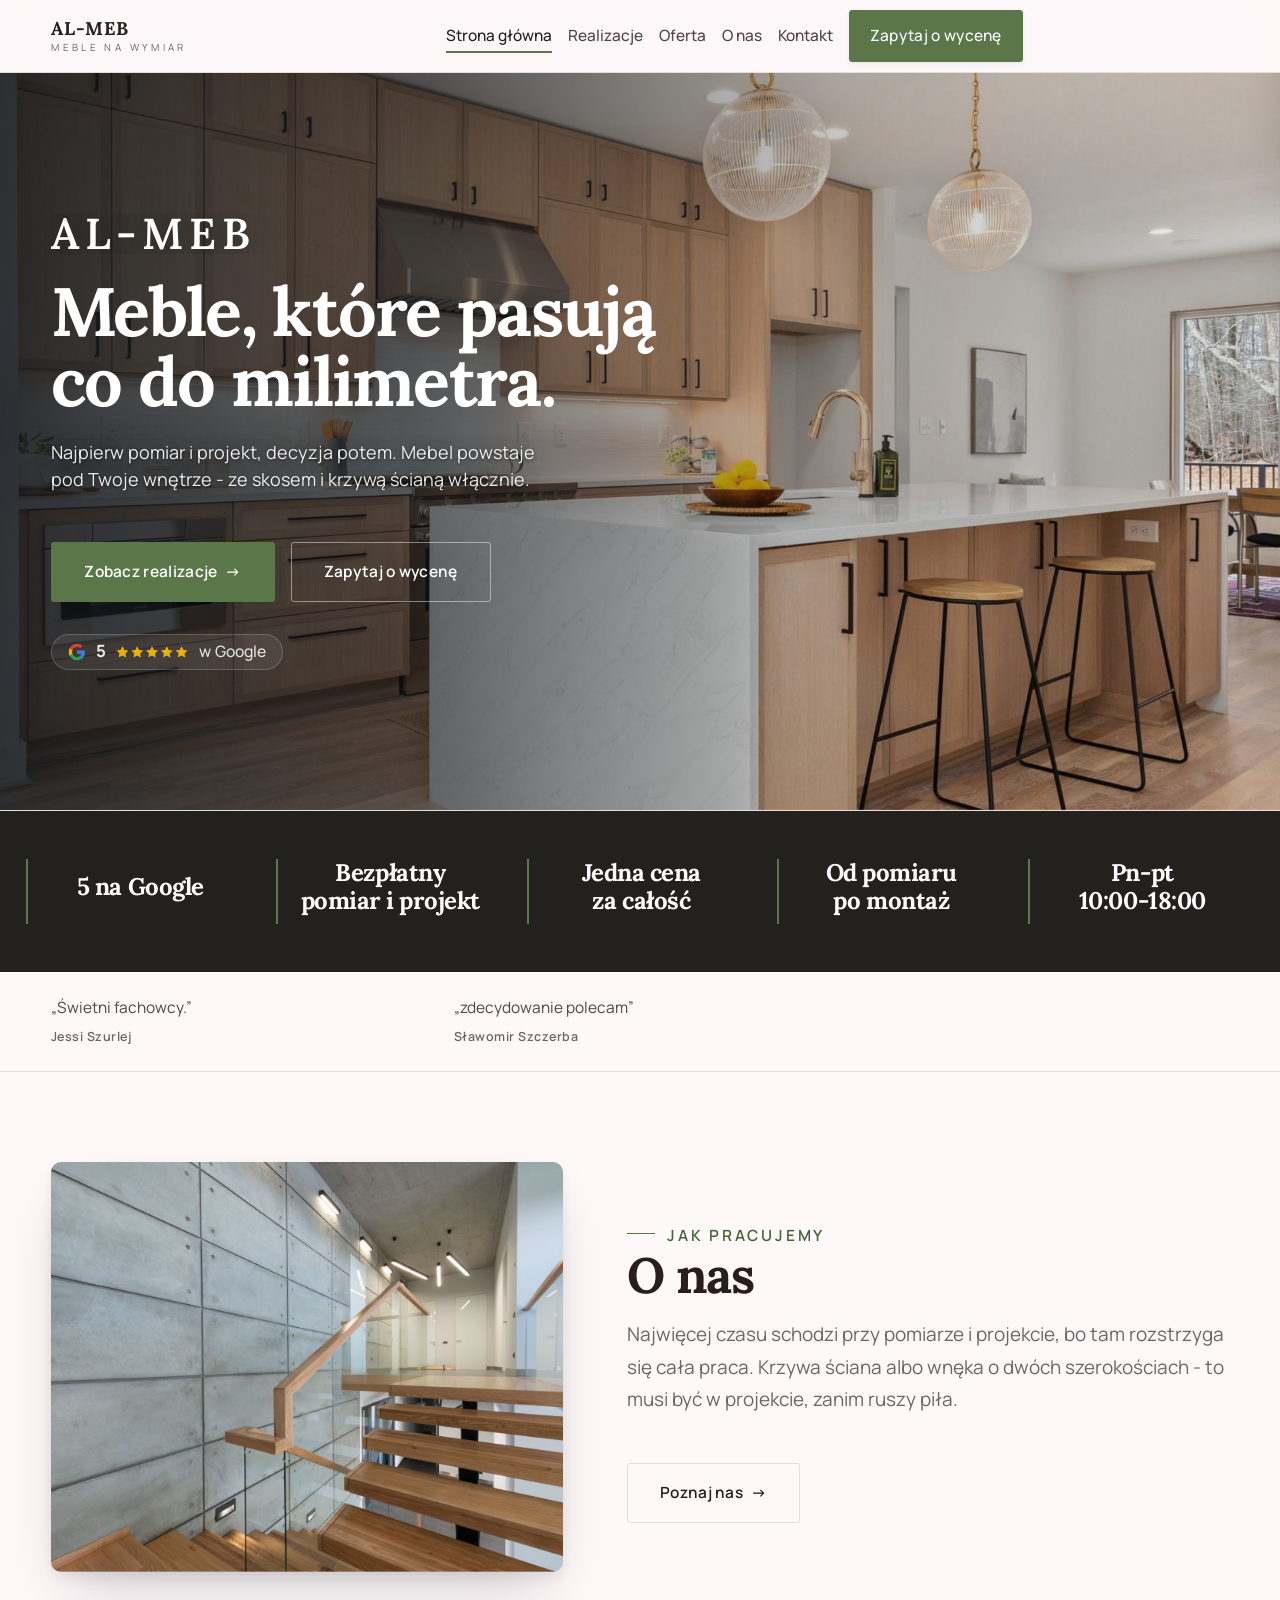
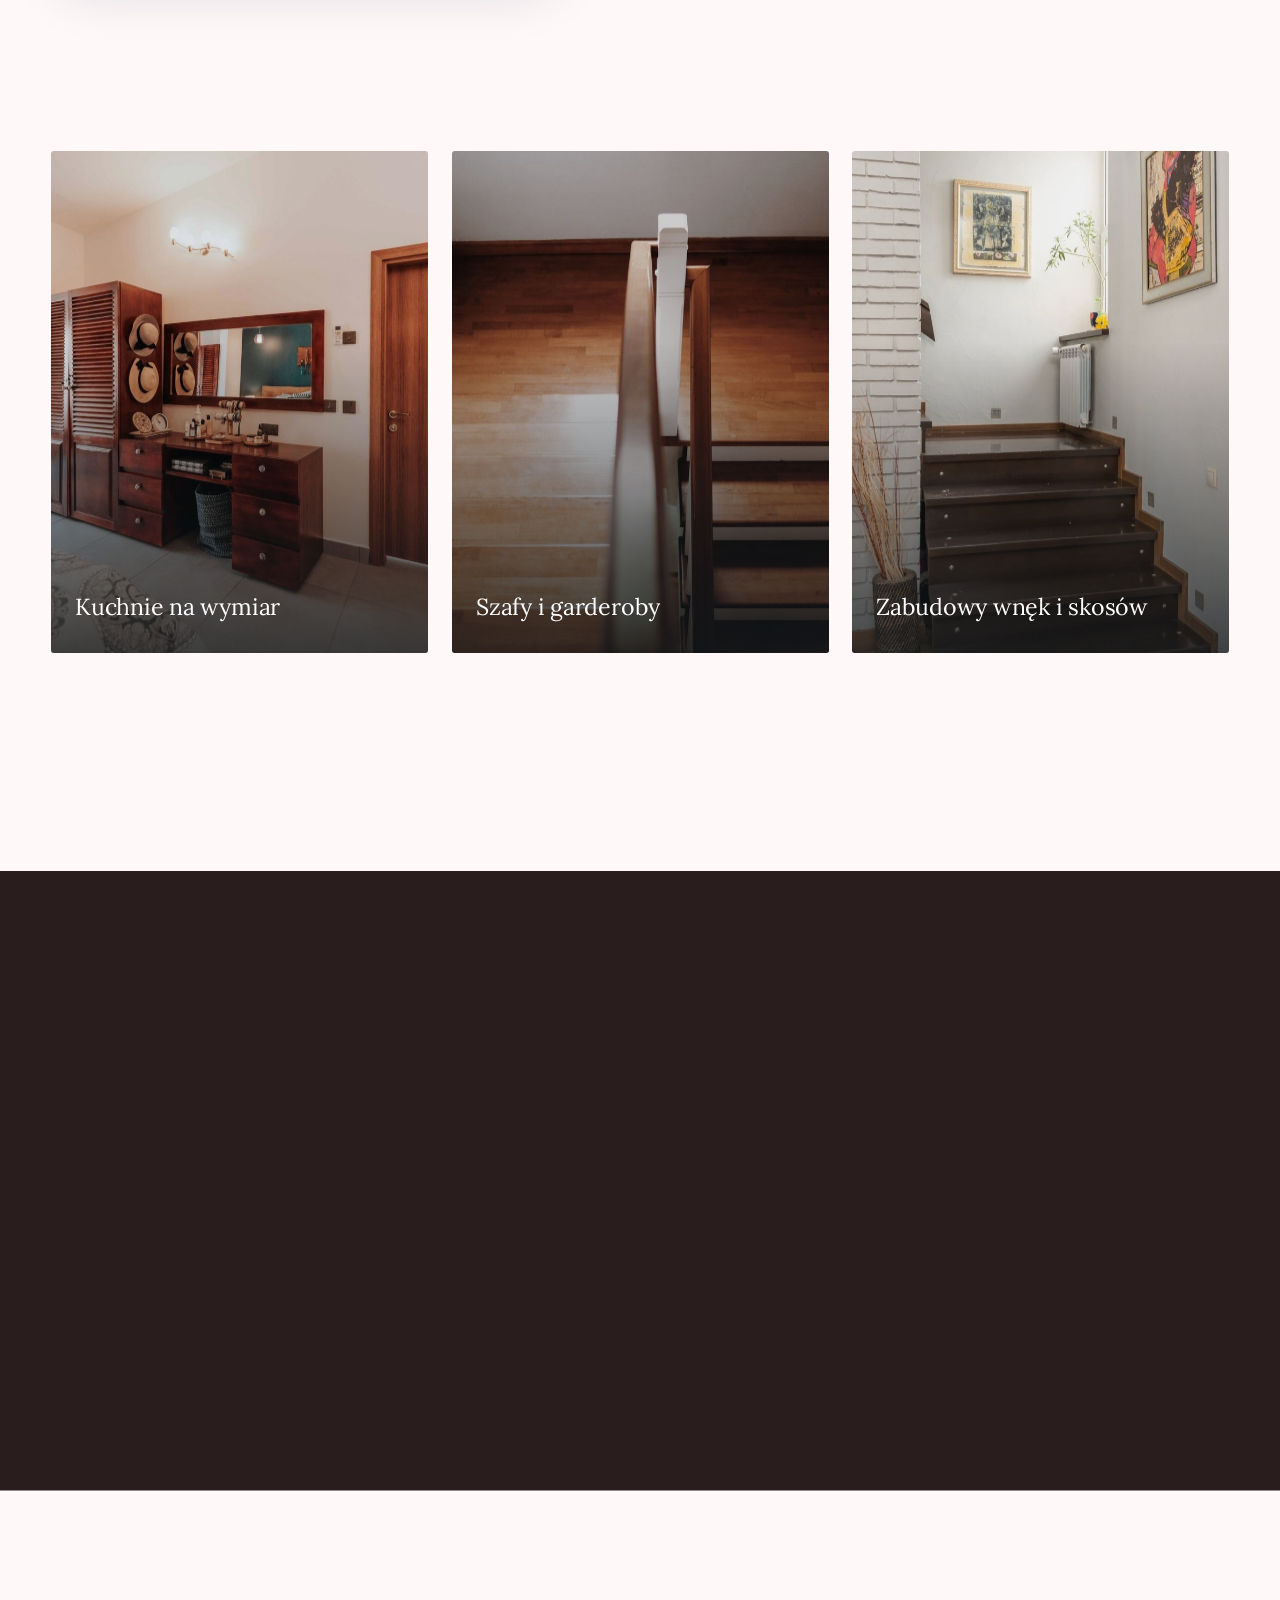
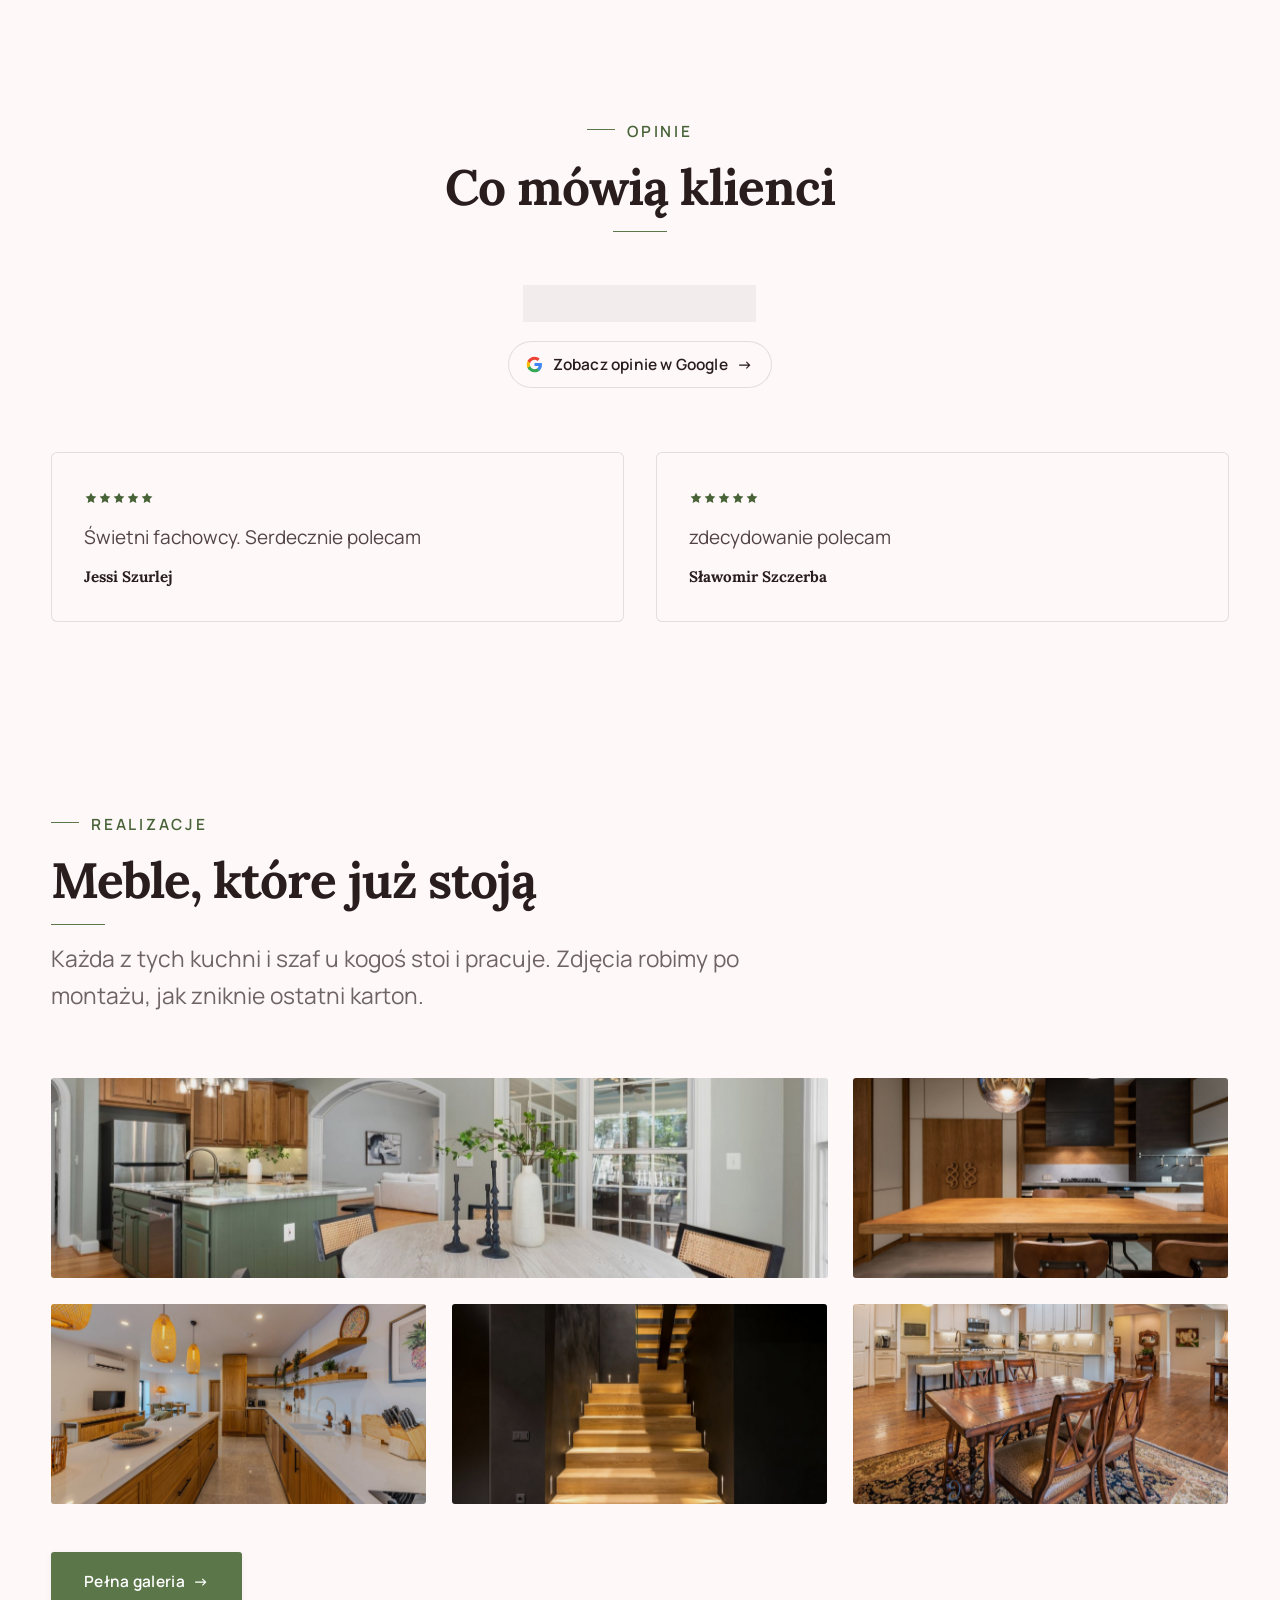
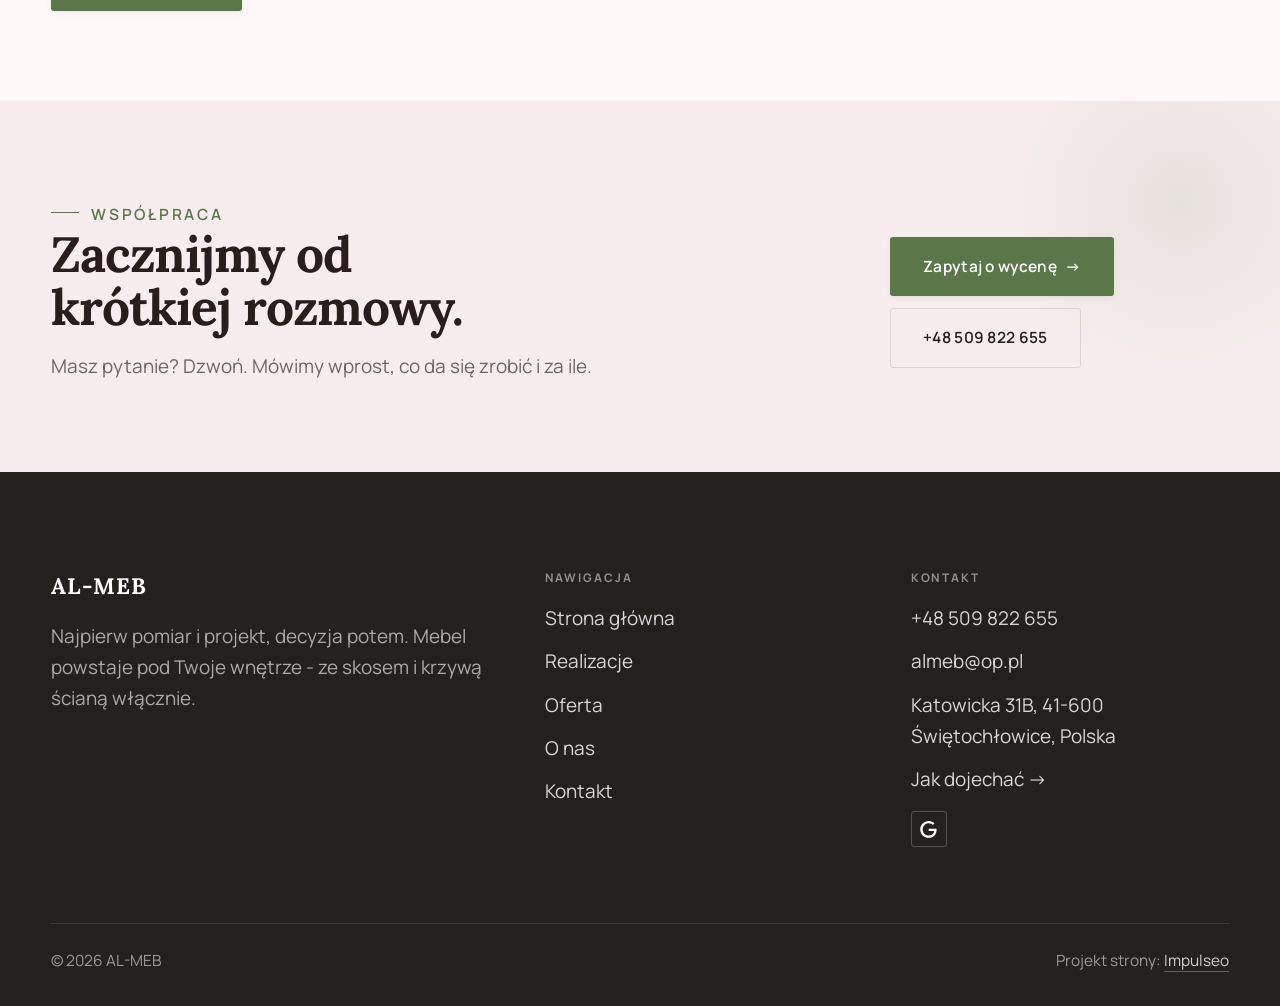
==== index.html @ 1ba50274 "Strona demo: al-meb" ====
<!DOCTYPE html>
<html lang="pl">
<head>
<meta charset="UTF-8">
<meta name="viewport" content="width=device-width, initial-scale=1.0">
<title>AL-MEB - meble na wymiar, kuchnie i szafy</title>
<meta name="description" content="Meble na wymiar w Świętochłowicach: kuchnie, szafy i zabudowy pod Twoje wnętrze. Pomiar i projekt, jedna cena, montaż na miejscu. Zadzwoń: +48 509 822 655.">
<link rel="canonical" href="https://impulseo-pl.github.io/al-meb/">
<meta name="robots" content="noindex, nofollow">
<meta property="og:type" content="website">
<meta property="og:locale" content="pl_PL">
<meta property="og:site_name" content="AL-MEB">
<meta property="og:title" content="AL-MEB - meble na wymiar, kuchnie i szafy">
<meta property="og:description" content="Meble na wymiar w Świętochłowicach: kuchnie, szafy i zabudowy pod Twoje wnętrze. Pomiar i projekt, jedna cena, montaż na miejscu. Zadzwoń: +48 509 822 655.">
<meta property="og:url" content="https://impulseo-pl.github.io/al-meb/">
<meta property="og:image" content="https://impulseo-pl.github.io/al-meb/img/og.jpg">
<meta property="og:image:width" content="1200">
<meta property="og:image:height" content="630">
<meta name="twitter:card" content="summary_large_image">
<script type="application/ld+json">{"@context": "https://schema.org", "@type": "HomeAndConstructionBusiness", "name": "AL-MEB", "url": "https://impulseo-pl.github.io/al-meb/", "telephone": "+48509822655", "image": "https://impulseo-pl.github.io/al-meb/img/og.jpg", "areaServed": "Świętochłowice", "sameAs": ["https://maps.google.com/?cid=12328491832283403657&g_mp=CiVnb29nbGUubWFwcy5wbGFjZXMudjEuUGxhY2VzLkdldFBsYWNlEAIYBCAA"]}</script>
<link rel="preconnect" href="https://fonts.googleapis.com">
<link rel="preconnect" href="https://fonts.gstatic.com" crossorigin>
<link href="https://fonts.googleapis.com/css2?family=Lora:wght@500;600;700&family=Manrope:wght@400;500;600&display=swap" rel="stylesheet">
<link rel="stylesheet" href="assets/styles.css?v=cf8c71d1">
</head>
<body>

<header class="nav">
  <div class="wrap nav-inner">
    <a class="brand" href="index.html"><span class="name">AL-MEB</span><span class="sub">Meble na wymiar</span></a>
    <nav class="nav-links">
      <a href="index.html" class="active" aria-current="page">Strona główna</a>
      <a href="realizacje.html">Realizacje</a>
      <a href="oferta.html">Oferta</a>
      <a href="o-nas.html">O nas</a>
      <a href="kontakt.html">Kontakt</a>
      <a href="kontakt.html" class="btn btn-accent">Zapytaj o wycenę</a>
    </nav>
    <button class="nav-toggle" aria-label="Menu"><span></span><span></span><span></span></button>
  </div>
</header>

<main>
<section class="hero-cine">
  <img src="img/hero.jpg" fetchpriority="high" data-rotate="img/g14.jpg|img/g13.jpg" alt="AL-MEB - Meble, które pasują co do milimetra. " width="1880" height="1253">
  <div class="wrap">
    <div class="hero-copy">
      <div class="brandmark bm-l"><span class="bm-line"><span>AL-MEB</span></span></div>
      <h1>Meble, które pasują co do milimetra. </h1>
      <p class="lead">Najpierw pomiar i projekt, decyzja potem. Mebel powstaje pod Twoje wnętrze - ze skosem i krzywą ścianą włącznie.</p>
      <div class="hero-actions">
        <a href="realizacje.html" class="btn btn-accent">Zobacz realizacje <span class="arr">→</span></a>
        <a href="kontakt.html" class="btn btn-ghost btn-on-dark">Zapytaj o wycenę</a>
      </div>
      <div style="margin-top:var(--space-6);color:#fff;font-weight:600;letter-spacing:.02em;opacity:.92"><span class="g-badge"><svg class="gb-ico" viewBox="0 0 24 24" width="18" height="18" aria-hidden="true"><path fill="#4285F4" d="M22.56 12.25c0-.78-.07-1.53-.2-2.25H12v4.26h5.92c-.26 1.37-1.04 2.53-2.21 3.31v2.77h3.57c2.08-1.92 3.28-4.74 3.28-8.09z"/><path fill="#34A853" d="M12 23c2.97 0 5.46-.98 7.28-2.66l-3.57-2.77c-.98.66-2.23 1.06-3.71 1.06-2.86 0-5.29-1.93-6.16-4.53H2.18v2.84C3.99 20.53 7.7 23 12 23z"/><path fill="#FBBC05" d="M5.84 14.09c-.22-.66-.35-1.36-.35-2.09s.13-1.43.35-2.09V7.07H2.18C1.43 8.55 1 10.22 1 12s.43 3.45 1.18 4.93l2.85-2.22.81-.62z"/><path fill="#EA4335" d="M12 5.38c1.62 0 3.06.56 4.21 1.64l3.15-3.15C17.45 2.09 14.97 1 12 1 7.7 1 3.99 3.47 2.18 7.07l3.66 2.84c.87-2.6 3.3-4.53 6.16-4.53z"/></svg><b class="gb-ocena">5</b><svg class="gb-stars" viewBox="0 0 90 18" width="74" height="14.8" aria-hidden="true"><g fill="currentColor" opacity=".26"><path transform="translate(0,0)" d="M9 1.6l2.2 4.46 4.92.72-3.56 3.47.84 4.9L9 12.74l-4.4 2.31.84-4.9L1.88 6.68l4.92-.72L9 1.6Z"/><path transform="translate(18,0)" d="M9 1.6l2.2 4.46 4.92.72-3.56 3.47.84 4.9L9 12.74l-4.4 2.31.84-4.9L1.88 6.68l4.92-.72L9 1.6Z"/><path transform="translate(36,0)" d="M9 1.6l2.2 4.46 4.92.72-3.56 3.47.84 4.9L9 12.74l-4.4 2.31.84-4.9L1.88 6.68l4.92-.72L9 1.6Z"/><path transform="translate(54,0)" d="M9 1.6l2.2 4.46 4.92.72-3.56 3.47.84 4.9L9 12.74l-4.4 2.31.84-4.9L1.88 6.68l4.92-.72L9 1.6Z"/><path transform="translate(72,0)" d="M9 1.6l2.2 4.46 4.92.72-3.56 3.47.84 4.9L9 12.74l-4.4 2.31.84-4.9L1.88 6.68l4.92-.72L9 1.6Z"/></g><clipPath id="gs1000"><rect x="0" y="0" width="90.0" height="18"/></clipPath><g fill="#FBBC04" clip-path="url(#gs1000)"><path transform="translate(0,0)" d="M9 1.6l2.2 4.46 4.92.72-3.56 3.47.84 4.9L9 12.74l-4.4 2.31.84-4.9L1.88 6.68l4.92-.72L9 1.6Z"/><path transform="translate(18,0)" d="M9 1.6l2.2 4.46 4.92.72-3.56 3.47.84 4.9L9 12.74l-4.4 2.31.84-4.9L1.88 6.68l4.92-.72L9 1.6Z"/><path transform="translate(36,0)" d="M9 1.6l2.2 4.46 4.92.72-3.56 3.47.84 4.9L9 12.74l-4.4 2.31.84-4.9L1.88 6.68l4.92-.72L9 1.6Z"/><path transform="translate(54,0)" d="M9 1.6l2.2 4.46 4.92.72-3.56 3.47.84 4.9L9 12.74l-4.4 2.31.84-4.9L1.88 6.68l4.92-.72L9 1.6Z"/><path transform="translate(72,0)" d="M9 1.6l2.2 4.46 4.92.72-3.56 3.47.84 4.9L9 12.74l-4.4 2.31.84-4.9L1.88 6.68l4.92-.72L9 1.6Z"/></g></svg><span class="gb-txt">w Google</span></span></div>
    </div>
  </div>
</section>
<section class="strip n-5" style="padding-block:0">
  <div class="wrap">
    <div class="item reveal"><div class="k">5 na Google</div><div class="v"></div></div>
    <div class="item reveal"><div class="k">Bezpłatny pomiar i projekt</div><div class="v"></div></div>
    <div class="item reveal"><div class="k">Jedna cena za całość</div><div class="v"></div></div>
    <div class="item reveal"><div class="k">Od pomiaru po montaż</div><div class="v"></div></div>
    <div class="item reveal"><div class="k">Pn-pt 10:00-18:00</div><div class="v"></div></div>
  </div>
</section>
<section class="opinie-mini" aria-label="Opinie klientów">
  <div class="wrap">
    <div class="om-row">
      <div class="om-item reveal"><blockquote>„Świetni fachowcy.”</blockquote><span class="om-autor">Jessi Szurlej</span></div>
      <div class="om-item reveal"><blockquote>„zdecydowanie polecam”</blockquote><span class="om-autor">Sławomir Szczerba</span></div>
    </div>
  </div>
</section>
<section>
  <div class="wrap split">
    <div class="split-art reveal"><img src="img/g1.jpg" alt="AL-MEB - realizacja" loading="lazy" width="1600" height="1068" decoding="async"></div>
    <div class="split-copy reveal">
      <span class="eyebrow">Jak pracujemy</span>
      <h2>O nas</h2>
      <p class="muted">Najwięcej czasu schodzi przy pomiarze i projekcie, bo tam rozstrzyga się cała praca. Krzywa ściana albo wnęka o dwóch szerokościach - to musi być w projekcie, zanim ruszy piła.</p>
      <p class="muted"></p>
      <a href="o-nas.html" class="btn btn-ghost">Poznaj nas <span class="arr">→</span></a>
    </div>
  </div>
</section>
<section class="gateways-band">
  <div class="wrap">
    <div class="gateways">
      <a href="oferta.html" class="gateway reveal"><img src="img/g2.jpg" alt="Kuchnie na wymiar" loading="lazy" width="1600" height="1067" decoding="async"><span class="g-ttl">Kuchnie na wymiar</span></a>
      <a href="oferta.html" class="gateway reveal"><img src="img/g3.jpg" alt="Szafy i garderoby" loading="lazy" width="1600" height="1066" decoding="async"><span class="g-ttl">Szafy i garderoby</span></a>
      <a href="oferta.html" class="gateway reveal"><img src="img/g4.jpg" alt="Zabudowy wnęk i skosów" loading="lazy" width="1600" height="1068" decoding="async"><span class="g-ttl">Zabudowy wnęk i skosów</span></a>
    </div>
  </div>
</section>
<section class="stopklatka" aria-hidden="true">
  <div class="stk-bg" style="background-image:url(img/g5.jpg)"></div>
</section>
<section class="opinie">
  <div class="wrap">
    <div class="head center reveal">
      <span class="eyebrow">Opinie</span>
      <h2>Co mówią klienci</h2>
    </div>
    <p class="op-meta reveal"><span class="g-badge"><svg class="gb-ico" viewBox="0 0 24 24" width="18" height="18" aria-hidden="true"><path fill="#4285F4" d="M22.56 12.25c0-.78-.07-1.53-.2-2.25H12v4.26h5.92c-.26 1.37-1.04 2.53-2.21 3.31v2.77h3.57c2.08-1.92 3.28-4.74 3.28-8.09z"/><path fill="#34A853" d="M12 23c2.97 0 5.46-.98 7.28-2.66l-3.57-2.77c-.98.66-2.23 1.06-3.71 1.06-2.86 0-5.29-1.93-6.16-4.53H2.18v2.84C3.99 20.53 7.7 23 12 23z"/><path fill="#FBBC05" d="M5.84 14.09c-.22-.66-.35-1.36-.35-2.09s.13-1.43.35-2.09V7.07H2.18C1.43 8.55 1 10.22 1 12s.43 3.45 1.18 4.93l2.85-2.22.81-.62z"/><path fill="#EA4335" d="M12 5.38c1.62 0 3.06.56 4.21 1.64l3.15-3.15C17.45 2.09 14.97 1 12 1 7.7 1 3.99 3.47 2.18 7.07l3.66 2.84c.87-2.6 3.3-4.53 6.16-4.53z"/></svg><b class="gb-ocena">5</b><svg class="gb-stars" viewBox="0 0 90 18" width="74" height="14.8" aria-hidden="true"><g fill="currentColor" opacity=".26"><path transform="translate(0,0)" d="M9 1.6l2.2 4.46 4.92.72-3.56 3.47.84 4.9L9 12.74l-4.4 2.31.84-4.9L1.88 6.68l4.92-.72L9 1.6Z"/><path transform="translate(18,0)" d="M9 1.6l2.2 4.46 4.92.72-3.56 3.47.84 4.9L9 12.74l-4.4 2.31.84-4.9L1.88 6.68l4.92-.72L9 1.6Z"/><path transform="translate(36,0)" d="M9 1.6l2.2 4.46 4.92.72-3.56 3.47.84 4.9L9 12.74l-4.4 2.31.84-4.9L1.88 6.68l4.92-.72L9 1.6Z"/><path transform="translate(54,0)" d="M9 1.6l2.2 4.46 4.92.72-3.56 3.47.84 4.9L9 12.74l-4.4 2.31.84-4.9L1.88 6.68l4.92-.72L9 1.6Z"/><path transform="translate(72,0)" d="M9 1.6l2.2 4.46 4.92.72-3.56 3.47.84 4.9L9 12.74l-4.4 2.31.84-4.9L1.88 6.68l4.92-.72L9 1.6Z"/></g><clipPath id="gs1000"><rect x="0" y="0" width="90.0" height="18"/></clipPath><g fill="#FBBC04" clip-path="url(#gs1000)"><path transform="translate(0,0)" d="M9 1.6l2.2 4.46 4.92.72-3.56 3.47.84 4.9L9 12.74l-4.4 2.31.84-4.9L1.88 6.68l4.92-.72L9 1.6Z"/><path transform="translate(18,0)" d="M9 1.6l2.2 4.46 4.92.72-3.56 3.47.84 4.9L9 12.74l-4.4 2.31.84-4.9L1.88 6.68l4.92-.72L9 1.6Z"/><path transform="translate(36,0)" d="M9 1.6l2.2 4.46 4.92.72-3.56 3.47.84 4.9L9 12.74l-4.4 2.31.84-4.9L1.88 6.68l4.92-.72L9 1.6Z"/><path transform="translate(54,0)" d="M9 1.6l2.2 4.46 4.92.72-3.56 3.47.84 4.9L9 12.74l-4.4 2.31.84-4.9L1.88 6.68l4.92-.72L9 1.6Z"/><path transform="translate(72,0)" d="M9 1.6l2.2 4.46 4.92.72-3.56 3.47.84 4.9L9 12.74l-4.4 2.31.84-4.9L1.88 6.68l4.92-.72L9 1.6Z"/></g></svg><span class="gb-txt">w Google</span></span></p>
    <p class="op-meta reveal"><a class="op-google" href="https://maps.google.com/?cid=12328491832283403657&amp;g_mp=CiVnb29nbGUubWFwcy5wbGFjZXMudjEuUGxhY2VzLkdldFBsYWNlEAIYBCAA" target="_blank" rel="noopener"><svg class="op-g-ico" viewBox="0 0 24 24" width="17" height="17" aria-hidden="true"><path fill="#4285F4" d="M22.56 12.25c0-.78-.07-1.53-.2-2.25H12v4.26h5.92c-.26 1.37-1.04 2.53-2.21 3.31v2.77h3.57c2.08-1.92 3.28-4.74 3.28-8.09z"/><path fill="#34A853" d="M12 23c2.97 0 5.46-.98 7.28-2.66l-3.57-2.77c-.98.66-2.23 1.06-3.71 1.06-2.86 0-5.29-1.93-6.16-4.53H2.18v2.84C3.99 20.53 7.7 23 12 23z"/><path fill="#FBBC05" d="M5.84 14.09c-.22-.66-.35-1.36-.35-2.09s.13-1.43.35-2.09V7.07H2.18C1.43 8.55 1 10.22 1 12s.43 3.45 1.18 4.93l2.85-2.22.81-.62z"/><path fill="#EA4335" d="M12 5.38c1.62 0 3.06.56 4.21 1.64l3.15-3.15C17.45 2.09 14.97 1 12 1 7.7 1 3.99 3.47 2.18 7.07l3.66 2.84c.87-2.6 3.3-4.53 6.16-4.53z"/></svg><span>Zobacz opinie w Google</span><span class="arr">→</span></a></p>
    <div class="opinie-grid">
      <figure class="op-card reveal"><span class="op-star"><svg class="ico-star" width="14" height="14" viewBox="0 0 24 24" style="vertical-align:-2px" aria-hidden="true"><path d="M12 2.8l2.85 5.8 6.4.93-4.63 4.5 1.1 6.37L12 17.4l-5.72 3 1.1-6.37-4.63-4.5 6.4-.93L12 2.8Z" fill="currentColor"/></svg><svg class="ico-star" width="14" height="14" viewBox="0 0 24 24" style="vertical-align:-2px" aria-hidden="true"><path d="M12 2.8l2.85 5.8 6.4.93-4.63 4.5 1.1 6.37L12 17.4l-5.72 3 1.1-6.37-4.63-4.5 6.4-.93L12 2.8Z" fill="currentColor"/></svg><svg class="ico-star" width="14" height="14" viewBox="0 0 24 24" style="vertical-align:-2px" aria-hidden="true"><path d="M12 2.8l2.85 5.8 6.4.93-4.63 4.5 1.1 6.37L12 17.4l-5.72 3 1.1-6.37-4.63-4.5 6.4-.93L12 2.8Z" fill="currentColor"/></svg><svg class="ico-star" width="14" height="14" viewBox="0 0 24 24" style="vertical-align:-2px" aria-hidden="true"><path d="M12 2.8l2.85 5.8 6.4.93-4.63 4.5 1.1 6.37L12 17.4l-5.72 3 1.1-6.37-4.63-4.5 6.4-.93L12 2.8Z" fill="currentColor"/></svg><svg class="ico-star" width="14" height="14" viewBox="0 0 24 24" style="vertical-align:-2px" aria-hidden="true"><path d="M12 2.8l2.85 5.8 6.4.93-4.63 4.5 1.1 6.37L12 17.4l-5.72 3 1.1-6.37-4.63-4.5 6.4-.93L12 2.8Z" fill="currentColor"/></svg></span><blockquote>Świetni fachowcy. Serdecznie polecam</blockquote><span class="op-autor">Jessi Szurlej</span></figure>
      <figure class="op-card reveal"><span class="op-star"><svg class="ico-star" width="14" height="14" viewBox="0 0 24 24" style="vertical-align:-2px" aria-hidden="true"><path d="M12 2.8l2.85 5.8 6.4.93-4.63 4.5 1.1 6.37L12 17.4l-5.72 3 1.1-6.37-4.63-4.5 6.4-.93L12 2.8Z" fill="currentColor"/></svg><svg class="ico-star" width="14" height="14" viewBox="0 0 24 24" style="vertical-align:-2px" aria-hidden="true"><path d="M12 2.8l2.85 5.8 6.4.93-4.63 4.5 1.1 6.37L12 17.4l-5.72 3 1.1-6.37-4.63-4.5 6.4-.93L12 2.8Z" fill="currentColor"/></svg><svg class="ico-star" width="14" height="14" viewBox="0 0 24 24" style="vertical-align:-2px" aria-hidden="true"><path d="M12 2.8l2.85 5.8 6.4.93-4.63 4.5 1.1 6.37L12 17.4l-5.72 3 1.1-6.37-4.63-4.5 6.4-.93L12 2.8Z" fill="currentColor"/></svg><svg class="ico-star" width="14" height="14" viewBox="0 0 24 24" style="vertical-align:-2px" aria-hidden="true"><path d="M12 2.8l2.85 5.8 6.4.93-4.63 4.5 1.1 6.37L12 17.4l-5.72 3 1.1-6.37-4.63-4.5 6.4-.93L12 2.8Z" fill="currentColor"/></svg><svg class="ico-star" width="14" height="14" viewBox="0 0 24 24" style="vertical-align:-2px" aria-hidden="true"><path d="M12 2.8l2.85 5.8 6.4.93-4.63 4.5 1.1 6.37L12 17.4l-5.72 3 1.1-6.37-4.63-4.5 6.4-.93L12 2.8Z" fill="currentColor"/></svg></span><blockquote>zdecydowanie polecam</blockquote><span class="op-autor">Sławomir Szczerba</span></figure>
    </div>
  </div>
</section>
<section>
  <div class="wrap">
    <div class="head reveal">
      <span class="eyebrow">Realizacje</span>
      <h2>Meble, które już stoją</h2>
      <p>Każda z tych kuchni i szaf u kogoś stoi i pracuje. Zdjęcia robimy po montażu, jak zniknie ostatni karton.</p>
    </div>
    <div class="gallery">
      <div class="tile t-two3 reveal"><img src="img/g6.jpg" alt="AL-MEB" loading="lazy" width="1600" height="1066" decoding="async"></div>
      <div class="tile t-third reveal"><img src="img/g7.jpg" alt="AL-MEB" loading="lazy" width="1600" height="1068" decoding="async"></div>
      <div class="tile t-third reveal"><img src="img/g8.jpg" alt="AL-MEB" loading="lazy" width="1600" height="1066" decoding="async"></div>
      <div class="tile t-third reveal"><img src="img/g9.jpg" alt="AL-MEB" loading="lazy" width="1600" height="1068" decoding="async"></div>
      <div class="tile t-third reveal"><img src="img/g10.jpg" alt="AL-MEB" loading="lazy" width="1600" height="1066" decoding="async"></div>
    </div>
    <div style="margin-top:var(--space-7)" class="reveal"><a href="realizacje.html" class="btn btn-accent">Pełna galeria <span class="arr">→</span></a></div>
  </div>
</section>
<section class="cta">
  <div class="wrap">
    <div class="reveal">
      <span class="eyebrow">Współpraca</span>
      <h2>Zacznijmy od krótkiej rozmowy.</h2>
      <p>Masz pytanie? Dzwoń. Mówimy wprost, co da się zrobić i za ile.</p>
    </div>
    <div class="cta-actions reveal">
      <a href="kontakt.html" class="btn btn-light">Zapytaj o wycenę <span class="arr">→</span></a>
      <a href="tel:+48509822655" class="btn btn-ghost btn-ghost-cta">+48 509 822 655</a>
    </div>
  </div>
</section>
</main>

<footer>
  <div class="wrap">
    <div class="foot-grid">
      <div class="foot-brand">
        <div class="name">AL-MEB</div>
        <p>Najpierw pomiar i projekt, decyzja potem. Mebel powstaje pod Twoje wnętrze - ze skosem i krzywą ścianą włącznie.</p>
      </div>
      <div class="foot-col">
        <h4>Nawigacja</h4>
        <a href="index.html">Strona główna</a>
        <a href="realizacje.html">Realizacje</a>
        <a href="oferta.html">Oferta</a>
        <a href="o-nas.html">O nas</a>
        <a href="kontakt.html">Kontakt</a>
      </div>
      <div class="foot-col">
        <h4>Kontakt</h4>
        <a href="tel:+48509822655">+48 509 822 655</a>
        <a href="mailto:almeb@op.pl">almeb@op.pl</a>
        <p>Katowicka 31B, 41-600 Świętochłowice, Polska</p>
        <a href="https://maps.google.com/?cid=12328491832283403657&g_mp=CiVnb29nbGUubWFwcy5wbGFjZXMudjEuUGxhY2VzLkdldFBsYWNlEAIYBCAA" target="_blank" rel="noopener">Jak dojechać →</a>
      <div class="foot-soc">
        <a class="soc" href="https://maps.google.com/?cid=12328491832283403657&g_mp=CiVnb29nbGUubWFwcy5wbGFjZXMudjEuUGxhY2VzLkdldFBsYWNlEAIYBCAA" target="_blank" rel="noopener" aria-label="Google - AL-MEB"><svg viewBox="0 0 24 24" aria-hidden="true" focusable="false"><path d="M12.48 10.92v3.28h7.84c-.24 1.84-.853 3.187-1.787 4.133-1.147 1.147-2.933 2.4-6.053 2.4-4.827 0-8.6-3.893-8.6-8.72s3.773-8.72 8.6-8.72c2.6 0 4.507 1.027 5.907 2.347l2.307-2.307C18.747 1.44 16.133 0 12.48 0 5.867 0 .307 5.387.307 12s5.56 12 12.173 12c3.573 0 6.267-1.173 8.373-3.36 2.16-2.16 2.84-5.213 2.84-7.667 0-.76-.053-1.467-.173-2.053H12.48z" fill="currentColor"/></svg></a>
      </div>
      </div>
    </div>
    <div class="foot-bot">
      <span>© 2026 AL-MEB</span>
      <span>Projekt strony: <a class="foot-credit" href="https://impulseo.pl" target="_blank" rel="noopener">Impulseo</a></span>
    </div>
  </div>
</footer>
<div class="sticky-reserve"><a class="sr-book" href="kontakt.html">Zapytaj o wycenę</a><a class="sr-call" href="tel:+48509822655" aria-label="Zadzwoń"><svg class="ico-tel" width="16" height="16" viewBox="0 0 24 24" fill="none" aria-hidden="true"><path d="M6.6 10.8a15.5 15.5 0 0 0 6.6 6.6l2.2-2.2a1 1 0 0 1 1-.24 11.4 11.4 0 0 0 3.6.58 1 1 0 0 1 1 1V20a1 1 0 0 1-1 1A17 17 0 0 1 3 4a1 1 0 0 1 1-1h3.5a1 1 0 0 1 1 1c0 1.25.2 2.46.58 3.6a1 1 0 0 1-.25 1l-2.23 2.2Z" fill="currentColor"/></svg></a></div>
<div class="demo-wazne" data-do="2026-10-27" data-cykl="3" hidden><svg class="dw-ico" width="13" height="13" viewBox="0 0 24 24" fill="none" aria-hidden="true"><circle cx="12" cy="12" r="8.6" stroke="currentColor" stroke-width="1.8"/><path d="M12 7.2V12l3.3 2" stroke="currentColor" stroke-width="1.8" stroke-linecap="round"/></svg><span class="dw-txt"></span></div>

<script src="assets/main.js"></script>
</body>
</html>
---- assets/styles.css ----
/* ============================================================
   STOLBASZ — premium, architektoniczny B2B fit-out
   Jasna paleta, zero brązu. System wg premium-web-craft.
   Projekt strony: Impulseo (impulseo.pl)
   ============================================================ */

:root{
  /* PALETA — jasna, architektoniczna, chłodna */
  --paper:#F3F1EC;          /* główne tło */
  --paper-2:#E6E3DB;        /* sekcje alternatywne (chłodny jasny szary) */
  --paper-3:#E6E3DB;        /* delikatne wypełnienia */
  --ink:#23211E;            /* tekst główny — chłodny grafit */
  --ink-soft:#43403A;       /* nagłówki drugorzędne */
  --muted:#87837A;          /* tekst poboczny */
  --line:rgba(35,33,30,.12);/* hairline */
  --accent:#8A6B3C;         /* stonowany petrol-slate — jedyny akcent */
  --accent-d:#6E5430;
  --accent-soft:rgba(138,107,60,.10);
  --dark:#23211E;           /* sekcje ciemne (stopka/CTA) */

  /* HOVER ZDJĘĆ — JEDEN standard dla całego silnika (decyzja K. 04.08.2026, artefakt z wariantami).
     AKTUALNE (K.+Szymon 09.08.2026, wybór z artefaktu 6 wariantów): zoom 1.05 przy 1.4s -
     przy tak długim czasie mocniejszy kadr NIE skacze, tylko „oddycha". Poprzedni standard
     (1.02 / .55s z 04.08) odbierany jako dynamiczny i szybki.
     Spoczynek lekko przygaszony, ale TYLKO tam, gdzie jest mysz (@media hover:hover) —
     na telefonie zdjęcia zostają w pełnej jasności. */
  --img-zoom:1.05;                   /* K.+Szymon 09.08: wariant F z artefaktu porównawczego */
  --img-rest:brightness(.95) saturate(.99);
  --img-hot:brightness(1.06) saturate(1.05);
  --img-dur:1.4s;                    /* K.+Szymon 09.08 (wariant F): powoli = elegancko */
  --img-ease:cubic-bezier(.16,.84,.44,1);  /* miękki ogon, efekt „oddychania" */

  /* ODSTĘPY — skala 4/8 */
  --space-1:4px; --space-2:8px; --space-3:12px; --space-4:16px; --space-5:24px;
  --space-6:32px; --space-7:48px; --space-8:64px; --space-9:96px; --space-10:128px;

  /* TYPOGRAFIA — fluid clamp() (skala podbita 16.07.2026: większe, czytelniejsze litery — uwaga Adama) */
  --text-sm:clamp(.9rem,.87rem + .12vw,1rem);
  --text-base:clamp(1.08rem,1.04rem + .18vw,1.2rem);
  --text-lg:clamp(1.24rem,1.15rem + .34vw,1.44rem);
  --text-h3:clamp(1.34rem,1.22rem + .55vw,1.66rem);
  --text-h2:clamp(2.1rem,1.66rem + 2.1vw,3.1rem);
  --text-h1:clamp(2.9rem,2.1rem + 4vw,5.1rem);

  /* PROMIENIE — architektoniczne, raczej ostre */
  --r-sm:3px; --r-md:6px; --r-lg:10px;

  /* RUCH */
  --ease:cubic-bezier(.25,.46,.45,.94); --dur:.24s;

  /* CIENIE — miękkie, warstwowe */
  --sh-sm:0 1px 2px rgba(16,24,32,.04), 0 2px 8px rgba(16,24,32,.05);
  --sh-md:0 2px 6px rgba(16,24,32,.05), 0 12px 28px -8px rgba(16,24,32,.12);
  --sh-lg:0 6px 14px rgba(16,24,32,.07), 0 26px 56px -18px rgba(16,24,32,.22);

  --hairline:1px solid var(--line);

  --font-display:'Lora',serif;
  --font-body:'Manrope',sans-serif;
}

*{box-sizing:border-box;margin:0;padding:0}
html{scroll-behavior:smooth}
body{
  font-family:var(--font-body);
  font-size:var(--text-base);
  line-height:1.65;
  color:var(--ink);
  background:var(--paper);
  -webkit-font-smoothing:antialiased;
  text-rendering:optimizeLegibility;
}
img{max-width:100%;height:auto;display:block}  /* height:auto = width/height z atrybutów trzyma proporcje (TOP#12) */
a{color:inherit;text-decoration:none}

.wrap{width:min(92%,1180px);margin-inline:auto}
section{padding-block:clamp(52px,6.5vw,96px)}

h1,h2,h3{font-family:var(--font-display);font-weight:700;line-height:1.08;letter-spacing:-.02em;color:var(--ink)}
h1{font-size:var(--text-h1);letter-spacing:-.035em}
h2{font-size:var(--text-h2);letter-spacing:-.025em}
h3{font-size:var(--text-h3)}
/* MIARA — długość wiersza. WCAG 2.2 SC 1.4.8: max 80 znaków; Butterick: 45–90.
   68ch daje realnie 72–78 znaków polskiego tekstu, czyli z zapasem pod granicą.
   Wcześniej limit miał TYLKO <p> — <li>, <blockquote> i <dd> nie miały żadnego,
   i to jedyny powód, dla którego 23 bloki na dwóch oddanych stronach jadą po
   83–106 znaków w wierszu (pomiar 07.08.2026, bramka `miara`).
   ⚠️ Listy i definicje ograniczamy TYLKO bez klasy: `ul`/`ol` z klasą to u nas
   układ (siatki kafli, menu), a nie tekst ciągły — tam miarę wyznacza układ. */
/* 60ch, nie 68ch (K. 10.08): po zmianie fontów na węższe kroje (DM Sans i spółka)
   w 68ch mieściło się ~90 znaków - bramka pikselowa słusznie zgłaszała przekroczenie
   granicy 80. Pomiar na żywej przeglądarce: 60ch = 90 znaków, 53ch = ~78 znaków, czyli normę WCAG 1.4.8. */
:root{ --miara:53ch }
p{max-width:min(100%,var(--miara))}
blockquote,
ul:not([class])>li, ol:not([class])>li,
dl:not([class])>dd{max-width:min(100%,var(--miara))}

/* ⚠️ Świadomie BEZ wyjątku `.tile p,.card p,.svc p{max-width:none}`, choć nasuwa się sam:
   te akapity BYŁY już ograniczone (stare `p{max-width:65ch}`), więc „wyjątek" nie odblokowałby
   niczego nowego — tylko ROZLUŹNIŁ stan sprzed zmiany na wszystkich demach naraz.
   `figcaption` żadna z reguł wyżej nie dotyczy, więc też nie potrzebuje zwolnienia. */

/* ŁAMANIE. `balance` wyrównuje długości wierszy w nagłówku, `pretty` pilnuje ostatniego
   wiersza akapitu, żeby nie został w nim jeden wyraz. Obsługiwane od Chrome 117 /
   Safari 17.5; starsze przeglądarki po prostu ignorują tę własność.
   `text-wrap:pretty` nie występowało dotąd ANI RAZ w silniku ani w repo klientów. */
h1,h2,h3,.lead,.lede{text-wrap:balance}
p,li,blockquote,dd{text-wrap:pretty}

.eyebrow{
  font-family:var(--font-body);
  font-size:var(--text-sm);
  font-weight:600;
  letter-spacing:.18em;
  text-transform:uppercase;
  color:var(--accent);
  display:inline-flex;align-items:center;gap:var(--space-3);
}
/* flex:none + margin-top = kreska trzyma się PIERWSZEJ linii. Wcześniej align-items:center
   centrowało ją względem całego bloku i przy zawinięciu (długi kicker typu
   „…WNĘTRZ · LESZNO · OD 2019") druga linia lądowała z brzydkim wcięciem. */
.eyebrow{align-items:flex-start}
.eyebrow>*,.eyebrow{text-wrap:balance}   /* dlugi kicker lamal sie na sierote typu samo „2019" w drugiej linii */
.eyebrow::before{content:"";width:28px;height:1px;background:var(--accent);display:inline-block;flex:none;margin-top:.62em}

.muted{color:var(--muted)}
.lead{font-size:var(--text-lg);line-height:1.55;color:var(--ink-soft);max-width:50ch}

/* ---------- BUTTONS ---------- */
.btn{
  display:inline-flex;align-items:center;gap:var(--space-2);
  font-weight:600;font-size:var(--text-sm);letter-spacing:.02em;
  padding:var(--space-4) var(--space-6);
  border-radius:var(--r-sm);
  transition:transform var(--dur) var(--ease),box-shadow var(--dur) var(--ease),background var(--dur) var(--ease);
  cursor:pointer;border:1px solid transparent;
}
.btn-accent{background:var(--accent);color:#fff;box-shadow:var(--sh-sm)}
.btn-accent:hover{background:var(--accent-d);transform:translateY(-2px);box-shadow:var(--sh-md)}
.btn-accent:active{transform:translateY(0);box-shadow:var(--sh-sm)}
.btn-ghost{background:transparent;color:var(--ink);border-color:var(--line)}
.btn-ghost:hover{border-color:var(--accent);color:var(--accent);transform:translateY(-2px)}
.btn-light{background:#fff;color:var(--ink);box-shadow:var(--sh-sm)}
.btn-light:hover{transform:translateY(-2px);box-shadow:var(--sh-md)}
.btn .arr{transition:transform var(--dur) var(--ease)}
.btn:hover .arr{transform:translateX(4px)}

/* ---------- NAV ---------- */
.nav{
  position:sticky;top:0;z-index:50;
  background:color-mix(in srgb,var(--paper) 88%,transparent);
  backdrop-filter:saturate(140%) blur(10px);
  border-bottom:var(--hairline);
}
.nav-inner{display:flex;align-items:center;justify-content:space-between;gap:var(--space-5);height:72px}
/* ANTY-NACHODZENIE (K. 05.08.2026): długa nazwa firmy + przycisk z pełnym numerem nie mieściły się w pasku
   i flex ściskał linki PONIŻEJ ich treści - "Kontakt" wchodził na ramkę "Zadzwoń +48 ...". Teraz ustępuje
   nazwa marki (skrót wielokropkiem), a menu i przycisk nigdy się nie kurczą ani nie zachodzą na siebie. */
.brand{display:flex;flex-direction:column;line-height:1;min-width:0;flex:0 1 auto}
.brand .name{font-family:var(--font-display);font-weight:800;font-size:1.35rem;letter-spacing:.04em;white-space:nowrap;overflow:hidden;text-overflow:ellipsis}
.brand .sub{font-size:.62rem;letter-spacing:.34em;text-transform:uppercase;color:var(--muted);margin-top:5px;white-space:nowrap;overflow:hidden;text-overflow:ellipsis}
.nav-links{display:flex;align-items:center;gap:var(--space-6);flex:0 0 auto}
.nav-links a{font-size:var(--text-sm);font-weight:500;color:var(--ink-soft);position:relative;padding-block:4px;white-space:nowrap;transition:color var(--dur) var(--ease)}
.nav-links a::after{content:"";position:absolute;left:0;bottom:0;width:0;height:1.5px;background:var(--accent);transition:width var(--dur) var(--ease)}
.nav-links a:hover,.nav-links a.active{color:var(--ink)}
.nav-links a:hover::after,.nav-links a.active::after{width:100%}
.nav-links .btn{padding:var(--space-2) var(--space-5)}
/* przyciski w nav: właściwy kolor (przebij .nav-links a) + bez podkreślenia */
.nav-links a.btn-accent{color:#fff}
.nav-links a.btn-ghost,.nav-links a.btn-light{color:var(--ink)}
/* CTA w pasku: NIE podkreślenie spod linków menu, ale ten sam przelatujący błysk,
   co na wszystkich innych przyciskach (zgłoszenie K. 13.08.2026 - „na hero jest efekt
   światła przechodzącego przez przycisk, na navbarze go nie ma, a mają być identyczne").
   Reguła `.nav-links a::after` jest silniejsza od `.btn::after`, więc trzeba jej
   geometrię wyzerować i wpisać połysk z nazwy - samo `display:none` gasiło efekt. */
.nav-links a.btn::after{
  display:block;content:"";position:absolute;inset:0;z-index:-1;pointer-events:none;
  width:auto;height:auto;border-radius:inherit;   /* kasuje geometrię podkreślenia (width:0;height:1.5px) */
  background:linear-gradient(100deg,transparent 32%,rgba(255,255,255,.20) 50%,transparent 68%);
  translate:-120% 0}
@media (prefers-reduced-motion:no-preference){
  .nav-links a.btn:hover::after{translate:120% 0;transition:translate .75s var(--mt-ease,cubic-bezier(.16,.84,.44,1))}
}
.nav-toggle{display:none;background:none;border:none;cursor:pointer;flex-direction:column;gap:5px;padding:8px}
.nav-toggle span{width:24px;height:2px;background:var(--ink);transition:var(--dur)}
/* Ciasny zakres MIĘDZY menu mobilnym a pełnym pulpitem: zbijamy odstępy i nazwę marki,
   żeby wszystko zmieściło się naturalnie, zanim w ogóle dojdzie do skracania wielokropkiem. */
@media(max-width:1280px) and (min-width:921px){
  .nav-links{gap:var(--space-4)}
  .nav-links .btn{padding:var(--space-2) var(--space-4)}
  .brand .name{font-size:1.15rem}
}

/* ---------- HERO (split) ---------- */
.hero{position:relative;overflow:hidden;border-bottom:var(--hairline)}
.hero-grid{display:grid;grid-template-columns:1.05fr .95fr;gap:clamp(24px,4vw,60px);align-items:center;
  padding-block:clamp(36px,4.5vw,64px)}
.hero-copy .eyebrow{margin-bottom:var(--space-5)}
.hero-copy h1{margin-bottom:var(--space-5)}
.hero-copy .lead{margin-bottom:var(--space-7)}
.hero-actions{display:flex;flex-wrap:wrap;gap:var(--space-4)}
.hero-art{position:relative;aspect-ratio:4/3;border-radius:var(--r-lg);overflow:hidden;box-shadow:var(--sh-lg)}
.hero-art img{width:100%;height:100%;object-fit:cover}
.hero-art::after{content:"";position:absolute;inset:0;background:linear-gradient(180deg,transparent 55%,rgba(18,24,28,.28))}
.hero-badge{position:absolute;left:var(--space-5);bottom:var(--space-5);z-index:2;
  background:rgba(252,252,251,.94);backdrop-filter:blur(4px);
  border-radius:var(--r-md);padding:var(--space-4) var(--space-5);box-shadow:var(--sh-md);max-width:78%}
.hero-badge strong{display:block;font-family:var(--font-display);font-size:1rem;letter-spacing:-.01em}
.hero-badge span{font-size:var(--text-sm);color:var(--muted)}

/* ---------- HERO duży / kinowy (strona główna) ---------- */
.hero-cine{position:relative;min-height:clamp(560px,82vh,840px);min-height:clamp(560px,82svh,840px);display:flex;align-items:center;overflow:hidden;border-bottom:var(--hairline)}
.hero-cine>img{position:absolute;inset:0;width:100%;height:100%;object-fit:cover;z-index:0}
.hero-cine::after{content:"";position:absolute;inset:0;z-index:1;
  background:linear-gradient(95deg,rgba(13,18,23,.86) 0%,rgba(13,18,23,.64) 32%,rgba(13,18,23,.24) 62%,rgba(13,18,23,.04) 100%)}
.hero-cine .wrap{position:relative;z-index:2;padding-block:var(--space-8)}
.hero-cine .hero-copy{max-width:660px}
.hero-cine .eyebrow{color:#fff;margin-bottom:var(--space-5)}
.hero-cine .eyebrow::before{background:#fff}
.hero-cine h1{color:#fff;margin-bottom:var(--space-5);font-size:clamp(2.9rem,2rem + 4.4vw,5.2rem);text-wrap:balance}
.hero-cine .lead{color:rgba(255,255,255,.92);max-width:48ch;margin-bottom:var(--space-7)}
.hero-cine .hero-actions{display:flex;flex-wrap:wrap;gap:var(--space-4)}
/* NISKIE OKNO (laptop z dokiem i paskami przeglądarki ma ~700-780 px wysokości widoku):
   H1 do 5.2rem + długi lead nie mieściły się i przyciski wypadały POD krawędź ekranu -
   klient widział stronę bez ani jednego CTA. Skalujemy w dół, zamiast przycinać treść. */
@media(min-width:821px) and (max-height:820px){
  .hero-cine{min-height:clamp(520px,94svh,780px)}
  .hero-cine .wrap{padding-block:var(--space-6)}
  .hero-cine h1{font-size:clamp(2.2rem,1.5rem + 2.6vw,3.6rem);margin-bottom:var(--space-4)}
  .hero-cine .eyebrow{margin-bottom:var(--space-4)}
  .hero-cine .lead{margin-bottom:var(--space-5);max-width:44ch}
}
@media(max-width:680px){
  .hero-cine{min-height:clamp(520px,76vh,640px);min-height:clamp(520px,76svh,640px);align-items:flex-end}
  .hero-cine::after{background:linear-gradient(0deg,rgba(13,18,23,.9) 6%,rgba(13,18,23,.45) 55%,rgba(13,18,23,.25) 100%)}
  .hero-cine .wrap{padding-bottom:var(--space-9)}
  /* TELEFON (~90% oglądających): lead potrafił zająć 8 linii i zepchnąć CTA poza pierwszy ekran.
     Zwężamy interlinię i skalę - treści nie ucinamy, bo to ona sprzedaje. */
  .hero-cine .lead{font-size:.98rem;line-height:1.5;margin-bottom:var(--space-5)}
  .hero-cine .eyebrow{font-size:.72rem;letter-spacing:.13em;margin-bottom:var(--space-4)}
  .hero-cine .eyebrow::before{width:20px}
  .hero-cine h1{margin-bottom:var(--space-4)}
}

/* full-bleed hero variant (podstrony) */
.pagehead{position:relative;min-height:46vh;min-height:46svh;display:flex;align-items:flex-end;overflow:hidden;border-bottom:var(--hairline)}
.pagehead img{position:absolute;inset:0;width:100%;height:100%;object-fit:cover}
/* 10.08.2026 (decyzja K.): mocniejsze przyciemnienie + cień pod tekstem. Bramka mierzyła na
   nagłówkach podstron 3,38-3,43:1 przy wymaganych 4,5 — jasne zdjęcie (hala, śnieg, niebo)
   podchodziło pod biały tekst. Zdjęcia klientów są różne, więc kontrast musi dawać WARSTWA,
   a nie szczęśliwy dobór kadru. */
.pagehead::after{content:"";position:absolute;inset:0;background:linear-gradient(180deg,rgba(18,24,28,.40),rgba(18,24,28,.76))}
.pagehead .wrap{position:relative;z-index:2;padding-block:var(--space-9);color:#fff}
.pagehead h1{color:#fff;max-width:18ch;text-shadow:0 2px 16px rgba(0,0,0,.55)}
.pagehead .eyebrow{color:#fff}
.pagehead .eyebrow::before{background:#fff}
.pagehead p{color:rgba(255,255,255,.92);margin-top:var(--space-4);max-width:54ch;text-shadow:0 1px 12px rgba(0,0,0,.5)}

/* ---------- STRIP (pasek skrótów / liczby) ---------- */
.strip{background:var(--dark);color:#fff}
/* PASEK HASEŁ — standard 04.08.2026 (decyzja K.): 5 haseł w JEDNYM rzędzie, tekst WYŚRODKOWANY,
   węższe marginesy boczne niż reszta strony (pasek ma iść szerzej), równe wysokości kolumn. */
.strip .wrap{width:min(96%,1440px);display:grid;grid-template-columns:repeat(5,1fr);
  gap:var(--space-5);padding-block:var(--space-7);align-items:stretch}
.strip .item .k{font-family:var(--font-display);font-size:clamp(1.05rem,.82rem + .85vw,1.55rem);
  font-weight:800;letter-spacing:-.02em;color:#fff;line-height:1.18;text-wrap:balance}
.strip .item .v{font-size:var(--text-sm);color:rgba(255,255,255,.66);margin-top:var(--space-2);line-height:1.4}
.strip .item{border-left:2px solid var(--accent);padding-inline:var(--space-4);
  text-align:center;display:flex;flex-direction:column;justify-content:center}
/* liczba kolumn = liczba haseł, żeby ostatnie nie zostawało samo w drugim rzędzie.
   Klasę n-N nadaje multipage.py; domyślnie (bez klasy) pasek jest 5-kolumnowy. */
.strip.n-2 .wrap{grid-template-columns:repeat(2,1fr)}
.strip.n-3 .wrap{grid-template-columns:repeat(3,1fr)}
.strip.n-4 .wrap{grid-template-columns:repeat(4,1fr);gap:var(--space-6)}
.strip.n-4 .item .k{font-size:clamp(1.3rem,1rem + 1.1vw,2rem)}
.strip.n-6 .wrap{grid-template-columns:repeat(6,1fr);gap:var(--space-4)}
.strip.n-6 .item .k{font-size:clamp(.98rem,.8rem + .7vw,1.35rem)}
/* równe łamanie: zamiast "długa linia + jedno słowo" obie linie zbliżonej długości */
.strip .item .k{text-wrap:balance}

/* ---------- SECTION HEAD ---------- */
.head{max-width:48rem;margin-bottom:var(--space-8)}
.head.center{margin-inline:auto;text-align:center}
.head .eyebrow{margin-bottom:var(--space-4)}
.head h2{margin-bottom:var(--space-4)}
.head p{color:var(--muted);font-size:var(--text-lg);line-height:1.55}
.head.center p{margin-inline:auto}

/* ---------- INTRO SPLIT ---------- */
.split{display:grid;grid-template-columns:.92fr 1.08fr;gap:clamp(28px,5vw,80px);align-items:center}
.split.rev{grid-template-columns:1.08fr .92fr}
.split.rev .split-art{order:-1}
.split-art{position:relative;aspect-ratio:5/4;border-radius:var(--r-lg);overflow:hidden;box-shadow:var(--sh-lg)}
.split-art img{width:100%;height:100%;object-fit:cover}
.split-copy h2{margin-bottom:var(--space-5)}
.split-copy p+p{margin-top:var(--space-4)}
.split-copy .btn{margin-top:var(--space-6)}

/* ---------- SERVICES (zakres) ---------- */
.svc-grid{display:grid;grid-template-columns:repeat(auto-fit,minmax(280px,1fr));gap:var(--space-5)}
.svc{background:#fff;border:var(--hairline);border-radius:var(--r-md);padding:var(--space-7) var(--space-6);
  transition:transform var(--dur) var(--ease),box-shadow var(--dur) var(--ease),border-color var(--dur) var(--ease);
  position:relative;overflow:hidden}
.svc::before{content:"";position:absolute;left:0;top:0;width:3px;height:0;background:var(--accent);transition:height var(--dur) var(--ease)}
.svc:hover{transform:translateY(-4px);box-shadow:var(--sh-md);border-color:transparent}
.svc:hover::before{height:100%}
.svc .ic{font-family:var(--font-display);font-size:.8rem;font-weight:700;letter-spacing:.12em;color:var(--accent);margin-bottom:var(--space-4)}
.svc h3{margin-bottom:var(--space-3);font-size:1.22rem}
.svc p{color:var(--muted);font-size:var(--text-base);line-height:1.6}

/* big detailed service rows */
.svc-row{display:grid;grid-template-columns:.8fr 1.2fr;gap:clamp(20px,4vw,60px);align-items:center;padding-block:var(--space-8)}
.svc-row+.svc-row{border-top:var(--hairline)}
.svc-row.rev{grid-template-columns:1.2fr .8fr}
/* Naprzemienny układ wierszy oferty: co drugi wiersz ma zdjęcie po PRAWEJ.
   Było `order:-1` — martwy kod, bo zdjęcie i tak jest pierwszym dzieckiem w HTML,
   więc wszystkie wiersze wyglądały identycznie (zdjęcie zawsze z lewej), a `rev`
   zmieniało tylko szerokość kolumn. Znalezione 29.07.2026 przy różnicowaniu kierunków
   animacji (pomiar pozycji: art.mid 390/502 przy row.mid 756 — zawsze lewa strona). */
.svc-row.rev .svc-row-art{order:2}
.svc-row-art{aspect-ratio:4/3;border-radius:var(--r-md);overflow:hidden;box-shadow:var(--sh-md)}
.svc-row-art img{width:100%;height:100%;object-fit:cover}
.svc-row h3{font-size:1.5rem;margin-bottom:var(--space-4)}
.svc-row .num{font-family:var(--font-display);font-size:.85rem;font-weight:700;letter-spacing:.14em;color:var(--accent);display:block;margin-bottom:var(--space-3)}
.svc-row ul{list-style:none;margin-top:var(--space-4);display:flex;flex-direction:column;gap:var(--space-2)}
.svc-row li{position:relative;padding-left:var(--space-5);color:var(--muted);font-size:var(--text-base)}
.svc-row li::before{content:"";position:absolute;left:0;top:.62em;width:8px;height:1px;background:var(--accent)}

/* ---------- GALLERY (realizacje) ---------- */
.gallery{display:grid;grid-template-columns:repeat(12,1fr);gap:var(--space-4);grid-auto-rows:200px}
/* GALERIA MASONRY — pionowe zdjęcia (portrety beauty/wellness) bez przycinania: kolumny, height auto */
.gallery-masonry{column-count:3;column-gap:var(--space-4)}
@media(max-width:900px){.gallery-masonry{column-count:2}}
@media(max-width:560px){.gallery-masonry{column-count:1}}
.gallery-masonry .m-tile{break-inside:avoid;margin:0 0 var(--space-4);padding:0;position:relative;overflow:hidden;border-radius:var(--r-md);border:1px solid var(--line)}
.gallery-masonry .m-tile img{width:100%;height:auto;display:block}
.gallery-masonry .m-tile .cap{position:absolute;left:0;right:0;bottom:0;padding:var(--space-4);color:#fff;background:linear-gradient(0deg,rgba(0,0,0,.55),transparent);font-size:var(--text-sm)}
.gallery-masonry .m-tile .cap small{display:block;font-weight:400;opacity:.78;letter-spacing:.04em;text-transform:uppercase;font-size:.66rem;margin-top:3px}
.tile{position:relative;overflow:hidden;border-radius:var(--r-md);box-shadow:var(--sh-sm);
  transition:transform var(--dur) var(--ease),box-shadow var(--dur) var(--ease)}
.tile img{width:100%;height:100%;object-fit:cover;
  transition:transform var(--img-dur) var(--img-ease),filter var(--img-dur) var(--img-ease)}
.tile:hover{box-shadow:var(--sh-md)}
.tile .cap{position:absolute;left:0;right:0;bottom:0;padding:var(--space-5) var(--space-4) var(--space-4);
  /* mocniejszy spad + cien pod tekstem: na JASNYCH zdjeciach klienta (biale fronty, sciany)
     slaby gradient dawal kontrast ~1.5:1 zamiast wymaganych 3.6:1 (bramka wygladu, 10.08.2026) */
  background:linear-gradient(transparent 10%,rgba(18,24,28,.55) 40%,rgba(18,24,28,.88) 68%,rgba(18,24,28,.99));color:#fff;
  text-shadow:0 1px 2px rgba(0,0,0,.85),0 2px 10px rgba(0,0,0,.55);
  font-size:var(--text-sm);font-weight:600;letter-spacing:.01em;
  opacity:0;transform:translateY(8px);transition:var(--dur) var(--ease)}
.tile:hover .cap{opacity:1;transform:translateY(0)}
.tile .cap small{display:block;font-weight:400;opacity:.78;letter-spacing:.04em;text-transform:uppercase;font-size:.66rem;margin-top:3px}
/* bento spans */
.t-wide{grid-column:span 6}
.t-tall{grid-column:span 6;grid-row:span 2}
.t-std{grid-column:span 6}
.t-third{grid-column:span 4}
.t-two3{grid-column:span 8}

/* ---------- TRUST / WIARYGODNOŚĆ ---------- */
.trust{background:var(--paper-2)}
.trust-grid{display:grid;grid-template-columns:repeat(auto-fit,minmax(240px,1fr));gap:var(--space-5);margin-top:var(--space-7)}
.trust-card{background:#fff;border-radius:var(--r-md);padding:var(--space-7) var(--space-6);box-shadow:var(--sh-sm);border-top:3px solid var(--accent)}
.trust-card .big{font-family:var(--font-display);font-size:clamp(1.8rem,1.3rem + 1.6vw,2.6rem);font-weight:800;letter-spacing:-.02em;color:var(--ink);line-height:1}
.trust-card h3{font-size:1.12rem;margin:var(--space-3) 0 var(--space-2)}
.trust-card p{color:var(--muted);font-size:var(--text-base);line-height:1.55}

/* ---------- CTA band ---------- */
.cta{background:var(--dark);color:#fff;position:relative;overflow:hidden}
/* telefon w CTA: na ciemnym tle biały (domyślnie), rodziny z JASNYM tłem CTA
   nadpisują to u siebie - wcześniej kolor siedział w stylu inline i wygrywał z rodziną. */
.cta .btn-ghost-cta{color:#fff;border-color:rgba(255,255,255,.3)}
.cta .wrap{display:grid;grid-template-columns:1.4fr .6fr;gap:var(--space-7);align-items:center;position:relative;z-index:2}
.cta h2{color:#fff;max-width:20ch}
.cta p{color:rgba(255,255,255,.74);margin-top:var(--space-4)}
.cta-actions{display:flex;flex-direction:column;gap:var(--space-3);align-items:flex-start}
.cta::before{content:"";position:absolute;right:-80px;top:-80px;width:360px;height:360px;border-radius:50%;
  background:radial-gradient(circle,var(--accent-soft),transparent 70%)}

/* ---------- CONTACT ---------- */
.contact-grid{display:grid;grid-template-columns:.85fr 1.15fr;gap:clamp(28px,4vw,56px);align-items:start}
.info-list{display:flex;flex-direction:column;gap:var(--space-2)}
.info-row{display:flex;gap:var(--space-4);align-items:flex-start;padding-block:var(--space-4);border-bottom:var(--hairline)}
.info-row .ic{flex:none;width:42px;height:42px;display:grid;place-items:center;border-radius:50%;
  background:var(--accent-soft);color:var(--accent);font-size:1.05rem}
.info-row .lbl{font-size:.72rem;letter-spacing:.14em;text-transform:uppercase;color:var(--muted)}
.info-row .val{font-weight:600;font-size:var(--text-base);margin-top:2px}
.info-row a.val:hover{color:var(--accent)}
.map{border:none;border-radius:var(--r-lg);box-shadow:var(--sh-md);width:100%;height:100%;min-height:380px;filter:grayscale(.2) contrast(1.02)}
.form{background:#fff;border:var(--hairline);border-radius:var(--r-lg);padding:clamp(24px,3vw,40px);box-shadow:var(--sh-sm)}
.form .fld{margin-bottom:var(--space-5)}
.form label{display:block;font-size:var(--text-sm);font-weight:600;margin-bottom:var(--space-2)}
.form input,.form textarea{width:100%;font-family:inherit;font-size:var(--text-base);color:var(--ink);
  padding:var(--space-4);border:var(--hairline);border-radius:var(--r-sm);background:var(--paper);transition:border-color var(--dur)}
.form input:focus,.form textarea:focus{outline:none;border-color:var(--accent);background:#fff}
.form textarea{resize:vertical;min-height:120px}
.form .note{font-size:var(--text-sm);color:var(--muted);margin-top:var(--space-3)}

/* ---------- FOOTER ---------- */
footer{background:var(--dark);color:#fff;padding-block:var(--space-9) var(--space-6)}
.foot-grid{display:grid;grid-template-columns:1.4fr 1fr 1fr;gap:var(--space-7);margin-bottom:var(--space-8)}
.foot-brand .name{font-family:var(--font-display);font-weight:800;font-size:1.4rem;letter-spacing:.04em}
.foot-brand p{color:rgba(255,255,255,.62);margin-top:var(--space-4);font-size:var(--text-base);max-width:38ch}
.foot-col h4{font-size:.74rem;letter-spacing:.16em;text-transform:uppercase;color:rgba(255,255,255,.5);margin-bottom:var(--space-4)}
.foot-col a,.foot-col p{display:block;color:rgba(255,255,255,.82);font-size:var(--text-base);margin-bottom:var(--space-3)}
.foot-col a:hover{color:#fff}
.foot-bot{border-top:1px solid rgba(255,255,255,.12);padding-top:var(--space-5);display:flex;justify-content:space-between;flex-wrap:wrap;gap:var(--space-3);
  font-size:var(--text-sm);color:rgba(255,255,255,.55)}
.foot-bot a:hover{color:#fff}
/* Podpis w stopce = klikalny link do impulseo.pl (31.07.2026). Ma być WIDOCZNIE klikalny,
   ale nie krzyczeć - stąd sam kolor jaśniejszy + delikatne podkreślenie na najeździe. */
.foot-bot a.foot-credit{color:rgba(255,255,255,.78);text-decoration:none;border-bottom:1px solid rgba(255,255,255,.28)}
.foot-bot a.foot-credit:hover{color:#fff;border-bottom-color:#fff}

/* ---------- REVEAL ---------- */
.reveal{opacity:0;transform:translateY(22px);transition:opacity .6s var(--ease),transform .6s var(--ease)}
.reveal.in{opacity:1;transform:none}

/* ---------- RESPONSIVE ---------- */
@media(max-width:920px){
  .hero-grid,.split,.split.rev,.svc-row,.svc-row.rev,.cta .wrap,.contact-grid,.foot-grid{grid-template-columns:1fr}
  .split.rev .split-art,.svc-row.rev .svc-row-art{order:0}
  .hero-art{aspect-ratio:16/10;max-height:420px}
  .strip .wrap,.strip.n-2 .wrap,.strip.n-3 .wrap,.strip.n-4 .wrap,.strip.n-6 .wrap{grid-template-columns:repeat(2,1fr);gap:var(--space-6)}
  .strip .item .k,.strip.n-6 .item .k{font-size:clamp(1.3rem,1.1rem + 1vw,2rem)}
  .gallery{grid-auto-rows:180px}
  .t-wide,.t-tall,.t-std,.t-third,.t-two3{grid-column:span 6}
  .t-tall{grid-row:span 1}
  .cta-actions{flex-direction:row;flex-wrap:wrap}
  .foot-grid{gap:var(--space-6)}
}
@media(max-width:680px){
  .nav-links{position:fixed;inset:72px 0 auto 0;background:var(--paper);flex-direction:column;align-items:stretch;
    gap:0;padding:var(--space-4) 6%;border-bottom:var(--hairline);box-shadow:var(--sh-md);
    transform:translateY(-120%);transition:transform var(--dur) var(--ease)}
  .nav-links.open{transform:translateY(0)}
  .nav-links a{padding-block:var(--space-4);border-bottom:var(--hairline)}
  .nav-links .btn{margin-top:var(--space-3);justify-content:center}
  .nav-toggle{display:flex}
  .strip .wrap,.strip.n-2 .wrap,.strip.n-3 .wrap,.strip.n-4 .wrap,.strip.n-6 .wrap{grid-template-columns:1fr}
  .gallery{grid-template-columns:repeat(6,1fr)}
  .foot-grid{grid-template-columns:1fr}
}
@media(prefers-reduced-motion:reduce){
  /* audyt 09.08 TOP#14: samo skrócenie duration przy animacji INFINITE = stroboskop
     (pętla .01ms miga ekranem); iteration-count:1 gasi pętlę naprawdę. Pseudoelementy
     też - tła hero (gastro/studio) animują ::before/img, blanket na * ich nie łapał. */
  *,*::before,*::after{animation-duration:.01ms!important;animation-iteration-count:1!important;animation-delay:0s!important;transition:none!important}
  .reveal{opacity:1!important;transform:none!important}
  html{scroll-behavior:auto}
}

/* ============================================================
   PREMIUM LAYER — destylat deep-researchu branż (anty-AI, spokój).
   Zmienne STOLBASZ (--accent/--ink/--paper/--line/--dark). Ruch ledwo
   zauważalny, krzywa cubic-bezier(.16,.84,.44,1); prefers-reduced-motion
   pokryte blanketem wyżej. Karty hairline zamiast cieni = #1 sygnał „nie-AI".
   ============================================================ */

/* więcej oddechu między sekcjami (liderzy: 110-130px) */
section{padding-block:clamp(64px,8vw,128px)}

/* 1) Aksamitny reveal — dłuższa, miękka krzywa zamiast „skoku" */
.reveal{transition:opacity .9s cubic-bezier(.16,.84,.44,1),transform .9s cubic-bezier(.16,.84,.44,1);will-change:opacity,transform}
/* stagger TYLKO w galerii (tam pozycja = porządek dzieci) */
.gallery .reveal:nth-child(2){transition-delay:.07s}
.gallery .reveal:nth-child(3){transition-delay:.14s}
.gallery .reveal:nth-child(4){transition-delay:.21s}
.gallery .reveal:nth-child(5){transition-delay:.28s}
.gallery .reveal:nth-child(6){transition-delay:.35s}

/* 2) Hero STATYCZNY na .hero-cine — Ken Burns CAŁKIEM WYŁĄCZONY 26.06 (3. zgłoszenie Szymona).
   GENEZA: animowanie scale na <img> hero z teksturami (cegły/framugi) re-samplinguje obraz
   klatka po klatce → na części ekranów drobne drganie/shimmer = „heroshot się trzęsie".
   translateY usunięto wcześniej, scale-only + will-change/GPU NIE wystarczyły do GWARANCJI gładkości.
   Krzysztof zażądał pewności („make sure, że błąd się nie pojawi") > efekt. Zero animacji = 0% drgania.
   Delikatny zoom zostaje TYLKO w pełnoekranowych hero gastro/studio (hg-bg/hs-bg — tło, inny
   mechanizm, chwalone, nigdy nie zgłaszane). NIE wracać do KB na .hero-cine bez realnego testu
   na sprzęcie klienta — to ryzyko regresji „trzęsienia”. */
/* BEZPIECZNY "wow" na hero = jednorazowy FADE-IN (opacity), nie zoom.
   opacity nie dotyka bitmapy → gładkie na KAŻDYM zdjęciu/ekranie/GPU, zero ryzyka migotania.
   Geometryczny ruch (scale/translate) na .hero-cine jest ZAKAZANY (bramka pilnuje). */
@keyframes heroFade{from{opacity:0}to{opacity:1}}
.hero-cine>img{transform:none;animation:heroFade 1.1s ease-out both}

/* 3) Akcentowy hairline pod nagłówkiem sekcji, który „rysuje się" przy wejściu */
.head h2{position:relative;padding-bottom:18px}
.head h2::after{content:"";position:absolute;left:0;bottom:0;height:1px;width:0;background:var(--accent);transition:width 1s cubic-bezier(.16,.84,.44,1) .15s}
.head.center h2::after{left:50%;transform:translateX(-50%)}
.head.reveal.in h2::after,.head.center.reveal.in h2::after{width:54px}

/* 4) Karty HAIRLINE zamiast cieni/zaokrągleń (najmocniejszy anty-AI detal) */
.svc{background:transparent;border:1px solid var(--line);border-radius:var(--r-sm);box-shadow:none}
.svc:hover{box-shadow:none;border-color:var(--accent);transform:translateY(-3px)}
.trust-card{background:transparent;box-shadow:none;border:1px solid var(--line);border-top:2px solid var(--accent);border-radius:var(--r-sm)}
.tile{box-shadow:none;border-radius:var(--r-sm)}
.tile:hover{box-shadow:none}

/* 5) Sticky-nav kondensuje się po przewinięciu (sygnał dopracowania) */
.nav{transition:box-shadow .4s ease,background .4s ease}
.nav.is-stuck{box-shadow:0 1px 0 var(--line),0 14px 30px -24px rgba(0,0,0,.45)}
.nav-inner{transition:height .35s var(--ease)}
.nav.is-stuck .nav-inner{height:60px}

/* 6) MANIFESTO — pełnoekranowy cytat-bohater (zastępuje generyczne „Dlaczego my") */
.manifesto{background:var(--paper-2);text-align:center}
.manifesto .wrap{max-width:60rem}
.manifesto p{font-family:var(--font-display);font-style:italic;font-size:clamp(1.6rem,1rem + 2.4vw,2.8rem);line-height:1.32;color:var(--ink-soft);margin-inline:auto;max-width:26ch;position:relative;padding-top:var(--space-8)}
.manifesto p::before{content:"";position:absolute;top:0;left:50%;transform:translateX(-50%);width:54px;height:1px;background:var(--accent)}
.manifesto p span{color:var(--accent);font-style:italic}

/* 7) GATEWAYS — 3 duże bramy-zdjęcia (zamiast paska menu usług) */
.gateways{display:grid;grid-template-columns:repeat(3,1fr);gap:var(--space-4)}
.gateway{position:relative;aspect-ratio:3/4;overflow:hidden;border-radius:var(--r-sm);display:block}
.gateway img{width:100%;height:100%;object-fit:cover;
  transition:transform var(--img-dur) var(--img-ease),filter var(--img-dur) var(--img-ease)}
.gateway::after{content:"";position:absolute;inset:0;background:linear-gradient(180deg,transparent 38%,rgba(18,24,28,.74))}
/* ===== HOVER ZDJĘĆ — jedno miejsce dla WSZYSTKICH kafli ze zdjęciem (K. 04.08.2026) ===== */
@media(hover:hover){
  .tile img,.gateway img,.m-tile img{filter:var(--img-rest)}
  .tile:hover img,
  .gateway:hover img,
  .m-tile:hover img{transform:scale(var(--img-zoom));filter:var(--img-hot)}
}
.m-tile img{transition:transform var(--img-dur) var(--img-ease),filter var(--img-dur) var(--img-ease)}
.gateway .g-ttl{position:absolute;left:0;right:0;bottom:0;z-index:2;padding:var(--space-6) var(--space-5);color:#fff;font-family:var(--font-display);font-size:1.45rem;letter-spacing:-.01em;line-height:1.15}
.gateway .g-ttl small{display:block;font-family:var(--font-body);font-size:var(--text-sm);font-weight:400;opacity:.82;letter-spacing:.03em;margin-top:5px}
@media(max-width:760px){.gateways{grid-template-columns:1fr}.gateway{aspect-ratio:16/10}}

/* 8) LOGO klienta w nagłówku (gdy podane --logo) */
/* 52px domyślnie (feedback Bartka 06.07.2026: 40px ginęło, uwaga padła 3x; ~56px sprawdzone na żywym demie anna-borowiec-makeup) */
.brand-logo{height:64px;width:auto;max-width:300px;object-fit:contain;display:block}
.nav.is-stuck .brand-logo{height:52px}
@media(max-width:680px){.brand-logo{height:46px;max-width:210px}}


/* === RWD: nagłówki na wąskich ekranach (dodane 17.07.2026 razem z fixem clamp) ===
   Po przywróceniu działania clamp() dolna granica --text-h1 (2.9rem) rozpychała
   dokument przy długich polskich słowach na telefonach. Tu ją zjeżdżamy. */
@media (max-width:560px){
  :root{
    --text-h1:clamp(1.9rem, 1.15rem + 4.4vw, 2.7rem);
    --text-h2:clamp(1.5rem, 1rem + 3vw, 2.1rem);
  }
  .hero-cine h1{font-size:clamp(1.9rem, 1.15rem + 4.4vw, 2.7rem)}
  h1,h2{overflow-wrap:break-word}
}

/* GODZINY (godziny_grid z briefu) — dzień po lewej, godziny po prawej. Wcześniej BRAK stylu
   powodował sklejenie "Poniedziałek-Piątek8:00-20:00" (dodane 2026-07-21). Neutralne dla dem bez grafiku. */
.godz{display:flex;flex-direction:column;gap:2px;max-width:440px;margin-top:8px}
.godz-row{display:flex;justify-content:space-between;align-items:baseline;gap:24px;padding:10px 0;border-bottom:1px solid var(--line)}
.godz-row:last-child{border-bottom:0}
.godz-row b{font-weight:600;color:var(--ink)}
.godz-row span{color:var(--muted);white-space:nowrap}

/* === FAQ (lekcja 08.08.2026) ===
   Sekcja faq_klinika() trafia NIE tylko do rodziny „klinika" (multipage.py: także układ FACHOWCY),
   a style leżały wyłącznie w families/klinika.css — u hydraulika/dekarza FAQ renderowało się jako
   goła lista <details> z domyślnym trójkącikiem przeglądarki (wpadka: demo Instalatorstwo Gała).
   Dlatego baza. Rodzina może to nadpisać na wierzchu. */
.faq-list{max-width:48rem;margin:var(--space-8) auto 0;display:flex;flex-direction:column;gap:var(--space-3)}
.faq-item{border:1px solid var(--line);border-radius:var(--r-md);background:var(--paper);padding:var(--space-4) var(--space-5)}
.faq-item summary{font-family:var(--font-display);font-weight:600;color:var(--ink);cursor:pointer;list-style:none;display:flex;justify-content:space-between;gap:1rem}
.faq-item summary::-webkit-details-marker{display:none}
.faq-item summary::after{content:"+";color:var(--accent-d);font-weight:700;font-size:1.2rem;line-height:1}
.faq-item[open] summary::after{content:"-"}
.faq-item p{color:var(--ink-soft);font-size:var(--text-base);line-height:1.6;margin:var(--space-3) 0 0}

/* === LICZBA OPINII PRZY SEKCJI OPINII (08.08.2026, wzorzec irismeble.pl, decyzja K.) ===
   Trzy cytaty bez kontekstu czyta się jak „firma ma trzy opinie". Ta linijka mówi wprost,
   ile ich jest naprawdę - dane i tak przychodzą z reconu i szły dotąd wyłącznie do hero.
   Baza, nie rodzina: sekcja opinii renderuje się we WSZYSTKICH układach, a style opinii
   leżą per rodzina - bez tego u części rodzin linijka byłaby gołym tekstem (ta sama pułapka
   co z FAQ wyżej). Rodzina może nadpisać na wierzchu. */
.op-meta{
  text-align:center;margin:calc(var(--space-3) * -1) 0 var(--space-6);
  color:var(--muted);font-size:var(--text-base);letter-spacing:.01em;
}
.op-meta .ico-star{color:var(--accent-d);margin-right:2px}

/* --- licznik ważności DEMA (pomysł K. 09.08) - tylko wersje pokazowe --- */
.demo-wazne{position:fixed;top:calc(var(--nav-h, 64px) + 14px);right:14px;z-index:95;
  display:inline-flex;align-items:center;gap:.45em;
  background:rgba(21,25,28,.82);color:#fff;font-size:.72rem;font-weight:600;letter-spacing:.01em;
  padding:.42em .8em .42em .62em;border-radius:999px;backdrop-filter:saturate(140%) blur(8px);
  border:1px solid rgba(255,255,255,.14);box-shadow:0 10px 24px -14px rgba(0,0,0,.6);
  pointer-events:none;
  /* NIE pokazuje się przy wejściu (K. 09.08) - wjeżdża dopiero po zejściu z hero */
  opacity:0;transform:translateY(-10px);
  transition:opacity .7s var(--ease),transform .7s var(--ease)}
.demo-wazne.is-on{opacity:1;transform:none}
.demo-wazne .dw-ico{flex:none;opacity:.85}
.demo-wazne b{font-weight:700;font-variant-numeric:tabular-nums;color:#FFD9A3}
.demo-wazne .dw-zeg{font-variant-numeric:tabular-nums;font-feature-settings:"tnum";
  opacity:.72;margin-left:.15em;letter-spacing:.01em}
.demo-wazne.is-pilne{background:rgba(150,32,28,.9);border-color:rgba(255,255,255,.2)}
.demo-wazne .dw-pilne{color:#FFE0DE}
@media(max-width:820px){.demo-wazne{top:auto;bottom:70px;right:10px}}

/* --- pasek mini-opinii pod hero (audyt 09.08 TOP#27) - tylko przy realnych recenzjach --- */
.opinie-mini{padding-block:0;border-bottom:var(--hairline)}
.opinie-mini .om-row{display:grid;grid-template-columns:repeat(3,1fr);gap:var(--space-6);padding-block:var(--space-5)}
.opinie-mini .om-item blockquote{font-size:var(--text-sm);color:var(--ink-soft);line-height:1.5;margin:0}
.opinie-mini .om-autor{display:block;margin-top:var(--space-2);font-size:.78rem;font-weight:600;color:var(--muted);letter-spacing:.04em}
@media(max-width:820px){.opinie-mini .om-row{grid-template-columns:1fr;gap:var(--space-4)}
  .opinie-mini .om-item:nth-child(n+3){display:none}}

/* --- AKCENT-TEKST (audyt 09.08 TOP#11/12, decyzja K.) ---------------------------
   Kolor firmowy jest jasny, dopóki nie musi być literą. --accent zostaje żywy
   (kreski, przyciski, pasek haseł); litera akcentowa na JASNYM tle bierze
   --accent-text (dokleja palette_auto; domyślnie accent-d). Tylko color -
   border/background/pseudo zostają żywe. Ciemna sekcja CTA = wyjątek. */
:root{--accent-text:var(--accent-d)}
.eyebrow, .svc .ic, .svc-row .num, .info-row .ic, .info-row a.val:hover,
.manifesto p span, .faq-item summary::after, .op-meta .ico-star, .op-star,
.fu-cta, .obszar-list li:hover, .btn-ghost:hover, .nav.nav-solid .brand .sub,
.proces-os .pc-cur, .os-on .proces-os .proces-line > li.os-done .pno { color:var(--accent-text) }
.cta .eyebrow { color:var(--accent) }

/* --- dostępność (audyt 09.08 TOP#23, podzbiór bezpieczny) --- */
html{scroll-padding-top:84px}                       /* kotwice nie chowają się pod sticky-nav */
:focus-visible{outline:2px solid var(--accent-text);outline-offset:2px}  /* widoczny fokus tylko z klawiatury */
main{display:block}

/* --- kafelek „Zobacz opinie w Google" (K. 09.08) - znak marki zamiast gołego linku --- */
.op-meta{text-align:center;max-width:none;margin-inline:auto}
.op-google{display:inline-flex;align-items:center;gap:.6em;
  padding:.62em 1.15em;border:1px solid var(--line);border-radius:999px;
  background:var(--paper);color:var(--ink);font-size:var(--text-sm);font-weight:600;
  transition:border-color var(--dur) var(--ease),box-shadow var(--dur) var(--ease),transform var(--dur) var(--ease)}
.op-google .op-g-ico{flex:none}                        /* oficjalny 4-kolorowy znak Google */
.op-google .arr{transition:transform var(--dur) var(--ease)}
.op-google:hover{border-color:var(--accent);box-shadow:var(--sh-sm);transform:translateY(-1px)}
.op-google:hover .arr{transform:translateX(3px)}

/* ============================================================
   HOVER KART I KAFLI - JEDEN STANDARD DLA WSZYSTKICH RODZIN (K. 10.08:
   „każde demo ma wyglądać tak premium"). Wcześniej premium-hover miała tylko
   rodzina fachowców (.fu-row), reszta rodzin renderowała karty bez reakcji.
   Zasada ta sama: reakcja NATYCHMIAST (0s), gaśnięcie łagodne; ledwie widoczne
   tło, kreska akcentu z lewej, strzałka rusza. Zero cieni-poduszek.
   ⛔ Świadomie POMIJAMY kafle ze zdjęciem (.tile/.gateway/.m-tile) - tam działa
   już zoom 1.05/1.4s i dokładanie ramek by go zabiło.
   ============================================================ */
.card, .svc, .gateway-txt, .menu-cat, .prod-card, .pak-card, .faq-item, .obj-tile{
  position:relative;transition:background .22s ease-out,border-color .22s ease-out}
.card::before, .menu-cat::before, .prod-card::before, .pak-card::before{
  content:"";position:absolute;left:0;top:0;bottom:0;width:3px;background:var(--accent);
  transform:scaleY(0);transform-origin:top;transition:transform .09s ease-out;border-radius:2px}
@media(hover:hover){
  .card:hover, .svc:hover, .menu-cat:hover, .prod-card:hover, .pak-card:hover{
    background:color-mix(in srgb,var(--accent) 9%,transparent);
    border-color:color-mix(in srgb,var(--accent) 45%,var(--line));
    transition-duration:0s}
  .card:hover::before, .menu-cat:hover::before,
  .prod-card:hover::before, .pak-card:hover::before{transform:scaleY(1)}
  .card:hover .arr, .svc:hover .arr, .menu-cat:hover .arr{transform:translateX(.3rem)}
}
.card .arr, .svc .arr, .menu-cat .arr{display:inline-block;transition:transform .1s ease-out}

/* ============================================================
   PLAKIETKA OPINII GOOGLE (K. 13.08.2026, wzór od Marcelego)
   Jedna forma we WSZYSTKICH układach hero (hg/hk/hs/ha/hd/tb/kt) zamiast
   gołego tekstu „★ Ocena 4,4 w Google · 7 opinii". Cudza ocena to najmocniejszy
   dowód zaufania na stronie - ma wyglądać jak odznaka, nie jak podpis.
   Tło i obwódka liczone z KOLORU TEKSTU, więc ta sama plakietka działa na
   ciemnym zdjęciu (biały napis → jasna mgiełka) i na jasnej sekcji (ciemny
   napis → delikatny szary). Zero osobnych wariantów do utrzymania.
   ============================================================ */
.g-badge{
  display:inline-flex;align-items:center;gap:.62em;
  padding:.52em 1em;border-radius:999px;
  background:color-mix(in srgb,currentColor 8%,transparent);
  border:1px solid color-mix(in srgb,currentColor 20%,transparent);
  -webkit-backdrop-filter:blur(6px);backdrop-filter:blur(6px);
  font-size:.98rem;line-height:1;font-weight:500;letter-spacing:.01em;
  white-space:nowrap;vertical-align:middle;max-width:100%}
.g-badge .gb-ico,.g-badge .gb-stars{flex:none}
.g-badge .gb-ocena{font-weight:700;font-size:1.08em;letter-spacing:.01em}
.g-badge .gb-txt{opacity:.92}
@media(max-width:560px){
  .g-badge{gap:.45em;padding:.45em .8em;font-size:.86rem}
  .g-badge .gb-stars{width:62px;height:12.4px}
  .g-badge .gb-ico{width:16px;height:16px}
}

/* === rodzina: rzemioslo === */
/* ============================================================
   RODZINA: RZEMIOSŁO — stolarstwo, meble na wymiar, kamieniarstwo,
   granit, parapety, wnętrza premium (skórki: wood, stone, lux, modern).

   GENEZA (05.08.2026): ta rodzina była zmapowana w multipage.py (FAMILY),
   ale NIE MIAŁA pliku wyglądu — a silnik dokleja go tylko, jeśli istnieje.
   Skutek: meble, stolarka i kamieniarstwo dostawały NAJUBOŻSZY wariant
   strony w całym silniku (goły base), podczas gdy „fachowcy" mieli 181 linii
   wzbogacenia. Licznik próśb @claude (zmiany-raport.py) pokazał to jako
   największe skupisko skarg: „zrób w stylu Murago", „to jest strasznie
   monotonne i nudne", „przyłóż się", „proporcje się nie zgadzają, zbyt mały
   tekst", „układ naprzemienny", „mało przestrzeni zapełnionej".

   IDEA: rzemiosło sprzedaje się MATERIAŁEM i DETALEM, nie szybkością dojazdu.
   Stąd: duże kadry, powietrze wokół treści, editorial zamiast kart z ramkami,
   naprzemienny rytm sekcji. Zero nowych klas HTML — stylujemy to, co silnik
   już generuje (split / gateways / gallery / hero-cine), więc plik jest
   w 100% addytywny: nie dotyka innych rodzin i nie wymaga zmian w Pythonie.

   ⚠️ NIE RUSZAĆ: paska haseł (.strip .k/.v — reguła K. z 04.08: 5 obok siebie,
   wyśrodkowane) ani hoveru zdjęć (zoom 1.02 z base.css). Oba są ustalone.
   ============================================================ */

/* --- HERO: więcej powietrza, mocniejszy kontrast wielkości ---------------
   Agata/Mateusz wielokrotnie: „zbyt mały tekst", „mało przestrzeni".
   Rzemiosło znosi duży, spokojny nagłówek — to nie jest strona awaryjna. */
.hero-copy .lead{max-width:52ch;font-size:var(--text-lg);line-height:1.6}
.hero-copy h1{letter-spacing:-.025em;line-height:1.02}
.hero-copy .eyebrow{letter-spacing:.24em}
.hero-actions{margin-top:var(--space-7)}

/* --- SPLIT: rytm naprzemienny --------------------------------------------
   Mateusz wprost: „Zakres usług ma mieć układ naprzemienny". Co druga sekcja
   split odwraca kolumny — obraz raz z lewej, raz z prawej. Na wąskim ekranie
   kolejność wraca do naturalnej (opis pod zdjęciem). */
.split{gap:clamp(var(--space-6),5vw,var(--space-9));align-items:center}
.split:nth-of-type(even) .split-art{order:2}
.split:nth-of-type(even) .split-copy{order:1}
.split-copy h2{margin-bottom:var(--space-4)}
.split-copy p{max-width:56ch;line-height:1.7}
.split-art img{border-radius:var(--r-md)}
@media (max-width:860px){
  .split:nth-of-type(even) .split-art,
  .split:nth-of-type(even) .split-copy{order:initial}
}

/* --- GATEWAYS (kafle „Meble / Kuchnie / Szafy") --------------------------
   ⚠️ NIE STYLUJEMY. Sprawdzone wzrokowo 05.08.2026: .gateway to NIE karta
   tekstowa, tylko link-kafel ze zdjęciem (aspect-ratio 3/4, gradient, tytuł
   w bezwzględnym pozycjonowaniu na dole). Próba zrobienia z nich „editorial"
   (hairline + padding + przezroczyste tło) rozbiła komponent: kreski wisiały
   w pustce nad zdjęciami. Base.css robi to dobrze - zostawiamy.
   Jedyne, co dokładamy, to więcej powietrza między kaflami. */
.gateways{gap:var(--space-5)}

/* --- GALERIA: materiał na pierwszym planie -------------------------------
   Rzemiosło ocenia się z bliska, więc podnosimy rangę PODPISU (co to za
   materiał, co za detal) i dajemy kadrom trochę oddechu.
   ⚠️ CELOWO NIE ruszamy siatki galerii: silnik ma własny system proporcji
   (.tile z t-third / t-two3 + masonry dla zdjęć pionowych — patrz reguła
   „dopasuj proporcje"). Nadpisanie grid-template-columns rozjechałoby kadry. */
.gallery{gap:clamp(var(--space-4),2vw,var(--space-6))}
/* ⚠️ NIE ruszać koloru ani marginesu podpisu: w tym szkielecie .cap leży NA zdjęciu
   (base.css: position:absolute + ciemny gradient + biały tekst). Nadpisanie go tuszem
   robiło ciemny napis na jasnym kadrze — praktycznie niewidoczny; zgłosił to klient
   (Stolmar, 25.08.2026). Rangę podpisu podnosimy krojem i światłem liter, nie kolorem. */
.gallery .cap{font-family:var(--font-display);font-size:var(--text-sm);letter-spacing:.02em}

/* --- SEKCJE: więcej światła ---------------------------------------------
   Wspólny mianownik skarg „mało przestrzeni" / „monotonne": sekcje siedziały
   zbyt ciasno, przez co wszystko zlewało się w jeden blok. */
section{padding-block:clamp(var(--space-8),7vw,var(--space-10))}
.head{max-width:64ch}
.head h2{letter-spacing:-.02em;line-height:1.08}
.head p{color:var(--muted);font-size:var(--text-lg);line-height:1.6;margin-top:var(--space-4)}
.head .eyebrow{margin-bottom:var(--space-4)}

/* --- CTA: bez krzyku ----------------------------------------------------- */
/* ⚠️ Tło CTA jest tu JASNE, a base.css ustawia .cta{color:#fff} - bez podmiany
   koloru tekst robi się biały na kremowym tle (kontrast 1.05, napis znika).
   Wykryte na demie Meble Seweryn 08.08.2026 - dotyczyło całej rodziny rzemioslo. */
.cta{background:var(--paper-2);color:var(--ink)}
.cta h2{letter-spacing:-.02em;color:var(--ink)}
.cta p{color:var(--muted)}
.cta .eyebrow{color:var(--accent)}
.cta .btn-light{background:var(--accent);color:#fff}
.cta .btn-ghost,.cta .btn-ghost-cta{color:var(--ink);border-color:var(--line)}
.cta-actions{margin-top:var(--space-6)}

/* ⚠️ Pasek haseł pod hero (.strip > .item > .k/.v) NIE jest tu stylowany
   świadomie - rządzi nim reguła z 04.08.2026 (5 haseł obok siebie,
   wyśrodkowane, równa wysokość) zapisana w base.css. Nie dublować. */

/* --- STICKY-RESERVE - dolny pasek mobile (audyt 09.08 TOP#2, decyzja K.: każda rodzina) --- */
.sticky-reserve{display:none}
@media(max-width:820px){
  .sticky-reserve{display:flex;position:fixed;left:0;right:0;bottom:0;z-index:90;
    background:var(--line);box-shadow:0 -6px 20px -10px rgba(0,0,0,.4);padding-bottom:env(safe-area-inset-bottom,0px);transition:transform .25s ease,opacity .25s ease}
  .sticky-reserve.schowany{transform:translateY(110%);opacity:0;pointer-events:none}
  .sticky-reserve a{padding:15px 8px;text-align:center;font-weight:600;font-size:.95rem;letter-spacing:.01em}
  .sr-book{flex:1;background:var(--accent);color:#fff}
  .sr-call{width:60px;background:var(--paper);color:var(--ink);font-size:1.15rem;border-left:1px solid var(--line);display:flex;align-items:center;justify-content:center}
  body{padding-bottom:calc(64px + env(safe-area-inset-bottom,0px))}
}

/* === OPINIE (gated): realne cytaty z reconu ===
   Dodane 10.08.2026 - te 4 rodziny NIE miały tego bloku, przez co sekcja opinii
   renderowala sie jako goly tekst z domyslnym wcieciem <blockquote> (zglosil K.). */
.opinie-grid{display:grid;grid-template-columns:repeat(auto-fit,minmax(16rem,1fr));gap:var(--space-6);margin-top:var(--space-8)}
.op-card{margin:0;background:var(--paper);border:1px solid var(--line);border-radius:var(--r-md);padding:var(--space-6);display:flex;flex-direction:column;gap:var(--space-3)}
.op-star{color:var(--accent-d);letter-spacing:.1em;font-size:.95rem}
.op-card blockquote{margin:0;color:var(--ink-soft);font-size:var(--text-base);line-height:1.6}
.op-autor{font-family:var(--font-display);font-weight:700;color:var(--ink);font-size:.95rem}

/* === WARSTWA PREMIUM (silnik, 08.08.2026) === */
/* ============================================================
   OŚ PROCESU „PREMIUM" + OKNO NA NIERUCHOME TŁO + ODZNAKI + POWRÓT NA GÓRĘ
   (08.08.2026 — wdrożenie decyzji K. z warsztatu ruchu II)

   ⚠️ TEN PLIK JEST DOKLEJANY **PO** PLIKU RODZINY.
   Powód: strukturę `.proces-line` stylują cztery rodziny (fachowcy, dom, klinika,
   studio) jako poziomy rząd kart. Nowy układ musi je nadpisać, a base.css ładuje
   się PRZED rodziną, więc tam by przegrał. Kolejność w multipage.py:
       base.css → rodzina → TEN PLIK → motion.css → hero-fit.css

   ZASADA BEZPIECZEŃSTWA (jak w całej warstwie ruchu):
   stany „ukryte" nadaje WYŁĄCZNIE JavaScript przez klasę na <html>. Bez skryptu
   albo przy jego błędzie strona wygląda jak przed tą zmianą — nigdy pusty ekran.
   ============================================================ */

/* ---------------- 1) OŚ PROCESU ---------------- */
.proces-os .proc-grid{
  display:grid;grid-template-columns:34% 1fr;gap:var(--space-8);align-items:start;
}
.proces-os .proc-side{position:sticky;top:calc(72px + var(--space-6))}
.proces-os .proc-side .head{text-align:left;margin:0}
.proces-os .proc-side .head h2{margin-bottom:var(--space-3)}
.proces-os .proc-side .head p{margin:0}

.proces-os .proc-count{display:flex;align-items:baseline;gap:var(--space-2);margin-top:var(--space-6)}
.proces-os .pc-cur{
  font-family:var(--font-display);font-size:2.6rem;line-height:1;color:var(--accent-d);
  font-variant-numeric:tabular-nums;
}
.proces-os .pc-all{font-size:var(--text-base);color:var(--muted);font-variant-numeric:tabular-nums}
.proces-os .proc-bar{
  height:2px;background:var(--line);border-radius:2px;overflow:hidden;
  max-width:14rem;margin-top:var(--space-3);
}
.proces-os .proc-bar > i{display:block;height:100%;width:0;background:var(--accent-d)}
.proces-os .proc-now{
  color:var(--muted);font-size:var(--text-sm);margin:var(--space-3) 0 0;min-height:2.4em;
}

/* ⚠️ TWARDY RESET OZDOBNIKÓW RODZINY (naprawa po teście 08.08.2026, demo hydraulika)
   Rodziny nie tylko układają kroki w rząd — DORYSOWUJĄ do nich własną grafikę:
   fachowcy.css ma poziomą kreskę (li::before), kropkę na osi (li::after), środkowanie
   tekstu i `.pno` jako wielki numer nad tytułem. Po nałożeniu pionowej osi zostawało
   z tego pobojowisko: numery w kółkach po lewej, a tytuły wyśrodkowane po prawej
   z wiszącymi kropkami i liniami.
   Nadpisujemy z `!important`, bo to jedyny sposób, żeby ta warstwa wygrała z CZTEREMA
   rodzinami naraz (fachowcy, dom, klinika, studio), a każda dorysowuje coś innego.
   Zasięg jest wąski — wyłącznie wnętrze `.proces-os`. */
.proces-os .proces-line > li::before,
.proces-os .proces-line > li::after{content:none !important;display:none !important}
.proces-os .proces-line > li{padding:0 !important;position:relative}
.proces-os .proces-line > li .pno,
.proces-os .proces-line > li h3,
.proces-os .proces-line > li p{text-align:left !important;margin-inline:0 !important;max-width:min(100%,var(--miara)) !important}
.proces-os .proces-line > li .pno{
  font-family:var(--font-body,inherit) !important;font-weight:500 !important;
  font-size:var(--text-sm) !important;letter-spacing:0 !important;margin-bottom:0 !important;
}

/* lista: z poziomego rzędu rodziny na pionową oś */
/* DROGA PRZEWIJANIA NA KROK (K. 09.08: „przy scrollu mega szybko przeskakuje").
   NIE spowalniamy animacji - podświetlenie musi trzymać się palca, inaczej strona
   sprawia wrażenie zacinającej się. Zamiast tego każdy krok dostaje własny kawałek
   ekranu do przewinięcia: 4 kroki x ~34vh = ~1,4 ekranu zamiast jednego machnięcia.
   Tylko duży ekran - na telefonie sticky-kolumna i tak jest wyłączona, a rozciąganie
   sekcji zamieniłoby ją w tunel. */
.proces-os .proces-line{
  display:flex;flex-direction:column;gap:var(--space-5);
  position:relative;margin:0;padding:0;list-style:none;counter-reset:none;
  grid-template-columns:none;
}
.proces-os .proces-line:before{
  content:"";position:absolute;left:1.19rem;top:1.2rem;bottom:1.2rem;width:1px;background:var(--line);
}
/* nakładka: ta sama linia, ale w kolorze akcentu, dociągnięta do aktywnego kroku.
   Wysokość ustawia skrypt (--os-fill) - oś POKAZUJE postęp zamiast tylko podświetlać kropkę. */
.proces-os .proces-line:after{
  content:"";position:absolute;left:1.19rem;top:1.2rem;width:1px;background:var(--accent);
  height:var(--os-fill, 0%);transition:height .7s cubic-bezier(.16,.84,.44,1);
  opacity:.85;pointer-events:none;
}
.proces-os .proces-line > li{
  display:grid;grid-template-columns:2.4rem 1fr;gap:var(--space-4);align-items:start;
  background:none;border:0;padding:0;margin:0;box-shadow:none;
}
.proces-os .proces-line > li .pno{
  grid-row:1 / span 3;width:2.4rem;height:2.4rem;border-radius:50%;
  display:flex;align-items:center;justify-content:center;
  background:var(--paper);border:1px solid var(--line);color:var(--muted);
  font-size:var(--text-sm);font-variant-numeric:tabular-nums;position:relative;z-index:1;
  top:auto;left:auto;right:auto;bottom:auto;transform:none;
}
.proces-os .proces-line > li h3,
.proces-os .proces-line > li p{grid-column:2;margin:0}
.proces-os .proces-line > li h3{margin-bottom:var(--space-2)}
.proces-os .proces-line > li p{color:var(--ink-soft);max-width:min(100%,var(--miara))}

/* karta kroku — tło i ramka na kolumnie treści, nie na całym <li> */
.proces-os .proces-line > li h3,
.proces-os .proces-line > li p{padding-left:0}
.proces-os .proces-line > li > h3{
  padding-top:.15rem;
}

/* ---- stany sterowane skryptem (klasa .os-on na <html>) ---- */
.os-on .proces-os .proces-line > li{
  opacity:.3;
  transition:opacity .8s cubic-bezier(.16,.84,.44,1);
}
/* krok przeczytany zostaje czytelny, ale ustępuje aktywnemu - hierarchia zamiast migotania */
.os-on .proces-os .proces-line > li.os-seen{opacity:.62}
.os-on .proces-os .proces-line > li.os-live{opacity:1}
.os-on .proces-os .proces-line > li h3,
.os-on .proces-os .proces-line > li p{
  transform:translateX(var(--os-dx, 1.4rem));
  transition:transform .65s cubic-bezier(.16,.84,.44,1);
}
.os-on .proces-os .proces-line > li.os-seen{opacity:1}
.os-on .proces-os .proces-line > li.os-seen h3,
.os-on .proces-os .proces-line > li.os-seen p{transform:translateX(0)}
.os-on .proces-os .proces-line > li.os-live .pno{
  background:var(--accent-d);border-color:var(--accent-d);color:var(--paper);
  transition:background .45s ease,color .45s ease,border-color .45s ease;
}
.os-on .proces-os .proces-line > li.os-done .pno{border-color:var(--accent-d);color:var(--accent-d)}
.os-on .proces-os .proc-bar > i{transition:width .45s cubic-bezier(.16,.84,.44,1)}

@media (min-width:901px){
  /* Droga przewijania na krok - ale treść ZAWSZE razem z numerem (błąd 09.08: kropka
     przyklejona do środka ekranu odrywała się od swojego nagłówka = chaos).
     Zapas robimy padding-bottom pod treścią, nie rozpychaniem wiersza. */
  .proces-os .proces-line{gap:0}
  .proces-os .proces-line > li{padding-bottom:clamp(150px, 26vh, 280px) !important}
  .proces-os .proces-line > li:last-child{padding-bottom:0 !important}
}
@media (max-width:900px){
  .proces-os .proc-grid{grid-template-columns:1fr;gap:var(--space-6)}
  .proces-os .proc-side{position:static}          /* przyklejony tytuł zjadałby górę ekranu */
  .proces-os .proc-count{margin-top:var(--space-4)}
  .proces-os .proc-now{display:none}
  .os-on .proces-os .proces-line > li h3,
  .os-on .proces-os .proces-line > li p{transform:none}   /* wjazd z boków tylko na dużym ekranie */
}
@media (prefers-reduced-motion:reduce){
  .os-on .proces-os .proces-line > li{opacity:1}
  .os-on .proces-os .proces-line > li h3,
  .os-on .proces-os .proces-line > li p{transform:none}
}

/* ---------------- 2) OKNO NA NIERUCHOME TŁO ----------------
   `clip-path` na sekcji tworzy kontekst przycinający, więc dziecko `position:fixed`
   przykleja się do OKNA PRZEGLĄDARKI, ale rysuje się wyłącznie w obrębie sekcji.
   ⛔ NIE `background-attachment:fixed` (tak robi irismeble.pl) — to nie działa na iOS,
   a dema oglądane są głównie na telefonie. */
.stopklatka{
  position:relative;height:min(78vh,620px);overflow:hidden;
  clip-path:inset(0);            /* to jest cały mechanizm — nie usuwać */
  background:var(--ink);
  margin:var(--space-10) 0;
}
.stopklatka .stk-bg{
  position:fixed;inset:0;background-size:cover;background-position:center;
  will-change:transform;
}
.stopklatka .stk-cap{
  position:absolute;left:0;right:0;bottom:0;margin:0;
  padding:var(--space-6) var(--space-6) var(--space-5);
  color:#fff;font-family:var(--font-display);font-size:var(--text-lg);
  background:linear-gradient(0deg,rgba(0,0,0,.55),transparent);
}
/* Telefon: pełna wysokość okna wyglądałaby jak przypadkowa pusta przerwa między sekcjami. */
@media (max-width:700px){ .stopklatka{height:52vh;margin:var(--space-8) 0} }
/* Bezpiecznik: gdy ktoś kiedyś doda transform na przodku sekcji, przyszpilenie się gubi
   i zdjęcie „ucieka". Wtedy lepiej mieć zwykłe, nieruchome tło niż rozjechany kadr. */
@supports not (clip-path: inset(0)){
  .stopklatka .stk-bg{position:absolute}
}

/* ---------------- 3) ODZNAKI / WYRÓŻNIENIA ---------------- */
.odznaki{padding:var(--space-9) 0}
.odznaki .odz-row{
  list-style:none;margin:0;padding:0;
  display:flex;flex-wrap:wrap;justify-content:center;align-items:center;
  gap:var(--space-8) var(--space-10);
}
.odznaki .odz img{
  display:block;height:5.2rem;width:auto;max-width:11rem;object-fit:contain;
}
/* ⛔ Bez wyblakłego szarego filtra, jaki ma irismeble.pl — odznaka to najmocniejszy
   dowód, jaki firma ma; przygaszona marnuje się (decyzja K. 08.08.2026). */
@media (max-width:700px){
  .odznaki{padding:var(--space-7) 0}
  .odznaki .odz-row{gap:var(--space-6)}
  .odznaki .odz img{height:4rem}
}

/* ---------------- 4) IKONY SPOŁECZNOŚCIOWE W STOPCE ---------------- */
.foot-soc{display:flex;gap:var(--space-3);margin-top:var(--space-4)}
.foot-soc .soc{
  width:2.25rem;height:2.25rem;border-radius:var(--r-sm);
  display:inline-flex;align-items:center;justify-content:center;
  border:1px solid rgba(255,255,255,.22);color:inherit;
  transition:border-color .2s ease,transform .2s ease,background .2s ease;
}
.foot-soc .soc svg{width:1.05rem;height:1.05rem;display:block}
.foot-soc .soc:hover{border-color:var(--accent);background:rgba(255,255,255,.06);transform:translateY(-1px)}
.foot-soc .soc:focus-visible{outline:2px solid var(--accent);outline-offset:2px}

/* ---------------- 5) POWRÓT NA GÓRĘ ---------------- */
.to-top{
  position:fixed;right:var(--space-5);bottom:var(--space-5);z-index:40;
  width:2.75rem;height:2.75rem;border-radius:var(--r-sm);
  display:flex;align-items:center;justify-content:center;
  background:var(--paper);color:var(--ink);border:1px solid var(--line);
  box-shadow:0 4px 16px rgba(0,0,0,.14);cursor:pointer;
  opacity:0;visibility:hidden;transform:translateY(6px);
  transition:opacity .25s ease,transform .25s ease,visibility .25s;
}
.to-top.show{opacity:1;visibility:visible;transform:translateY(0)}
.to-top svg{width:1.1rem;height:1.1rem}
.to-top:hover{border-color:var(--accent)}
.to-top:focus-visible{outline:2px solid var(--accent);outline-offset:2px}
/* Nie wolno zasłonić przyklejonego paska „Zadzwoń" na telefonie — tam siada wyżej. */
@media (max-width:680px){
  body:has(.sticky-call) .to-top,
  body:has(.sticky-reserve) .to-top{bottom:calc(var(--space-5) + 4.5rem)}
}

/* ---------------- 6) NAZWA FIRMY NA PIERWSZYM EKRANIE ----------------
   Wariant „nazwa ustępuje miejsca" (wybór K. z warsztatu ruchu II):
   nazwa wchodzi duża, po chwili siada do swojego rozmiaru i robi miejsce
   nagłówkowi sprzedażowemu. Marka i sprzedaż mieszczą się w jednym ekranie.

   Rozmiar zależy od DŁUGOŚCI nazwy (klasę wylicza multipage.py: bm-l / bm-m / bm-s),
   a nazwy dłuższe niż 30 znaków nie dostają tej sekcji wcale — patrz brandmark().
   Skalowanie dotyczy TEKSTU, nie zdjęcia: zakaz ruchu geometrycznego na .hero-cine>img
   (shimmer na teksturach) pozostaje nienaruszony. */
.hero-cine .brandmark{
  display:block;line-height:.95;margin:0 0 var(--space-4);
  font-family:var(--font-display);font-weight:600;color:#fff;
  text-shadow:0 2px 30px rgba(0,0,0,.38);
  letter-spacing:.14em;
}
.hero-cine .brandmark .bm-line{display:block;overflow:hidden}
.hero-cine .brandmark .bm-line > span{display:block}
.hero-cine .brandmark.bm-l{font-size:clamp(2.4rem,7.4vw,5.2rem)}
.hero-cine .brandmark.bm-m{font-size:clamp(1.9rem,5.2vw,3.6rem);letter-spacing:.1em}
.hero-cine .brandmark.bm-s{font-size:clamp(1.5rem,3.6vw,2.4rem);letter-spacing:.07em}
/* Bardzo wąskie ekrany: nazwa musi się złamać, a nie wyjechać poza kadr. */
.hero-cine .brandmark{overflow-wrap:anywhere}

/* stany startowe nadaje TYLKO skrypt (klasa .bm-on na <html>) */
.bm-on .hero-cine .brandmark{opacity:0;transform:scale(1.42);transform-origin:left center}
.bm-on .hero-cine .hero-copy .eyebrow,
.bm-on .hero-cine .hero-copy h1,
.bm-on .hero-cine .hero-copy .lead,
.bm-on .hero-cine .hero-copy .hero-actions{opacity:0}
.bm-on .hero-cine .brandmark.bm-in{
  opacity:1;transform:scale(1);
  transition:opacity .6s ease, transform 1s cubic-bezier(.16,.84,.44,1) .38s;
}
.bm-on .hero-cine .brandmark.bm-in ~ .eyebrow{opacity:1;transition:opacity .6s ease .9s}
.bm-on .hero-cine .brandmark.bm-in ~ h1{opacity:1;transition:opacity .6s ease 1s}
.bm-on .hero-cine .brandmark.bm-in ~ .lead{opacity:1;transition:opacity .6s ease 1.1s}
.bm-on .hero-cine .brandmark.bm-in ~ .hero-actions{opacity:1;transition:opacity .6s ease 1.2s}
@media (prefers-reduced-motion:reduce){
  .bm-on .hero-cine .brandmark{opacity:1;transform:none}
  .bm-on .hero-cine .hero-copy > *{opacity:1 !important;transition:none !important}
}

/* ============================================================
   1b) MECHANIKA PREMIUM DLA RODZIN Z WŁASNYM KSZTAŁTEM PROCESU
   (10.08.2026 — zgłoszenie K. po demie Patris: „czemu nie ma tego procesu,
   który ustaliliśmy w weekend?")

   Rodziny AUTO (poziomy rząd kart) i DOM (wiersze katalogowe) mają kształty
   dobrane celowo, żeby dema nie wyglądały jak rodzeństwo — więc nie przerabiamy
   ich na pionową oś. Dostają za to to samo, co robi oś premium: licznik kroków,
   pasek postępu, nazwę aktywnego etapu i zapalanie kroków przy przewijaniu.
   Sterowanie: `.os-mech` + `[data-os-steps]` w proces-os.js (tryb poziomy).

   Bezpiecznik bez zmian: stan „przygaszony" wchodzi WYŁĄCZNIE z klasą `.os-on`,
   którą nadaje JS. Bez skryptu sekcja wygląda dokładnie jak przed tą zmianą.
   ============================================================ */
.os-mech .proc-count{display:flex;align-items:baseline;gap:var(--space-2);margin-top:var(--space-5)}
.os-mech .pc-cur{
  font-family:var(--font-display);font-size:2.1rem;line-height:1;color:var(--accent-d);
  font-variant-numeric:tabular-nums;
}
.os-mech .pc-all{font-size:var(--text-base);color:var(--muted);font-variant-numeric:tabular-nums}
.os-mech .proc-bar{
  height:2px;background:var(--line);border-radius:2px;overflow:hidden;
  max-width:14rem;margin-top:var(--space-3);
}
.os-mech .proc-bar > i{display:block;height:100%;width:0;background:var(--accent-d);
  transition:width .5s cubic-bezier(.16,.84,.44,1)}
.os-mech .proc-now{color:var(--muted);font-size:var(--text-sm);margin:var(--space-3) 0 0;min-height:1.6em}

/* kroki: wjazd i przygaszenie tych jeszcze nieobejrzanych — bez ruszania siatki */
.os-on .os-mech [data-os-steps] > li{
  opacity:.45;transform:translateY(1rem);
  transition:opacity .55s cubic-bezier(.16,.84,.44,1),transform .55s cubic-bezier(.16,.84,.44,1);
  transition-delay:calc(var(--os-i,0) * 90ms);   /* kaskada: karty zapalają się po kolei */
}
.os-on .os-mech [data-os-steps] > li.os-seen{opacity:1;transform:none}
.os-on .os-mech [data-os-steps] > li.os-live .ap-no,
.os-on .os-mech [data-os-steps] > li.os-live .dp-no{color:var(--accent-d)}

/* SYGNATURA: kreska nad krokiem dopełnia się akcentem, gdy krok wchodzi na ekran.
   Obie rodziny mają ją już w swoim arkuszu (auto 42%, dom 38%) — tu tylko ożywa. */
.os-on .os-mech [data-os-steps] > li::before{
  transition:width .6s cubic-bezier(.16,.84,.44,1);
}
.os-on .os-mech [data-os-steps] > li.os-seen::before{width:100%}

@media (prefers-reduced-motion: reduce){
  .os-on .os-mech [data-os-steps] > li{opacity:1;transform:none;transition:none}
  .os-on .os-mech [data-os-steps] > li::before{transition:none}
  .os-mech .proc-bar > i{transition:none}
}


/* === MOTION LAYER v2 (silnik) === */
/* ============================================================
   MOTION LAYER v2 — warstwa RUCHU wspólna dla wszystkich rodzin (2026-07-26)
   ------------------------------------------------------------
   PO CO: dema były technicznie poprawne, ale statyczne („za mało efektowne",
   K. 26.07). Ta warstwa dokłada to, co dziś odróżnia stronę premium od
   porządnej: maskowane wejście nagłówków, zdjęcia odsłaniane kurtyną + zoom-out,
   parallax sterowany scrollem (CSS scroll-driven, zero JS w pętli scrolla),
   płynne przejścia MIĘDZY podstronami (View Transitions), stagger siatek.

   ZASADY BEZPIECZEŃSTWA (wynikają z realnych wpadek — NIE łamać):
   1. ⛔ ZERO ruchu geometrycznego na `.hero-cine>img` — skalowanie teksturowanej
      bitmapy = shimmer („heroshot się trzęsie", 3x Szymon). Hero rusza się TYLKO
      tekstem i tylko raz. Bramka predeploy tego pilnuje.
   2. Stan początkowy (ukrycie) ustawia ZAWSZE JavaScript przez klasę `.mt-on`
      na <html>. Bez JS / przy błędzie JS strona wygląda dokładnie jak przed tą
      warstwą — nigdy pusty ekran (wpadka Zmalovane 29.06).
   3. Używamy osobnych właściwości `scale:` / `translate:` zamiast `transform:` —
      dzięki temu wejście NIE kasuje istniejących hoverów (które jadą na transform).
   4. Każdy efekt „drogi" (parallax) tylko desktop + tylko gdy przeglądarka umie
      scroll-driven animations. Mobile dostaje sam fade/mask (bateria, jank).
   5. prefers-reduced-motion wyłącza wszystko (blanket w base.css + własne guardy).
   ============================================================ */

:root{
  --mt-ease:cubic-bezier(.16,.84,.44,1);
  --mt-step:70ms;          /* odstęp między kolejnymi elementami siatki */
}

/* ---------- 1) STAGGER — kolejne elementy siatki wchodzą po sobie ----------
   JS ustawia --i (numer w grupie). Podbita specyficzność (:nth-child(n)) bije
   sztywne delaye galerii z base.css, nie ruszając tamtego pliku. */
.reveal{transition-delay:calc(var(--i,0) * var(--mt-step))}
.gallery .reveal:nth-child(n),
.gateways .reveal:nth-child(n),
.svc-grid .reveal:nth-child(n){transition-delay:calc(var(--i,0) * var(--mt-step))}

/* dłuższy, bardziej „aksamitny" dojazd + delikatny zoom-out całej karty */
.mt-on .reveal{transition-duration:1s,1s}

/* ---------- 2) NAGŁÓWKI — wjazd linia po linii zza maski ----------
   JS dzieli tekst na realne linie (po pomiarze) i owija w .mt-line>i.
   Efekt „szuflady": litery wjeżdżają z dołu, obcięte krawędzią linii. */
/* 27.07.2026: zapas .08em był za mały - JS mierzy linie ZANIM doładuje się webfont, więc po
   podmianie fontu tekst rośnie i maska ucina dolną część linii (na telefonie widać było ucięte
   „pomiaru po montaż." nachodzące na akapit). Większy zapas + maska znika po wjeździe,
   bo wtedy nie jest już do niczego potrzebna. */
.mt-lines .mt-line{display:block;overflow:hidden;padding-bottom:.2em;margin-bottom:-.2em}
.mt-lines.mt-in .mt-line{animation:mt-unmask 0s linear 1.4s forwards}
@keyframes mt-unmask{to{overflow:visible}}
.mt-lines .mt-line > i{
  display:block;font-style:inherit;
  translate:0 108%;
  transition:translate 1.05s var(--mt-ease) var(--mt-d,0s);
}
.mt-lines.mt-in .mt-line > i{translate:0 0}

/* wariant awaryjny (nagłówek ma zagnieżdżony markup → nie dzielimy na linie) */
.mt-fade{opacity:0;translate:0 18px;transition:opacity .9s var(--mt-ease) var(--mt-d,0s),translate .9s var(--mt-ease) var(--mt-d,0s)}
.mt-fade.mt-in{opacity:1;translate:0 0}

/* ---------- 3) ZDJĘCIA — odsłanianie „kurtyną" + zoom-out do naturalnej skali ----
   clip-path jedzie od dołu do góry, jednocześnie obraz schodzi z 1.10 do 1.
   Uwaga: `scale:` (nie transform) → hover .tile:hover img{transform:scale(var(--img-zoom))}
   nadal działa i nie kłóci się z wejściem (standard hoveru: base.css, K. 04.08.2026). */
.mt-on .mt-ph > img,
.mt-on .mt-ph > picture > img{
  clip-path:inset(0 0 100% 0);
  scale:1.10;
  transition:clip-path 1.15s var(--mt-ease) var(--mt-d,0s),
             scale 1.6s var(--mt-ease) var(--mt-d,0s),
             /* BEZ tych dwóch linii deklaracja kasowała przejście hovera z base.css
                i powiększenie skakało NATYCHMIAST (znalezione 09.08 przez K. na żywym
                demie: w artefakcie płynnie, na stronie nie - różnicą była ta warstwa). */
             transform var(--img-dur) var(--img-ease),
             filter var(--img-dur) var(--img-ease);
}
.mt-on .mt-ph.in > img,
.mt-on .in .mt-ph > img,
.mt-on .mt-ph.mt-in > img,
.mt-on .mt-ph.in > picture > img,
.mt-on .in .mt-ph > picture > img{clip-path:inset(0 0 0 0);scale:1}

/* ---------- 3b) KIERUNEK KURTYNY — RÓŻNICOWANY (29.07.2026, pomysł K.) ----------
   Było: KAŻDE zdjęcie na stronie odsłaniało się identycznie, z góry w dół. Przy 15 zdjęciach
   ten sam ruch 15 razy czyta się jak szablon.

   Research (Emil Kowalski „The Magic of Clip Path" + praktyka scroll-reveal):
   reveal ma być ODSŁONIĘCIEM treści, nie ozdobą — więc kierunek nie może być losowy.
   Losowanie przy każdym wejściu sprawia, że ta sama sekcja zachowuje się inaczej po powrocie
   i strona robi się nerwowa. Dlatego kierunek wynika Z UKŁADU (deterministycznie):

   • zdjęcie OBOK TEKSTU (split/oferta)  → kurtyna pozioma, jedzie OD STRONY TEKSTU ku zdjęciu:
     oko już tam wędruje, więc ruch kontynuuje czytanie zamiast z nim walczyć;
   • KAFLE W SIATCE  → lustrzanie: lewa kolumna odsłania się od lewej, prawa od prawej,
     środek pionowo. Siatka „otwiera się" na zewnątrz, zamiast 6 razy powtórzyć ten sam gest;
   • pojedyncze zdjęcie w treści → pionowo (zgodnie z kierunkiem przewijania).

   Jedna scena = jeden spójny system, nigdy 4 różne kierunki obok siebie.
   Technicznie: tylko clip-path + scale (kompozytor, bez layoutu), ten sam czas i easing
   co dotąd — zmienia się WYŁĄCZNIE oś. */
.mt-on .mt-ph[data-dir="right"] > img,
.mt-on .mt-ph[data-dir="right"] > picture > img{clip-path:inset(0 100% 0 0)}   /* widać najpierw lewą krawędź */
.mt-on .mt-ph[data-dir="left"] > img,
.mt-on .mt-ph[data-dir="left"] > picture > img{clip-path:inset(0 0 0 100%)}    /* widać najpierw prawą krawędź */
.mt-on .mt-ph[data-dir="up"] > img,
.mt-on .mt-ph[data-dir="up"] > picture > img{clip-path:inset(100% 0 0 0)}      /* wychodzi z dołu do góry */
.mt-on .mt-ph[data-dir] .in > img,
.mt-on .mt-ph[data-dir].in > img,
.mt-on .in .mt-ph[data-dir] > img,
.mt-on .mt-ph[data-dir].mt-in > img,
.mt-on .mt-ph[data-dir].in > picture > img,
.mt-on .in .mt-ph[data-dir] > picture > img{clip-path:inset(0 0 0 0)}
/* dryf skali w OSI kurtyny — obraz „dojeżdża" w tę samą stronę, w którą się odsłania.
   Bez tego pozioma kurtyna przy pionowym zoomie wygląda jak dwa niezgrane ruchy. */
.mt-on .mt-ph[data-dir="right"] > img{transform-origin:left center}
.mt-on .mt-ph[data-dir="left"] > img{transform-origin:right center}
.mt-on .mt-ph[data-dir="up"] > img{transform-origin:center bottom}

/* podpis kafla — delikatnie widoczny od razu, pełny na hover (mniej „martwych" kafli) */
.mt-on .tile .cap{opacity:.001}
.mt-on .tile.in .cap{opacity:.9;translate:0 0;transform:none}
.mt-on .tile.in:hover .cap{opacity:1}

/* ---------- 4) PARALLAX — sterowany scrollem, natywnym CSS (bez JS) ----------
   animation-timeline:view() = przeglądarka sama liczy postęp elementu w oknie.
   Zero listenerów scrolla → zero janku. Desktop only, tylko gdy wspierane. */
@supports (animation-timeline: view()){
  @media (prefers-reduced-motion:no-preference) and (min-width:900px){
    /* 🔴 NAZWANA OŚ JEST KONIECZNA (zmierzone 22.08.2026 na demie meble-wieczorek).
       `animation-timeline: view()` bierze NAJBLIŻSZY kontener przewijania przodka SUBIEKTU.
       Subiektem jest tutaj <img>, a jego najbliższym przodkiem jest `.mt-para` z
       `overflow:hidden` — czyli sam jest kontenerem przewijania i NIGDY się nie przewija.
       Skutek: postęp animacji stał zamrożony na 49,99% niezależnie od pozycji strony,
       więc parallax kafli NIE DZIAŁAŁ w żadnym demie od 26.07.2026 (widać było tylko
       stałe przesunięcie o -7%, które braliśmy za „delikatny ruch").
       Nazwana oś zakłada się na `.mt-para`, a JEJ kontenerem przewijania jest już dokument.
       ⚠️ Ta sama pułapka dotyczy KAŻDEGO `view()` wewnątrz `overflow:hidden` — zanim
       dodasz nową animację na osi przewijania, zmierz `getAnimations()[0].currentTime`. */
    .mt-para{overflow:hidden;view-timeline-name:--mt-para-okno}
    .mt-para > img{
      height:114%;
      position:relative;top:-7%;
      animation:mtPara linear both;
      animation-timeline:--mt-para-okno;
      animation-range:cover 0% cover 100%;
      will-change:translate;
    }
    @keyframes mtPara{from{translate:0 -4.5%}to{translate:0 4.5%}}

    /* sekcje wchodzą z lekkim „oddechem" — zanika przy wyjeździe z ekranu */
    .mt-breathe{
      animation:mtBreathe linear both;
      animation-timeline:view();
      animation-range:entry 0% entry 70%;
    }
    @keyframes mtBreathe{from{opacity:.35}to{opacity:1}}
  }
}

/* ---------- 4b) ŻYWY NAGŁÓWEK — przenikanie kadrów ----------
   Warstwy leżą DOKŁADNIE na zdjęciu hero i różnią się tylko przezroczystością.
   ⛔ Żadnego scale/translate — to skalowanie bitmapy dawało migotanie na teksturach.
   Warstwy wstawia JS; bez niego nic się nie dzieje i nagłówek jest statyczny jak dotąd. */
.mt-hero-layer{
  position:absolute;inset:0;width:100%;height:100%;
  object-fit:cover;object-position:inherit;
  opacity:0;transition:opacity 1.6s ease-in-out;
  pointer-events:none;z-index:1;
}
/* ⚠️ KONIECZNE: warstwa jest zwykłym <img> wewnątrz hero, więc łapie ją reguła
   `.hero-cine > img{animation:heroFade both}` z base.css. Animacja CSS ma pierwszeństwo przed
   zwykłymi deklaracjami — trzymała przezroczystość na klatce startowej i przenikanie nie działało.
   Zdejmujemy JEDYNIE to jednorazowe pojawienie się (heroFade), celowo BEZ !important, żeby
   rodziny z delikatnym zoomem tła (gastro/auto/dom/studio) mogły go warstwie przekazać. */
.hero-cine > img.mt-hero-layer{animation:none}
.mt-hero-layer.mt-show{opacity:1}
/* gdy pokazujemy kadr z rotacji, oryginalne zdjęcie zostaje pod spodem (nigdy nie znika
   całkowicie — gdyby warstwa nie doszła, pod spodem zawsze jest pełne zdjęcie) */
img[data-rotate].mt-under{opacity:1}
/* treść nagłówka musi zostać NAD warstwami */
.hero-cine > .wrap,.hero-cine .hero-copy,
.hg-copy,.ha-copy,.hd-copy,.hs-copy,.hf-copy,.hk-copy,.hero-spa .wrap{position:relative;z-index:3}
/* 🔴 FIX 31.07.2026 (zgłoszenie K. na demie M4M): przy zmianie kadru ZNIKAŁ napis w nagłówku.
   Powód: warstwa rotacji miała z-index:1, czyli leżała NAD przyciemnieniem (z-index:-1) i - w
   rodzinie „fachowcy" - nad panelem z tekstem (.hf-panel nie miał własnego z-index, więc szedł
   normalnym flow). Efekt: kadr się pojawiał i zasłaniał tytuł, kadr znikał i tytuł wracał.
   Naprawa jest dwustronna, żeby nie zależeć od jednej reguły:
   1) warstwa ląduje DOKŁADNIE tam, gdzie zdjęcie tła danej rodziny (z-index:-2),
   2) wszystkie kontenery treści nagłówka dostają twardy z-index:3.
   Skutek: zmieniają się WYŁĄCZNIE zdjęcia w tle, napis stoi nieruchomo cały czas.
   (hero-cine nie ruszamy - tam img ma z-index:0, a ::after/wrap leżą wyżej i działało dobrze.) */
.hero-fach > img.mt-hero-layer,.hero-gastro > img.mt-hero-layer,.hero-auto > img.mt-hero-layer,
.hero-dom > img.mt-hero-layer,.hero-studio > img.mt-hero-layer{z-index:-2}
.hf-panel,.hf-inner,.hd-panel,.hk-panel,.ha-inner,.hs-inner,.hg-inner{position:relative;z-index:3}
@media(prefers-reduced-motion:reduce){
  .mt-hero-layer{display:none}
}

/* ---------- 5) PRZEJŚCIA MIĘDZY PODSTRONAMI (View Transitions) ----------
   Klik w menu przestaje być białym mignięciem — strony przenikają, a pasek
   nawigacji zostaje w miejscu (nazwany element). Przeglądarki bez wsparcia
   nawigują normalnie — zero ryzyka. */
@view-transition{navigation:auto}
@media (prefers-reduced-motion:no-preference){
  ::view-transition-old(root){animation:mtVtOut .26s ease both}
  ::view-transition-new(root){animation:mtVtIn .42s var(--mt-ease) both}
  @keyframes mtVtOut{from{opacity:1}to{opacity:0}}
  @keyframes mtVtIn{from{opacity:0}to{opacity:1}}
}
.nav{view-transition-name:mt-nav}
footer{view-transition-name:mt-foot}

/* ---------- 6) PASEK POSTĘPU CZYTANIA — 2px w kolorze marki ----------
   Też scroll-driven (bez JS). Wstawiany przez JS tylko gdy przeglądarka umie. */
.mt-progress{
  position:fixed;top:0;left:0;z-index:60;
  height:2px;width:100%;
  background:var(--accent);
  transform-origin:0 50%;
  scale:0 1;
  pointer-events:none;
}
@supports (animation-timeline: scroll()){
  .mt-progress{animation:mtProg linear both;animation-timeline:scroll(root block)}
  @keyframes mtProg{from{scale:0 1}to{scale:1 1}}
}

/* ---------- 7) PRZYCISKI — przelot światła + magnes (JS) ----------
   Nakładka jest przezroczysta i przelotowa → NIE zmienia kontrastu tekstu
   (kontrasty WCAG policzone dla wszystkich rodzin zostają w mocy). */
.btn{position:relative;overflow:hidden;isolation:isolate}
.btn::after{
  content:"";position:absolute;inset:0;z-index:-1;pointer-events:none;
  background:linear-gradient(100deg,transparent 32%,rgba(255,255,255,.20) 50%,transparent 68%);
  translate:-120% 0;
}
@media (prefers-reduced-motion:no-preference){
  .btn:hover::after{translate:120% 0;transition:translate .75s var(--mt-ease)}
}
.btn{transition:transform var(--dur) var(--ease),box-shadow var(--dur) var(--ease),
               background var(--dur) var(--ease),translate .25s ease-out}

/* ---------- 8) LINKI NAWIGACJI / LISTY — mikro-detale ---------- */
.mt-on .svc,.mt-on .trust-card{transition:transform .5s var(--mt-ease),border-color .35s ease,box-shadow .35s ease}
.mt-on .svc:hover{transform:translateY(-4px)}

/* kotwice nie chowają się pod przyklejonym paskiem */
:target,[id]{scroll-margin-top:96px}

/* ---------- 9) LICZBY (count-up) ---------- */
.mt-num{font-variant-numeric:tabular-nums}

/* ---------- 9b) ZWALNIANIE WARSTW GPU (27.07 — zgłoszenie „zamula na komputerze") ----------
   `.reveal{will-change:opacity,transform}` z base.css każe przeglądarce trzymać dla KAŻDEGO
   pojawiającego się elementu osobną warstwę w pamięci karty graficznej. Deklaracja jest stała —
   warstwa nigdy nie jest zwalniana, więc na typowej podstronie wisi ich ~26 przy ~157 elementach.
   Na komputerze ze zintegrowaną grafiką to realny koszt (pamięć + praca kompozytora).
   Element, który już wjechał, nie będzie się więcej animował → warstwa jest zbędna.
   ⚠️ KLUCZOWE: NIE wolno tego wiązać z klasą `.in` — ona pojawia się w chwili STARTU przejścia,
   więc zdjęlibyśmy warstwę dokładnie wtedy, gdy jest potrzebna. Klasę `mt-settled` dokłada JS
   dopiero po `transitionend`, czyli gdy ruch faktycznie się skończył. Brak JS = zostaje jak było. */
.reveal.mt-settled{will-change:auto}
.mt-settled > img,.mt-settled > picture > img{will-change:auto}

/* ---------- 10) WYŁĄCZNIK GLOBALNY ----------
   Gdy user woli mniej ruchu — zdejmujemy wszystko, łącznie ze scroll-driven
   (blanket z base.css nie obejmuje animation-timeline). */
@media (prefers-reduced-motion:reduce){
  .mt-lines .mt-line > i{translate:0 0}
  .mt-fade{opacity:1;translate:0 0}
  .mt-on .mt-ph > img,.mt-on .mt-ph > picture > img{clip-path:none;scale:1}
  .mt-para > img{animation:none;height:100%;top:0}
  .mt-breathe{animation:none}
  .mt-progress{display:none}
  .mt-on .tile .cap{opacity:0}
}


/* === JEDNA ANIMACJA NA KLOCKACH (silnik, 13.08.2026) === */
/* ============================================================
   JEDNA ANIMACJA NA WSZYSTKICH KLOCKACH — silnik dem
   Wdrożone 13.08.2026 (decyzja K.), wzorzec przeniesiony z dema
   Stolarstwo Drewniok, gdzie powstał pod trzema zgłoszeniami z rzędu.

   PO CO TEN PLIK ISTNIEJE
   Agata zgłosiła trzy razy to samo: „tylko przycisk w prawym górnym rogu ma
   tę animację, wszystkie klocki mają mieć taką samą". Dwie pierwsze poprawki
   nie trafiły, bo porównywałem WYGLĄD PO najechaniu (kolor, obwódka, cień) —
   a te się zgadzały. Różniła się ANIMACJA, czyli droga do tego wyglądu.
   Pomiar na przeglądarce pokazał, że na jednej stronie żyły naraz:
     • przyciski w hero      0,72 s + przelot światła
     • karty                 0,35 s + podskok o 4 px, bez światła
     • CTA w pasku górnym    0,24 s, bez światła (bo `.nav-links a::after`
                             to podkreślenie linków menu i bije `.btn::after`)
     • numer telefonu        0 s (skok koloru)
   Świeże demo prosto z silnika miało 7 różnych reakcji na 14 klockach.
   Oko tego nie zsumuje — dlatego pilnuje tego bramka `hover_diag.mjs`.

   ZASADA
   Klocek STOI W MIEJSCU i się podświetla — jednym tempem, z tym samym
   przelotem światła. Nic nie podskakuje, nic nie wyjeżdża.

   ⛔ ŚWIADOMIE POZA WZORCEM: kafle ze zdjęciem (.tile/.gateway/.m-tile).
      Tam działa powolny zoom 1,05 / 1,4 s (standard z 09.08) — to kadr,
      nie klocek, i dokładanie mu ramek zabiłoby efekt.

   ⚠️ KOLEJNOŚĆ: plik MUSI być doklejany PO motion.css, bo to warstwa ruchu
      dokłada kartom podskok i własne tempo (`.mt-on .svc` i pokrewne).
      Wpięty w multipage.py zaraz za blokiem MOTION LAYER.
   ============================================================ */

:root{
  --cta-dur:.72s;                              /* było ~0,25 s — stąd wrażenie „szarpania" */
  --cta-ease:cubic-bezier(.16,.84,.44,1);
  --reveal-dur:1s;                             /* czas ODSŁANIANIA przy przewijaniu (warstwa ruchu) */
}

/* ---------- 1) JEDNO TEMPO ----------
   Każdy klocek dostaje ten sam czas i tę samą krzywą. Selektory z `.mt-on`
   i `.nav .nav-links` są tu nie przez przypadek: te dwa miejsca miały własne,
   mocniejsze reguły tempa i to one wyłamywały się z reszty.

   ⚠️ `opacity` i `transform` MUSZĄ zostać na liście, choć hover ich nie rusza.
   Pisząc `transition` nadpisujemy CAŁĄ listę własności — a te dwie odpowiadają
   za ODSŁANIANIE karty przy przewijaniu (`.reveal`). Pierwsza wersja tego pliku
   ich nie miała i karty zaczęły wskakiwać skokowo, zamiast się wyłaniać
   (wykryte pomiarem tego samego dnia: transition-property bez opacity). */
.btn,
.card,.svc,.menu-cat,.prod-card,.pak-card,.faq-item,.obj-tile,
.gateway-txt,.trust-card,.op-google,
.sticky-reserve a,
.nav .nav-links a.btn,
.mt-on .svc,.mt-on .trust-card,.mt-on .card,
.mt-on .menu-cat,.mt-on .prod-card,.mt-on .pak-card{
  transition:box-shadow var(--cta-dur) var(--cta-ease),
             border-color var(--cta-dur) var(--cta-ease),
             filter var(--cta-dur) var(--cta-ease),
             background var(--cta-dur) var(--cta-ease),
             color var(--cta-dur) var(--cta-ease),
             opacity var(--reveal-dur) var(--cta-ease),
             transform var(--reveal-dur) var(--cta-ease)}

/* Warstwa ruchu ustawia `.mt-on .reveal{transition-duration:1s,1s}` — specyficzność 0,2,0,
   czyli WIĘCEJ niż selektor klasy klocka. Skutkiem był hover trwający 1 s zamiast 0,72 s
   na każdym klocku, który jest odsłaniany przy przewijaniu (czyli na większości kart).
   Powtarzamy tu czasy w tej samej kolejności co lista własności wyżej. */
.mt-on .card,.mt-on .svc,.mt-on .menu-cat,.mt-on .prod-card,.mt-on .pak-card,
.mt-on .faq-item,.mt-on .obj-tile,.mt-on .gateway-txt,.mt-on .trust-card,
.mt-on .op-google,.mt-on .btn{
  transition-duration:var(--cta-dur),var(--cta-dur),var(--cta-dur),var(--cta-dur),
                      var(--cta-dur),var(--reveal-dur),var(--reveal-dur)}
/* numer telefonu w wierszu kontaktowym zmieniał kolor natychmiast (0 s) —
   jedyne miejsce, gdzie coś jeszcze „strzelało" */
.info-row a.val{transition:color var(--cta-dur) var(--cta-ease)}

/* ---------- 2) NIC SIĘ NIE RUSZA ----------
   Podskok kart dokładała warstwa ruchu (`.mt-on .svc:hover`), unoszenie
   przycisków — base.css (`translateY(-2px)`). Oba gasimy w jednym miejscu. */
.btn:hover,.btn:focus-visible,
.card:hover,.svc:hover,.menu-cat:hover,.prod-card:hover,.pak-card:hover,
.faq-item:hover,.obj-tile:hover,.gateway-txt:hover,.trust-card:hover,
.op-google:hover,.op-google:focus-visible,
.sticky-reserve a:hover,
.mt-on .svc:hover{transform:var(--klocek-stoi,none);translate:0 0}
/* strzałki i kreska z lewej krawędzi karty też stoją — każde z nich było
   osobną, drugą animacją na tym samym klocku */
.btn:hover .arr,.btn:focus-visible .arr,
.card:hover .arr,.svc:hover .arr,.menu-cat:hover .arr,
.op-google:hover .arr,.gateway-txt:hover .arr,
.sticky-reserve a:hover .ico-tel{transform:none}
.card:hover::before,.menu-cat:hover::before,
.prod-card:hover::before,.pak-card:hover::before{transform:scaleY(0)}
.svc:hover::before{height:0}

/* ---------- 3) JEDEN STAN PODŚWIETLENIA ----------
   Wypełnienie ciemnym wariantem akcentu + biały napis + pierścień + cień.
   `--accent-d` jest z definicji CIEMNY, więc to nie jest „jaskrawa
   płaszczyzna" z zakazu K. z 05.08 — biały tekst na nim ma pełny kontrast. */
@media(hover:hover){
  .btn:hover,.btn:focus-visible,
  .btn-on-dark:hover,.btn-on-dark:focus-visible,
  .cta .btn:hover,.cta .btn:focus-visible,
  .nav .nav-links a.btn:hover,.nav .nav-links a.btn:focus-visible,
  .nav .nav-links a.btn-accent:hover,.nav .nav-links a.btn-accent:focus-visible,
  .sticky-reserve a:hover,.sticky-reserve a:focus-visible,
  .card:hover,.svc:hover,.menu-cat:hover,.prod-card:hover,.pak-card:hover,
  .faq-item:hover,.obj-tile:hover,.gateway-txt:hover,.trust-card:hover,
  .op-google:hover,.op-google:focus-visible{
    background:var(--accent-d);
    border-color:var(--accent-d);
    color:#fff;
    filter:brightness(1.1);
    box-shadow:0 0 0 3px var(--accent-soft),0 8px 20px -14px rgba(0,0,0,.5)}
  /* cała treść klocka idzie za kolorem napisu — inaczej ciemny tekst zostaje
     na ciemnym tle i karta robi się nieczytelna */
  .btn:hover .arr,.btn:focus-visible .arr,
  .sticky-reserve a:hover .ico-tel,
  .card:hover *,.svc:hover *,.menu-cat:hover *,.prod-card:hover *,
  .pak-card:hover *,.faq-item:hover *,.obj-tile:hover *,
  .gateway-txt:hover *,.trust-card:hover *,.op-google:hover *{
    color:#fff;border-color:rgba(255,255,255,.35)}
  /* znak Google jest 4-kolorowy z definicji — jego NIE przemalowujemy */
  .op-google:hover .op-g-ico *,
  .g-badge .gb-ico *{color:inherit}
}
/* spoczynek klocka obrysowanego na ciemnym zdjęciu */
.btn-on-dark{color:#fff;border-color:rgba(255,255,255,.45)}

/* ---------- 3b) TEN SAM PUNKT WYJŚCIA, NIE TYLKO TEN SAM CEL ----------
   Warstwa nawigacji (NAV NOBU) dawała CTA w pasku ciemniejszy wariant akcentu
   JUŻ W SPOCZYNKU. Skutek: przy najechaniu wszystkie inne przyciski zmieniały
   kolor z `--accent` na `--accent-d`, a ten jedynie jaśniał — czyli znowu
   „inna animacja", tyle że tym razem schowana w stanie wyjściowym, nie w hoverze.
   Wyrównujemy start: pasek zaczyna tam, gdzie reszta. */
.nav .nav-links a.btn-accent{background:var(--accent);border-color:var(--accent)}
/* Wariant „outline": na ciemnym hero CTA w pasku jest przezroczysty z białą obwódką
   (to świadome — inaczej zniknąłby na zdjęciu). Jego hover wypełniał się jednak
   JAŚNIEJSZYM `--accent`, gdy cała reszta klocków jedzie na `--accent-d`. Spoczynek
   zostaje bez zmian, wyrównujemy tylko kolor docelowy. Selektor musi mieć 0,4,1,
   bo tyle ma reguła nawigacji, którą przebijamy. */
.nav:not(.nav-solid) .nav-links a.btn-accent:hover,
.nav:not(.nav-solid) .nav-links a.btn-accent:focus-visible{
  background:var(--accent-d);border-color:var(--accent-d)}

/* ---------- 4) TEN SAM PRZELOT ŚWIATŁA ----------
   Motion layer dawał go tylko `.btn`. Karty go nie miały, a CTA w pasku miał
   go WYGASZONY, bo `.nav-links a::after` (podkreślenie linków menu) jest
   silniejsze od `.btn::after` — trzeba wyzerować jego geometrię i wpisać
   połysk z nazwy. Samo `display:none` gasiło efekt (tak było do 13.08). */
.nav .nav-links a.btn::after{
  display:block;content:"";position:absolute;inset:0;z-index:-1;pointer-events:none;
  width:auto;height:auto;border-radius:inherit;   /* kasuje width:0;height:1.5px podkreślenia */
  background:linear-gradient(100deg,transparent 32%,rgba(255,255,255,.20) 50%,transparent 68%);
  translate:-120% 0}
.card,.svc,.menu-cat,.prod-card,.pak-card,.trust-card,.gateway-txt,
.faq-item,.obj-tile,.op-google{
  position:relative;overflow:hidden;isolation:isolate}
.card::after,.svc::after,.menu-cat::after,.prod-card::after,.pak-card::after,
.trust-card::after,.gateway-txt::after,.obj-tile::after,.op-google::after{
  content:"";position:absolute;inset:0;z-index:-1;pointer-events:none;
  background:linear-gradient(100deg,transparent 32%,rgba(255,255,255,.20) 50%,transparent 68%);
  translate:-120% 0}
@media (prefers-reduced-motion:no-preference){
  .nav .nav-links a.btn:hover::after,
  .card:hover::after,.svc:hover::after,.menu-cat:hover::after,
  .prod-card:hover::after,.pak-card:hover::after,.trust-card:hover::after,
  .gateway-txt:hover::after,.obj-tile:hover::after,.op-google:hover::after{
    translate:120% 0;transition:translate .75s var(--mt-ease,cubic-bezier(.16,.84,.44,1))}
}

/* ---------- 4b) KARTY ZE ZDJĘCIEM W RODZINACH ----------
   `.doc` (wellness, klinika), `.dom-card` (dom), `.artist` (studio) to karty
   z fotografią w środku. Należą do standardu KAFLA ZE ZDJĘCIEM (powolny zoom
   1,05 / 1,4 s z 09.08), więc świadomie NIE dostają wypełnienia akcentem —
   zalanie kolorem zabiłoby zdjęcie, po które ta karta w ogóle istnieje.
   Ale PODSKOK już nie: unoszenie o 3-5 px to ta sama trzecia animacja, którą
   usunęliśmy wszędzie indziej, i nie jest częścią standardu kafla. */
.doc:hover,.dom-card:hover,.artist:hover{transform:var(--klocek-stoi,none);translate:0 0}

/* ---------- 5) DROBIAZG, KTÓRY WRACAŁ ----------
   CTA w pasku brał 4 px odstępu z reguły dla linków menu (bije `.btn`
   specyficznością) i napis kleił się do krawędzi — lekcja 2026-08-06-012. */
.nav .nav-links a.btn{padding:12px 20px}


/* === HERO-FIT (29.07.2026) — hero DOPASOWUJE SIĘ do wysokości okna =========================
   Zgłoszenie K. 29.07: na jego laptopie przyciski CTA w hero były ucięte dolną krawędzią
   (Modern House). Pomiar headless (1512x879 → realny widok 792 px): dolna krawędź CTA
   wypadała 123 px POD ekranem. Nawet przy maksymalnym oknie (982) było -20 px.

   DLACZEGO POPRZEDNI FIX NIE DZIAŁAŁ: 27.07 dołożyliśmy @media(max-height:820px) — próg.
   Widok K. ma ~792-895 px, czyli TUŻ NAD progiem → reguła w ogóle się nie włączała.
   Progi są kruche: każdy inny laptop/dok/pasek zakładek przesuwa granicę.

   ROZWIĄZANIE: zero progów. Każdy rozmiar, który decyduje o wysokości hero (typografia,
   odstępy, padding), dostaje `min(dotychczasowa-wartość, X svh)` — czyli na wysokim ekranie
   nic się nie zmienia, a im niższe okno, tym płynniej mniejsze. Treści NIE ucinamy.

   Doklejane na SAM KONIEC styles.css (po motion) → wygrywa kaskadę, nie rusza reguł w miejscu.
   Weryfikacja: tools-retrofit/measure_fold.py (mierzy zapas pod CTA dla 720/800/879/982). */

/* ---------- HERO KINOWY (strona główna, rodziny „editorial") ---------- */
.hero-cine .wrap{padding-block:min(var(--space-8),4svh)}
.hero-cine .eyebrow{margin-bottom:min(var(--space-5),2svh)}
.hero-cine h1{font-size:min(clamp(2.9rem,2rem + 4.4vw,5.2rem),7.6svh);
  margin-bottom:min(var(--space-5),2.4svh)}
.hero-cine .lead{font-size:min(1.125rem,2.3svh);line-height:1.55;
  margin-bottom:min(var(--space-7),3.2svh)}

/* ---------- HERO FACHOWCY — wariant A (pełny ekran) ---------- */
.hf-panel{padding-top:min(clamp(6.5rem,13vh,9rem),11svh);
  padding-bottom:min(clamp(2.6rem,6vh,3.6rem),4svh)}
.hf-title{font-size:min(clamp(2.3rem,1.6rem + 3.2vw,4.3rem),7svh);
  margin-top:min(var(--space-4),1.8svh);margin-bottom:min(var(--space-4),1.8svh)}
.hf-lead{font-size:min(1.18rem,2.3svh);line-height:1.5}
.hf-phone{margin-top:min(var(--space-6),2.8svh);margin-bottom:min(var(--space-5),2.2svh)}
.hf-phone-num{font-size:min(clamp(2rem,1.5rem + 2.4vw,3.05rem),5.2svh)}
.hf-trust{margin-top:min(var(--space-6),2.6svh);padding-top:min(var(--space-4),1.6svh)}

/* Telefon: tam liczy się czytelność, nie upychanie — skalowanie wysokością wyłączone,
   bo przy 844 px wysokości ekranu svh-limity zaczęłyby zmniejszać tekst bez potrzeby. */
@media(max-width:680px){
  .hero-cine h1{font-size:clamp(1.9rem,1.15rem + 4.4vw,2.7rem)}
  .hero-cine .lead{font-size:.98rem}
  .hf-title{font-size:clamp(2.1rem,1.6rem + 3.2vw,3rem)}
  .hf-lead{font-size:1rem}
  .hf-phone-num{font-size:clamp(1.9rem,1.5rem + 2.4vw,2.5rem)}
}
/* === /HERO-FIT === */

/* ---------- ZNAK FIRMOWY W HERO (08.08.2026) ----------
   Musi być TUTAJ, a nie tylko w proces-os.css: ten plik doklejamy na samym końcu i tylko on
   wiąże rozmiary z wysokością okna. Pomiar na demie ADIVER: hero z nazwą urosło do 1087 px
   przy oknie 893 px i przycisk wypadł pod krawędź — czyli wróciła wpadka, dla której hero-fit
   w ogóle powstał. `min(..., Xsvh)` sprawia, że na niskim ekranie nazwa maleje razem z resztą.
   Nazwa NIE ŁAMIE SIĘ na dwie linie (to zjadało kolejne 80 px) — przy dłuższych po prostu maleje. */
.hero-cine .brandmark{
  margin-bottom:min(var(--space-5),2.6svh);
  white-space:nowrap;
}
/* Rozmiar CELOWO mniejszy od nagłówka. Pierwsza wersja dała 62 px przy nagłówku 60 px —
   dwa napisy tej samej wagi jeden nad drugim, więc oko nie wiedziało, co czytać najpierw.
   Znak firmowy ma się przedstawiać, a sprzedawać ma nagłówek pod nim. */
.hero-cine .brandmark.bm-l{font-size:min(clamp(1.7rem,1.1rem + 2.2vw,2.7rem),5svh)}
.hero-cine .brandmark.bm-m{font-size:min(clamp(1.45rem,1rem + 1.7vw,2.2rem),4.2svh)}
.hero-cine .brandmark.bm-s{font-size:min(clamp(1.2rem,.9rem + 1.2vw,1.7rem),3.4svh)}
/* Wąski telefon: nazwa ma prawo się złamać, ale wtedy jest już mała. */
@media (max-width:560px){
  .hero-cine .brandmark{white-space:normal;overflow-wrap:anywhere}
}


/* === auto-paleta z marki klienta (źródło: bank palet (skórka dawała brąz)) === */
:root{--accent:#AA5765;--accent-d:#934351;--accent-soft:rgba(170,87,101,0.10);--paper:#FEF8F9;--paper-2:#F7EDEE;--paper-3:#EFE3E4;--ink:#291D1E;--ink-soft:#524345;--muted:#857879;--line:rgba(41,29,30,.12);}
.btn-accent{color:#fff}
.nav .nav-links a.btn-accent{color:#fff}
.btn-accent[data-accent-d],.cta-d .btn-accent{color:#fff}

/* === szary tekst dociągnięty do czytelności (WCAG 4.5 na wszystkich tłach) === */
:root{--muted:#6F6465;}

/* === rozróżnienie palety: zieleń butelkowa (odtworzona z rejestru) ===
   Blokada powtórzeń (13.08.2026): ten sam odcień nie idzie do kolejnych
   klientów pod rząd. Wybór zapisany w palety-uzyte.json, więc przebudowa
   tego dema odtworzy DOKŁADNIE ten kolor. */
:root{--accent:#5B774A;--accent-d:#476337;--accent-soft:rgba(91,119,74,.10);--gold:#5B774A;}
.btn-accent{color:#fff}
.nav .nav-links a.btn-accent{color:#fff}
.btn-accent[data-accent-d],.cta-d .btn-accent{color:#fff}

/* al-meb: czytelnosc leadu na jasnym hero */
.hero-copy .lead{text-shadow:0 1px 3px rgba(0,0,0,.55),0 0 18px rgba(0,0,0,.35)}
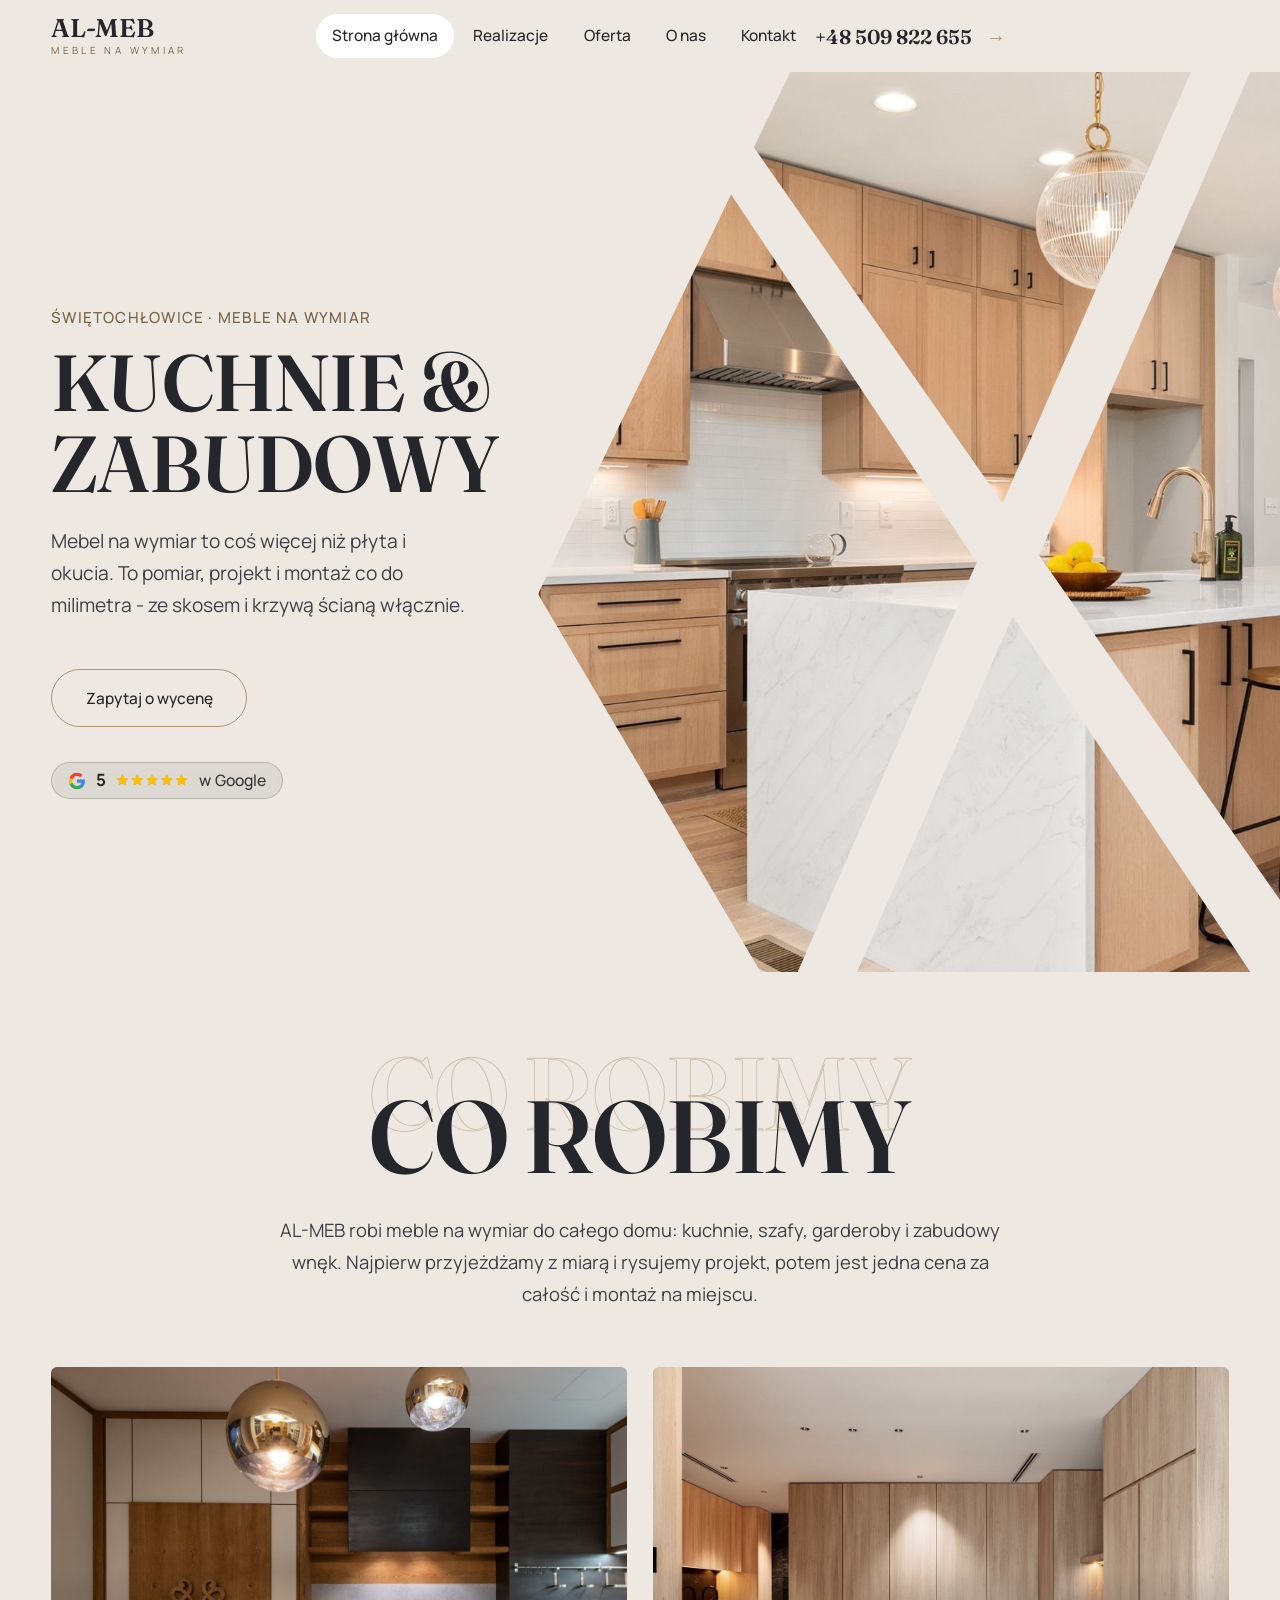
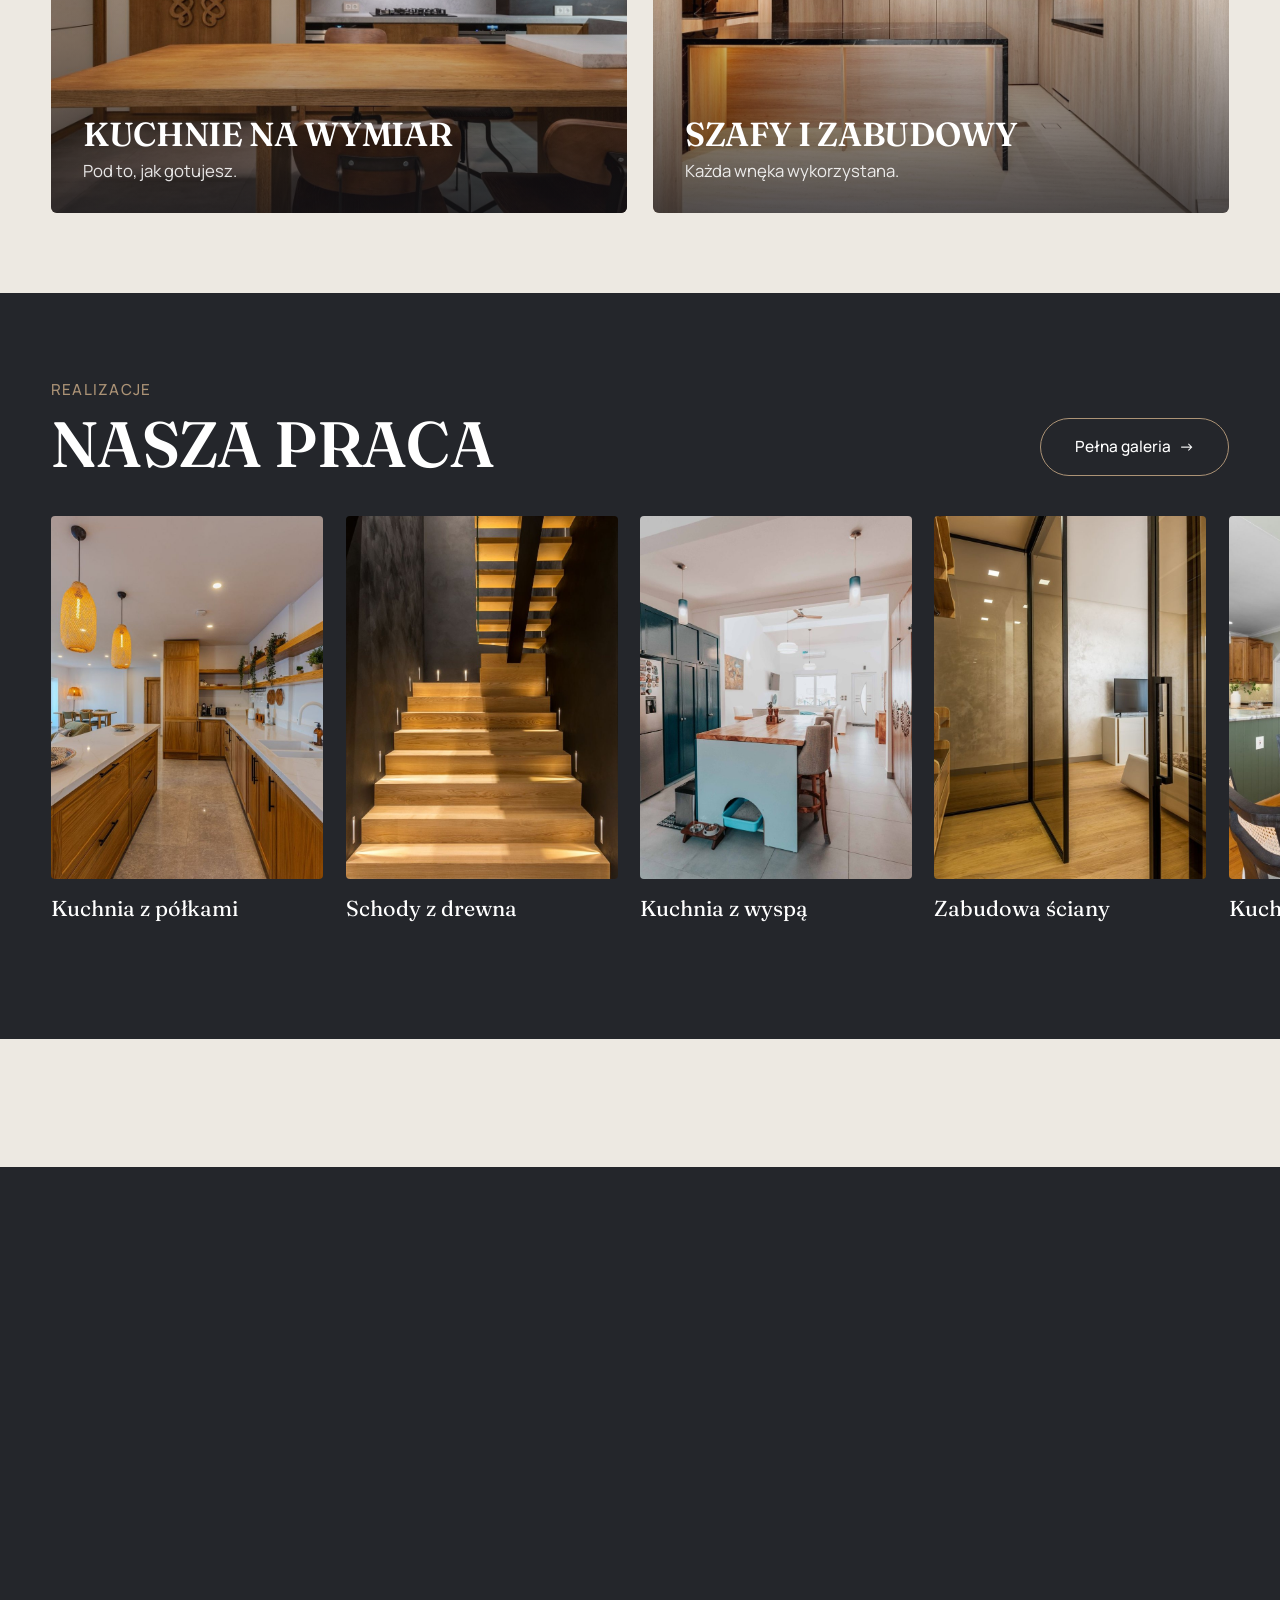
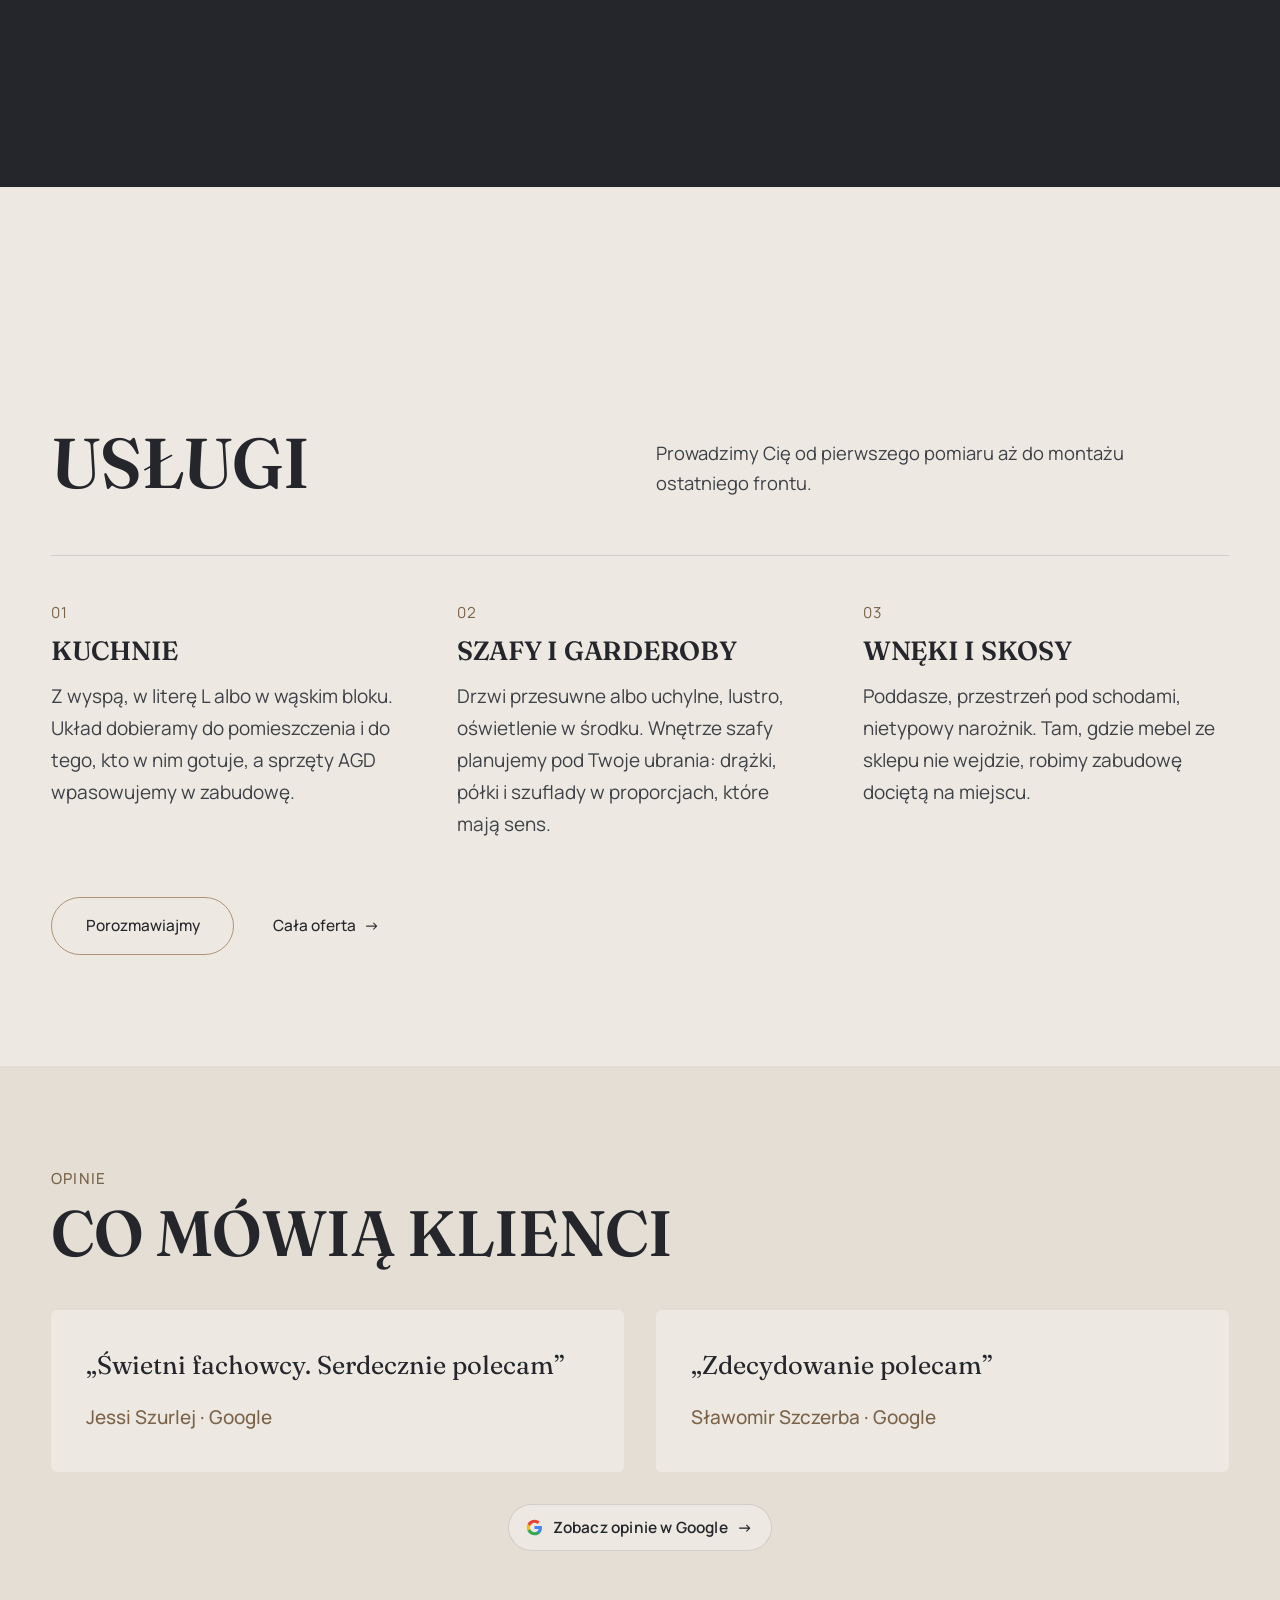
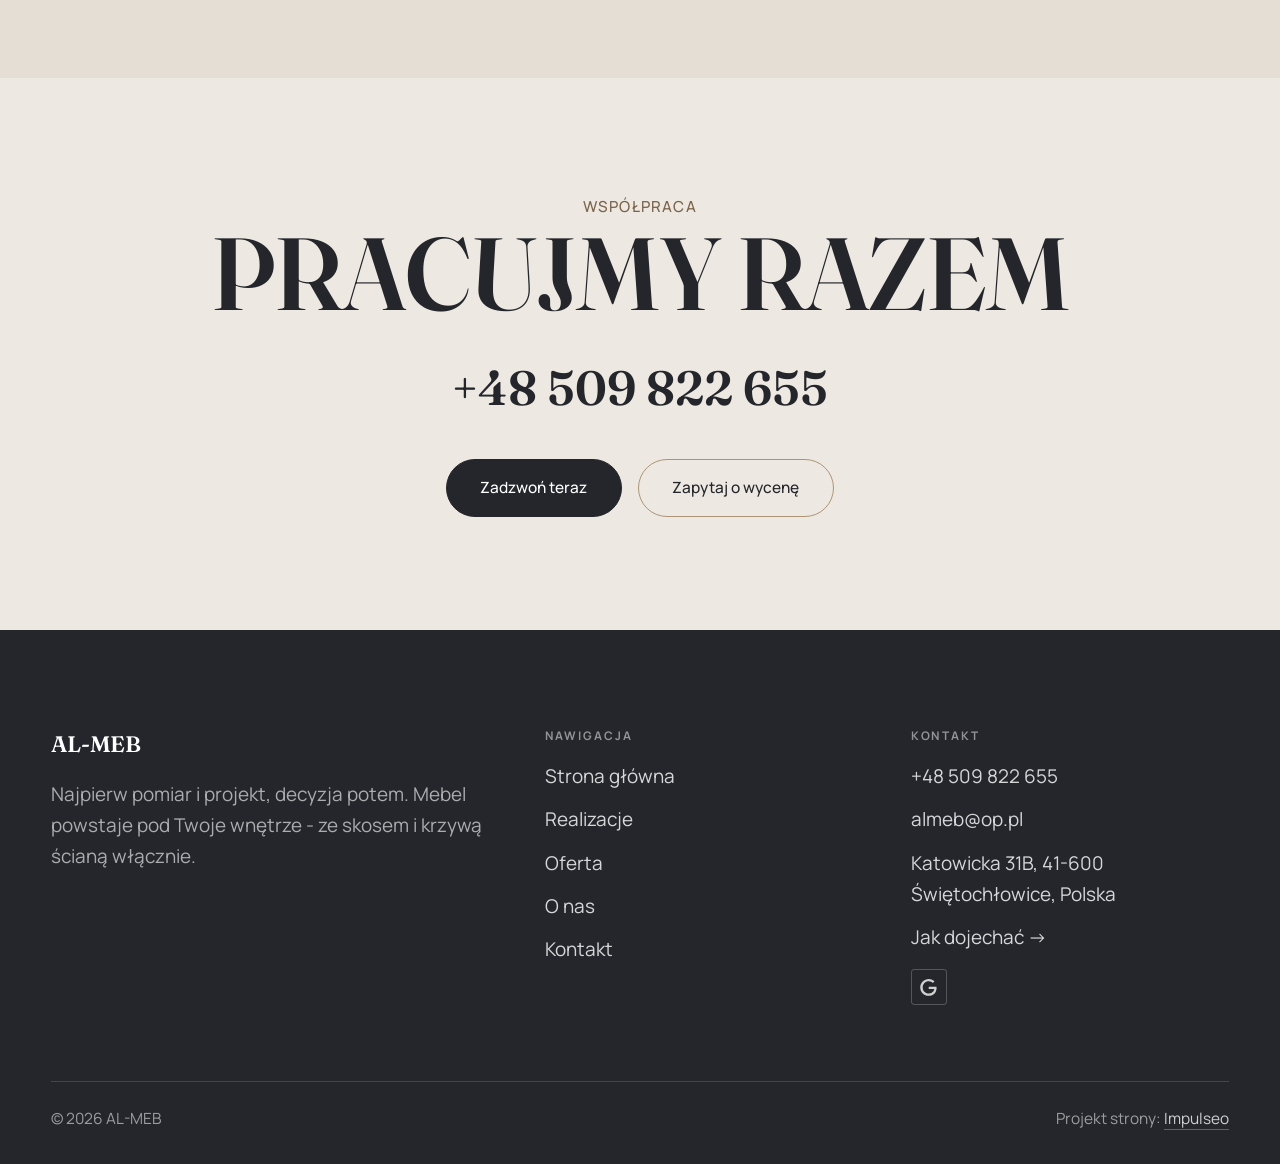
==== commit 169d2966: "[claude-edit][cmt:ed867d72-ca78-48fa-b2ab-2ba34c62c701] Przebudowa w stylu klindworthroofing.com: be" ====
--- a/index.html
+++ b/index.html
@@ -20,8 +20,11 @@
 <script type="application/ld+json">{"@context": "https://schema.org", "@type": "HomeAndConstructionBusiness", "name": "AL-MEB", "url": "https://impulseo-pl.github.io/al-meb/", "telephone": "+48509822655", "image": "https://impulseo-pl.github.io/al-meb/img/og.jpg", "areaServed": "Świętochłowice", "sameAs": ["https://maps.google.com/?cid=12328491832283403657&g_mp=CiVnb29nbGUubWFwcy5wbGFjZXMudjEuUGxhY2VzLkdldFBsYWNlEAIYBCAA"]}</script>
 <link rel="preconnect" href="https://fonts.googleapis.com">
 <link rel="preconnect" href="https://fonts.gstatic.com" crossorigin>
-<link href="https://fonts.googleapis.com/css2?family=Lora:wght@500;600;700&family=Manrope:wght@400;500;600&display=swap" rel="stylesheet">
+<link href="https://fonts.googleapis.com/css2?family=Fraunces:opsz,wght@9..144,500;9..144,600&family=Manrope:wght@400;500;600&display=swap" rel="stylesheet">
+<link rel="preconnect" href="https://api.fontshare.com" crossorigin>
+<link href="https://api.fontshare.com/v2/css?f[]=satoshi@400,500,700&display=swap" rel="stylesheet">
 <link rel="stylesheet" href="assets/styles.css?v=cf8c71d1">
+<link rel="stylesheet" href="assets/klind.css?v=1">
 </head>
 <body>
 
@@ -34,110 +37,92 @@
       <a href="oferta.html">Oferta</a>
       <a href="o-nas.html">O nas</a>
       <a href="kontakt.html">Kontakt</a>
-      <a href="kontakt.html" class="btn btn-accent">Zapytaj o wycenę</a>
+      <a href="tel:+48509822655" class="btn btn-accent nav-tel">+48 509 822 655<span class="arr">→</span></a>
     </nav>
     <button class="nav-toggle" aria-label="Menu"><span></span><span></span><span></span></button>
   </div>
 </header>
 
 <main>
-<section class="hero-cine">
-  <img src="img/hero.jpg" fetchpriority="high" data-rotate="img/g14.jpg|img/g13.jpg" alt="AL-MEB - Meble, które pasują co do milimetra. " width="1880" height="1253">
+<section class="k-hero">
+  <div class="k-hero-art k-cut"><img src="img/hero.jpg" fetchpriority="high" alt="AL-MEB - kuchnia na wymiar z drewnianą zabudową" width="1880" height="1253"></div>
   <div class="wrap">
-    <div class="hero-copy">
-      <div class="brandmark bm-l"><span class="bm-line"><span>AL-MEB</span></span></div>
-      <h1>Meble, które pasują co do milimetra. </h1>
-      <p class="lead">Najpierw pomiar i projekt, decyzja potem. Mebel powstaje pod Twoje wnętrze - ze skosem i krzywą ścianą włącznie.</p>
+    <div class="k-hero-copy">
+      <span class="eyebrow">Świętochłowice · meble na wymiar</span>
+      <h1>Kuchnie &amp;<br>zabudowy</h1>
+      <p class="lead">Mebel na wymiar to coś więcej niż płyta i okucia. To pomiar, projekt i montaż co do milimetra - ze skosem i krzywą ścianą włącznie.</p>
       <div class="hero-actions">
-        <a href="realizacje.html" class="btn btn-accent">Zobacz realizacje <span class="arr">→</span></a>
-        <a href="kontakt.html" class="btn btn-ghost btn-on-dark">Zapytaj o wycenę</a>
+        <a href="kontakt.html" class="btn">Zapytaj o wycenę</a>
       </div>
-      <div style="margin-top:var(--space-6);color:#fff;font-weight:600;letter-spacing:.02em;opacity:.92"><span class="g-badge"><svg class="gb-ico" viewBox="0 0 24 24" width="18" height="18" aria-hidden="true"><path fill="#4285F4" d="M22.56 12.25c0-.78-.07-1.53-.2-2.25H12v4.26h5.92c-.26 1.37-1.04 2.53-2.21 3.31v2.77h3.57c2.08-1.92 3.28-4.74 3.28-8.09z"/><path fill="#34A853" d="M12 23c2.97 0 5.46-.98 7.28-2.66l-3.57-2.77c-.98.66-2.23 1.06-3.71 1.06-2.86 0-5.29-1.93-6.16-4.53H2.18v2.84C3.99 20.53 7.7 23 12 23z"/><path fill="#FBBC05" d="M5.84 14.09c-.22-.66-.35-1.36-.35-2.09s.13-1.43.35-2.09V7.07H2.18C1.43 8.55 1 10.22 1 12s.43 3.45 1.18 4.93l2.85-2.22.81-.62z"/><path fill="#EA4335" d="M12 5.38c1.62 0 3.06.56 4.21 1.64l3.15-3.15C17.45 2.09 14.97 1 12 1 7.7 1 3.99 3.47 2.18 7.07l3.66 2.84c.87-2.6 3.3-4.53 6.16-4.53z"/></svg><b class="gb-ocena">5</b><svg class="gb-stars" viewBox="0 0 90 18" width="74" height="14.8" aria-hidden="true"><g fill="currentColor" opacity=".26"><path transform="translate(0,0)" d="M9 1.6l2.2 4.46 4.92.72-3.56 3.47.84 4.9L9 12.74l-4.4 2.31.84-4.9L1.88 6.68l4.92-.72L9 1.6Z"/><path transform="translate(18,0)" d="M9 1.6l2.2 4.46 4.92.72-3.56 3.47.84 4.9L9 12.74l-4.4 2.31.84-4.9L1.88 6.68l4.92-.72L9 1.6Z"/><path transform="translate(36,0)" d="M9 1.6l2.2 4.46 4.92.72-3.56 3.47.84 4.9L9 12.74l-4.4 2.31.84-4.9L1.88 6.68l4.92-.72L9 1.6Z"/><path transform="translate(54,0)" d="M9 1.6l2.2 4.46 4.92.72-3.56 3.47.84 4.9L9 12.74l-4.4 2.31.84-4.9L1.88 6.68l4.92-.72L9 1.6Z"/><path transform="translate(72,0)" d="M9 1.6l2.2 4.46 4.92.72-3.56 3.47.84 4.9L9 12.74l-4.4 2.31.84-4.9L1.88 6.68l4.92-.72L9 1.6Z"/></g><clipPath id="gs1000"><rect x="0" y="0" width="90.0" height="18"/></clipPath><g fill="#FBBC04" clip-path="url(#gs1000)"><path transform="translate(0,0)" d="M9 1.6l2.2 4.46 4.92.72-3.56 3.47.84 4.9L9 12.74l-4.4 2.31.84-4.9L1.88 6.68l4.92-.72L9 1.6Z"/><path transform="translate(18,0)" d="M9 1.6l2.2 4.46 4.92.72-3.56 3.47.84 4.9L9 12.74l-4.4 2.31.84-4.9L1.88 6.68l4.92-.72L9 1.6Z"/><path transform="translate(36,0)" d="M9 1.6l2.2 4.46 4.92.72-3.56 3.47.84 4.9L9 12.74l-4.4 2.31.84-4.9L1.88 6.68l4.92-.72L9 1.6Z"/><path transform="translate(54,0)" d="M9 1.6l2.2 4.46 4.92.72-3.56 3.47.84 4.9L9 12.74l-4.4 2.31.84-4.9L1.88 6.68l4.92-.72L9 1.6Z"/><path transform="translate(72,0)" d="M9 1.6l2.2 4.46 4.92.72-3.56 3.47.84 4.9L9 12.74l-4.4 2.31.84-4.9L1.88 6.68l4.92-.72L9 1.6Z"/></g></svg><span class="gb-txt">w Google</span></span></div>
+      <div class="k-note"><span class="g-badge"><svg class="gb-ico" viewBox="0 0 24 24" width="18" height="18" aria-hidden="true"><path fill="#4285F4" d="M22.56 12.25c0-.78-.07-1.53-.2-2.25H12v4.26h5.92c-.26 1.37-1.04 2.53-2.21 3.31v2.77h3.57c2.08-1.92 3.28-4.74 3.28-8.09z"/><path fill="#34A853" d="M12 23c2.97 0 5.46-.98 7.28-2.66l-3.57-2.77c-.98.66-2.23 1.06-3.71 1.06-2.86 0-5.29-1.93-6.16-4.53H2.18v2.84C3.99 20.53 7.7 23 12 23z"/><path fill="#FBBC05" d="M5.84 14.09c-.22-.66-.35-1.36-.35-2.09s.13-1.43.35-2.09V7.07H2.18C1.43 8.55 1 10.22 1 12s.43 3.45 1.18 4.93l2.85-2.22.81-.62z"/><path fill="#EA4335" d="M12 5.38c1.62 0 3.06.56 4.21 1.64l3.15-3.15C17.45 2.09 14.97 1 12 1 7.7 1 3.99 3.47 2.18 7.07l3.66 2.84c.87-2.6 3.3-4.53 6.16-4.53z"/></svg><b class="gb-ocena">5</b><svg class="gb-stars" viewBox="0 0 90 18" width="74" height="14.8" aria-hidden="true"><g fill="currentColor" opacity=".26"><path transform="translate(0,0)" d="M9 1.6l2.2 4.46 4.92.72-3.56 3.47.84 4.9L9 12.74l-4.4 2.31.84-4.9L1.88 6.68l4.92-.72L9 1.6Z"/><path transform="translate(18,0)" d="M9 1.6l2.2 4.46 4.92.72-3.56 3.47.84 4.9L9 12.74l-4.4 2.31.84-4.9L1.88 6.68l4.92-.72L9 1.6Z"/><path transform="translate(36,0)" d="M9 1.6l2.2 4.46 4.92.72-3.56 3.47.84 4.9L9 12.74l-4.4 2.31.84-4.9L1.88 6.68l4.92-.72L9 1.6Z"/><path transform="translate(54,0)" d="M9 1.6l2.2 4.46 4.92.72-3.56 3.47.84 4.9L9 12.74l-4.4 2.31.84-4.9L1.88 6.68l4.92-.72L9 1.6Z"/><path transform="translate(72,0)" d="M9 1.6l2.2 4.46 4.92.72-3.56 3.47.84 4.9L9 12.74l-4.4 2.31.84-4.9L1.88 6.68l4.92-.72L9 1.6Z"/></g><clipPath id="gs1000"><rect x="0" y="0" width="90.0" height="18"/></clipPath><g fill="#FBBC04" clip-path="url(#gs1000)"><path transform="translate(0,0)" d="M9 1.6l2.2 4.46 4.92.72-3.56 3.47.84 4.9L9 12.74l-4.4 2.31.84-4.9L1.88 6.68l4.92-.72L9 1.6Z"/><path transform="translate(18,0)" d="M9 1.6l2.2 4.46 4.92.72-3.56 3.47.84 4.9L9 12.74l-4.4 2.31.84-4.9L1.88 6.68l4.92-.72L9 1.6Z"/><path transform="translate(36,0)" d="M9 1.6l2.2 4.46 4.92.72-3.56 3.47.84 4.9L9 12.74l-4.4 2.31.84-4.9L1.88 6.68l4.92-.72L9 1.6Z"/><path transform="translate(54,0)" d="M9 1.6l2.2 4.46 4.92.72-3.56 3.47.84 4.9L9 12.74l-4.4 2.31.84-4.9L1.88 6.68l4.92-.72L9 1.6Z"/><path transform="translate(72,0)" d="M9 1.6l2.2 4.46 4.92.72-3.56 3.47.84 4.9L9 12.74l-4.4 2.31.84-4.9L1.88 6.68l4.92-.72L9 1.6Z"/></g></svg><span class="gb-txt">w Google</span></span></div>
     </div>
   </div>
 </section>
-<section class="strip n-5" style="padding-block:0">
+
+<section class="k-what">
   <div class="wrap">
-    <div class="item reveal"><div class="k">5 na Google</div><div class="v"></div></div>
-    <div class="item reveal"><div class="k">Bezpłatny pomiar i projekt</div><div class="v"></div></div>
-    <div class="item reveal"><div class="k">Jedna cena za całość</div><div class="v"></div></div>
-    <div class="item reveal"><div class="k">Od pomiaru po montaż</div><div class="v"></div></div>
-    <div class="item reveal"><div class="k">Pn-pt 10:00-18:00</div><div class="v"></div></div>
-  </div>
-</section>
-<section class="opinie-mini" aria-label="Opinie klientów">
-  <div class="wrap">
-    <div class="om-row">
-      <div class="om-item reveal"><blockquote>„Świetni fachowcy.”</blockquote><span class="om-autor">Jessi Szurlej</span></div>
-      <div class="om-item reveal"><blockquote>„zdecydowanie polecam”</blockquote><span class="om-autor">Sławomir Szczerba</span></div>
+    <h2 class="k-big reveal" data-ghost="Co robimy">Co robimy</h2>
+    <p class="k-intro reveal">AL-MEB robi meble na wymiar do całego domu: kuchnie, szafy, garderoby i zabudowy wnęk. Najpierw przyjeżdżamy z miarą i rysujemy projekt, potem jest jedna cena za całość i montaż na miejscu.</p>
+    <div class="k-duo">
+      <a href="oferta.html" class="k-card reveal"><img src="img/g7.jpg" alt="Kuchnia na wymiar z drewnianym blatem" loading="lazy" width="1600" height="1068" decoding="async"><span class="k-card-txt"><h3>Kuchnie na wymiar</h3><p>Pod to, jak gotujesz.</p></span></a>
+      <a href="oferta.html" class="k-card reveal"><img src="img/g5.jpg" alt="Zabudowa meblowa od podłogi do sufitu" loading="lazy" width="1600" height="1066" decoding="async"><span class="k-card-txt"><h3>Szafy i zabudowy</h3><p>Każda wnęka wykorzystana.</p></span></a>
     </div>
   </div>
 </section>
-<section>
-  <div class="wrap split">
-    <div class="split-art reveal"><img src="img/g1.jpg" alt="AL-MEB - realizacja" loading="lazy" width="1600" height="1068" decoding="async"></div>
-    <div class="split-copy reveal">
-      <span class="eyebrow">Jak pracujemy</span>
-      <h2>O nas</h2>
-      <p class="muted">Najwięcej czasu schodzi przy pomiarze i projekcie, bo tam rozstrzyga się cała praca. Krzywa ściana albo wnęka o dwóch szerokościach - to musi być w projekcie, zanim ruszy piła.</p>
-      <p class="muted"></p>
-      <a href="o-nas.html" class="btn btn-ghost">Poznaj nas <span class="arr">→</span></a>
-    </div>
+
+<section class="k-work">
+  <div class="wrap k-work-head">
+    <div class="reveal"><span class="eyebrow">Realizacje</span><h2>Nasza praca</h2></div>
+    <a href="realizacje.html" class="btn reveal">Pełna galeria <span class="arr">→</span></a>
+  </div>
+  <div class="k-rail">
+    <figure><img src="img/g8.jpg" alt="Kuchnia z otwartymi półkami" loading="lazy" width="1600" height="1066" decoding="async"><figcaption>Kuchnia z półkami</figcaption></figure>
+    <figure><img src="img/g9.jpg" alt="Schody z podświetlanymi stopniami" loading="lazy" width="1600" height="1068" decoding="async"><figcaption>Schody z drewna</figcaption></figure>
+    <figure><img src="img/g12.jpg" alt="Kuchnia z wyspą" loading="lazy" width="1600" height="1067" decoding="async"><figcaption>Kuchnia z wyspą</figcaption></figure>
+    <figure><img src="img/g11.jpg" alt="Drewniana zabudowa ściany" loading="lazy" width="1600" height="1068" decoding="async"><figcaption>Zabudowa ściany</figcaption></figure>
+    <figure><img src="img/g6.jpg" alt="Kuchnia otwarta na jadalnię" loading="lazy" width="1600" height="1066" decoding="async"><figcaption>Kuchnia z jadalnią</figcaption></figure>
+    <figure><img src="img/g1.jpg" alt="Schody wiszące z drewna" loading="lazy" width="1600" height="1068" decoding="async"><figcaption>Schody wiszące</figcaption></figure>
   </div>
 </section>
-<section class="gateways-band">
+
+<section class="stopklatka" aria-hidden="true">
+  <div class="stk-bg" style="background-image:url(img/g14.jpg)"></div>
+</section>
+
+<section class="k-svc">
   <div class="wrap">
-    <div class="gateways">
-      <a href="oferta.html" class="gateway reveal"><img src="img/g2.jpg" alt="Kuchnie na wymiar" loading="lazy" width="1600" height="1067" decoding="async"><span class="g-ttl">Kuchnie na wymiar</span></a>
-      <a href="oferta.html" class="gateway reveal"><img src="img/g3.jpg" alt="Szafy i garderoby" loading="lazy" width="1600" height="1066" decoding="async"><span class="g-ttl">Szafy i garderoby</span></a>
-      <a href="oferta.html" class="gateway reveal"><img src="img/g4.jpg" alt="Zabudowy wnęk i skosów" loading="lazy" width="1600" height="1068" decoding="async"><span class="g-ttl">Zabudowy wnęk i skosów</span></a>
+    <div class="k-svc-head reveal">
+      <h2>Usługi</h2>
+      <p>Prowadzimy Cię od pierwszego pomiaru aż do montażu ostatniego frontu.</p>
     </div>
+    <div class="k-svc-list">
+      <div class="reveal"><span class="num">01</span><h3>Kuchnie</h3><p>Z wyspą, w literę L albo w wąskim bloku. Układ dobieramy do pomieszczenia i do tego, kto w nim gotuje, a sprzęty AGD wpasowujemy w zabudowę.</p></div>
+      <div class="reveal"><span class="num">02</span><h3>Szafy i garderoby</h3><p>Drzwi przesuwne albo uchylne, lustro, oświetlenie w środku. Wnętrze szafy planujemy pod Twoje ubrania: drążki, półki i szuflady w proporcjach, które mają sens.</p></div>
+      <div class="reveal"><span class="num">03</span><h3>Wnęki i skosy</h3><p>Poddasze, przestrzeń pod schodami, nietypowy narożnik. Tam, gdzie mebel ze sklepu nie wejdzie, robimy zabudowę dociętą na miejscu.</p></div>
+    </div>
+    <div class="k-svc-cta reveal"><a href="kontakt.html" class="btn">Porozmawiajmy</a> <a href="oferta.html" class="btn btn-ghost" style="border-color:transparent">Cała oferta <span class="arr">→</span></a></div>
   </div>
 </section>
-<section class="stopklatka" aria-hidden="true">
-  <div class="stk-bg" style="background-image:url(img/g5.jpg)"></div>
-</section>
-<section class="opinie">
+
+<section class="k-kudos">
   <div class="wrap">
-    <div class="head center reveal">
-      <span class="eyebrow">Opinie</span>
-      <h2>Co mówią klienci</h2>
+    <div class="reveal"><span class="eyebrow">Opinie</span><h2>Co mówią klienci</h2></div>
+    <div class="k-quotes">
+      <figure class="reveal"><blockquote>„Świetni fachowcy. Serdecznie polecam”</blockquote><figcaption>Jessi Szurlej · Google</figcaption></figure>
+      <figure class="reveal"><blockquote>„Zdecydowanie polecam”</blockquote><figcaption>Sławomir Szczerba · Google</figcaption></figure>
     </div>
-    <p class="op-meta reveal"><span class="g-badge"><svg class="gb-ico" viewBox="0 0 24 24" width="18" height="18" aria-hidden="true"><path fill="#4285F4" d="M22.56 12.25c0-.78-.07-1.53-.2-2.25H12v4.26h5.92c-.26 1.37-1.04 2.53-2.21 3.31v2.77h3.57c2.08-1.92 3.28-4.74 3.28-8.09z"/><path fill="#34A853" d="M12 23c2.97 0 5.46-.98 7.28-2.66l-3.57-2.77c-.98.66-2.23 1.06-3.71 1.06-2.86 0-5.29-1.93-6.16-4.53H2.18v2.84C3.99 20.53 7.7 23 12 23z"/><path fill="#FBBC05" d="M5.84 14.09c-.22-.66-.35-1.36-.35-2.09s.13-1.43.35-2.09V7.07H2.18C1.43 8.55 1 10.22 1 12s.43 3.45 1.18 4.93l2.85-2.22.81-.62z"/><path fill="#EA4335" d="M12 5.38c1.62 0 3.06.56 4.21 1.64l3.15-3.15C17.45 2.09 14.97 1 12 1 7.7 1 3.99 3.47 2.18 7.07l3.66 2.84c.87-2.6 3.3-4.53 6.16-4.53z"/></svg><b class="gb-ocena">5</b><svg class="gb-stars" viewBox="0 0 90 18" width="74" height="14.8" aria-hidden="true"><g fill="currentColor" opacity=".26"><path transform="translate(0,0)" d="M9 1.6l2.2 4.46 4.92.72-3.56 3.47.84 4.9L9 12.74l-4.4 2.31.84-4.9L1.88 6.68l4.92-.72L9 1.6Z"/><path transform="translate(18,0)" d="M9 1.6l2.2 4.46 4.92.72-3.56 3.47.84 4.9L9 12.74l-4.4 2.31.84-4.9L1.88 6.68l4.92-.72L9 1.6Z"/><path transform="translate(36,0)" d="M9 1.6l2.2 4.46 4.92.72-3.56 3.47.84 4.9L9 12.74l-4.4 2.31.84-4.9L1.88 6.68l4.92-.72L9 1.6Z"/><path transform="translate(54,0)" d="M9 1.6l2.2 4.46 4.92.72-3.56 3.47.84 4.9L9 12.74l-4.4 2.31.84-4.9L1.88 6.68l4.92-.72L9 1.6Z"/><path transform="translate(72,0)" d="M9 1.6l2.2 4.46 4.92.72-3.56 3.47.84 4.9L9 12.74l-4.4 2.31.84-4.9L1.88 6.68l4.92-.72L9 1.6Z"/></g><clipPath id="gs1000"><rect x="0" y="0" width="90.0" height="18"/></clipPath><g fill="#FBBC04" clip-path="url(#gs1000)"><path transform="translate(0,0)" d="M9 1.6l2.2 4.46 4.92.72-3.56 3.47.84 4.9L9 12.74l-4.4 2.31.84-4.9L1.88 6.68l4.92-.72L9 1.6Z"/><path transform="translate(18,0)" d="M9 1.6l2.2 4.46 4.92.72-3.56 3.47.84 4.9L9 12.74l-4.4 2.31.84-4.9L1.88 6.68l4.92-.72L9 1.6Z"/><path transform="translate(36,0)" d="M9 1.6l2.2 4.46 4.92.72-3.56 3.47.84 4.9L9 12.74l-4.4 2.31.84-4.9L1.88 6.68l4.92-.72L9 1.6Z"/><path transform="translate(54,0)" d="M9 1.6l2.2 4.46 4.92.72-3.56 3.47.84 4.9L9 12.74l-4.4 2.31.84-4.9L1.88 6.68l4.92-.72L9 1.6Z"/><path transform="translate(72,0)" d="M9 1.6l2.2 4.46 4.92.72-3.56 3.47.84 4.9L9 12.74l-4.4 2.31.84-4.9L1.88 6.68l4.92-.72L9 1.6Z"/></g></svg><span class="gb-txt">w Google</span></span></p>
-    <p class="op-meta reveal"><a class="op-google" href="https://maps.google.com/?cid=12328491832283403657&amp;g_mp=CiVnb29nbGUubWFwcy5wbGFjZXMudjEuUGxhY2VzLkdldFBsYWNlEAIYBCAA" target="_blank" rel="noopener"><svg class="op-g-ico" viewBox="0 0 24 24" width="17" height="17" aria-hidden="true"><path fill="#4285F4" d="M22.56 12.25c0-.78-.07-1.53-.2-2.25H12v4.26h5.92c-.26 1.37-1.04 2.53-2.21 3.31v2.77h3.57c2.08-1.92 3.28-4.74 3.28-8.09z"/><path fill="#34A853" d="M12 23c2.97 0 5.46-.98 7.28-2.66l-3.57-2.77c-.98.66-2.23 1.06-3.71 1.06-2.86 0-5.29-1.93-6.16-4.53H2.18v2.84C3.99 20.53 7.7 23 12 23z"/><path fill="#FBBC05" d="M5.84 14.09c-.22-.66-.35-1.36-.35-2.09s.13-1.43.35-2.09V7.07H2.18C1.43 8.55 1 10.22 1 12s.43 3.45 1.18 4.93l2.85-2.22.81-.62z"/><path fill="#EA4335" d="M12 5.38c1.62 0 3.06.56 4.21 1.64l3.15-3.15C17.45 2.09 14.97 1 12 1 7.7 1 3.99 3.47 2.18 7.07l3.66 2.84c.87-2.6 3.3-4.53 6.16-4.53z"/></svg><span>Zobacz opinie w Google</span><span class="arr">→</span></a></p>
-    <div class="opinie-grid">
-      <figure class="op-card reveal"><span class="op-star"><svg class="ico-star" width="14" height="14" viewBox="0 0 24 24" style="vertical-align:-2px" aria-hidden="true"><path d="M12 2.8l2.85 5.8 6.4.93-4.63 4.5 1.1 6.37L12 17.4l-5.72 3 1.1-6.37-4.63-4.5 6.4-.93L12 2.8Z" fill="currentColor"/></svg><svg class="ico-star" width="14" height="14" viewBox="0 0 24 24" style="vertical-align:-2px" aria-hidden="true"><path d="M12 2.8l2.85 5.8 6.4.93-4.63 4.5 1.1 6.37L12 17.4l-5.72 3 1.1-6.37-4.63-4.5 6.4-.93L12 2.8Z" fill="currentColor"/></svg><svg class="ico-star" width="14" height="14" viewBox="0 0 24 24" style="vertical-align:-2px" aria-hidden="true"><path d="M12 2.8l2.85 5.8 6.4.93-4.63 4.5 1.1 6.37L12 17.4l-5.72 3 1.1-6.37-4.63-4.5 6.4-.93L12 2.8Z" fill="currentColor"/></svg><svg class="ico-star" width="14" height="14" viewBox="0 0 24 24" style="vertical-align:-2px" aria-hidden="true"><path d="M12 2.8l2.85 5.8 6.4.93-4.63 4.5 1.1 6.37L12 17.4l-5.72 3 1.1-6.37-4.63-4.5 6.4-.93L12 2.8Z" fill="currentColor"/></svg><svg class="ico-star" width="14" height="14" viewBox="0 0 24 24" style="vertical-align:-2px" aria-hidden="true"><path d="M12 2.8l2.85 5.8 6.4.93-4.63 4.5 1.1 6.37L12 17.4l-5.72 3 1.1-6.37-4.63-4.5 6.4-.93L12 2.8Z" fill="currentColor"/></svg></span><blockquote>Świetni fachowcy. Serdecznie polecam</blockquote><span class="op-autor">Jessi Szurlej</span></figure>
-      <figure class="op-card reveal"><span class="op-star"><svg class="ico-star" width="14" height="14" viewBox="0 0 24 24" style="vertical-align:-2px" aria-hidden="true"><path d="M12 2.8l2.85 5.8 6.4.93-4.63 4.5 1.1 6.37L12 17.4l-5.72 3 1.1-6.37-4.63-4.5 6.4-.93L12 2.8Z" fill="currentColor"/></svg><svg class="ico-star" width="14" height="14" viewBox="0 0 24 24" style="vertical-align:-2px" aria-hidden="true"><path d="M12 2.8l2.85 5.8 6.4.93-4.63 4.5 1.1 6.37L12 17.4l-5.72 3 1.1-6.37-4.63-4.5 6.4-.93L12 2.8Z" fill="currentColor"/></svg><svg class="ico-star" width="14" height="14" viewBox="0 0 24 24" style="vertical-align:-2px" aria-hidden="true"><path d="M12 2.8l2.85 5.8 6.4.93-4.63 4.5 1.1 6.37L12 17.4l-5.72 3 1.1-6.37-4.63-4.5 6.4-.93L12 2.8Z" fill="currentColor"/></svg><svg class="ico-star" width="14" height="14" viewBox="0 0 24 24" style="vertical-align:-2px" aria-hidden="true"><path d="M12 2.8l2.85 5.8 6.4.93-4.63 4.5 1.1 6.37L12 17.4l-5.72 3 1.1-6.37-4.63-4.5 6.4-.93L12 2.8Z" fill="currentColor"/></svg><svg class="ico-star" width="14" height="14" viewBox="0 0 24 24" style="vertical-align:-2px" aria-hidden="true"><path d="M12 2.8l2.85 5.8 6.4.93-4.63 4.5 1.1 6.37L12 17.4l-5.72 3 1.1-6.37-4.63-4.5 6.4-.93L12 2.8Z" fill="currentColor"/></svg></span><blockquote>zdecydowanie polecam</blockquote><span class="op-autor">Sławomir Szczerba</span></figure>
-    </div>
+    <p class="op-meta reveal" style="margin-top:2rem"><a class="op-google" href="https://maps.google.com/?cid=12328491832283403657&amp;g_mp=CiVnb29nbGUubWFwcy5wbGFjZXMudjEuUGxhY2VzLkdldFBsYWNlEAIYBCAA" target="_blank" rel="noopener"><svg class="op-g-ico" viewBox="0 0 24 24" width="17" height="17" aria-hidden="true"><path fill="#4285F4" d="M22.56 12.25c0-.78-.07-1.53-.2-2.25H12v4.26h5.92c-.26 1.37-1.04 2.53-2.21 3.31v2.77h3.57c2.08-1.92 3.28-4.74 3.28-8.09z"/><path fill="#34A853" d="M12 23c2.97 0 5.46-.98 7.28-2.66l-3.57-2.77c-.98.66-2.23 1.06-3.71 1.06-2.86 0-5.29-1.93-6.16-4.53H2.18v2.84C3.99 20.53 7.7 23 12 23z"/><path fill="#FBBC05" d="M5.84 14.09c-.22-.66-.35-1.36-.35-2.09s.13-1.43.35-2.09V7.07H2.18C1.43 8.55 1 10.22 1 12s.43 3.45 1.18 4.93l2.85-2.22.81-.62z"/><path fill="#EA4335" d="M12 5.38c1.62 0 3.06.56 4.21 1.64l3.15-3.15C17.45 2.09 14.97 1 12 1 7.7 1 3.99 3.47 2.18 7.07l3.66 2.84c.87-2.6 3.3-4.53 6.16-4.53z"/></svg><span>Zobacz opinie w Google</span><span class="arr">→</span></a></p>
   </div>
 </section>
-<section>
-  <div class="wrap">
-    <div class="head reveal">
-      <span class="eyebrow">Realizacje</span>
-      <h2>Meble, które już stoją</h2>
-      <p>Każda z tych kuchni i szaf u kogoś stoi i pracuje. Zdjęcia robimy po montażu, jak zniknie ostatni karton.</p>
-    </div>
-    <div class="gallery">
-      <div class="tile t-two3 reveal"><img src="img/g6.jpg" alt="AL-MEB" loading="lazy" width="1600" height="1066" decoding="async"></div>
-      <div class="tile t-third reveal"><img src="img/g7.jpg" alt="AL-MEB" loading="lazy" width="1600" height="1068" decoding="async"></div>
-      <div class="tile t-third reveal"><img src="img/g8.jpg" alt="AL-MEB" loading="lazy" width="1600" height="1066" decoding="async"></div>
-      <div class="tile t-third reveal"><img src="img/g9.jpg" alt="AL-MEB" loading="lazy" width="1600" height="1068" decoding="async"></div>
-      <div class="tile t-third reveal"><img src="img/g10.jpg" alt="AL-MEB" loading="lazy" width="1600" height="1066" decoding="async"></div>
-    </div>
-    <div style="margin-top:var(--space-7)" class="reveal"><a href="realizacje.html" class="btn btn-accent">Pełna galeria <span class="arr">→</span></a></div>
-  </div>
-</section>
-<section class="cta">
-  <div class="wrap">
-    <div class="reveal">
-      <span class="eyebrow">Współpraca</span>
-      <h2>Zacznijmy od krótkiej rozmowy.</h2>
-      <p>Masz pytanie? Dzwoń. Mówimy wprost, co da się zrobić i za ile.</p>
-    </div>
-    <div class="cta-actions reveal">
-      <a href="kontakt.html" class="btn btn-light">Zapytaj o wycenę <span class="arr">→</span></a>
-      <a href="tel:+48509822655" class="btn btn-ghost btn-ghost-cta">+48 509 822 655</a>
+
+<section class="k-together">
+  <div class="wrap reveal">
+    <span class="eyebrow">Współpraca</span>
+    <h2>Pracujmy razem</h2>
+    <a class="k-phone" href="tel:+48509822655">+48 509 822 655</a>
+    <div class="cta-actions">
+      <a href="tel:+48509822655" class="btn btn-solid">Zadzwoń teraz</a>
+      <a href="kontakt.html" class="btn">Zapytaj o wycenę</a>
     </div>
   </div>
 </section>
--- a/assets/klind.css
+++ b/assets/klind.css
@@ -0,0 +1,157 @@
+/* Skórka „Klindworth” (22.10.2026, prośba Szymona): beż + grafit + brąz,
+   szeryfowe wersaliki w nagłówkach, przyciski-pigułki z obwódką,
+   zdjęcia cięte ukośnymi pasami. Ładowana PO styles.css, więc wygrywa. */
+:root{
+  --accent:#ac9376;--accent-d:#8a7258;--accent-soft:rgba(172,147,118,.14);--accent-text:#7a6349;--gold:#ac9376;
+  --paper:#ede9e2;--paper-2:#e4ded4;--paper-3:#d9d1c4;
+  --ink:#24262b;--ink-soft:#3d4047;--muted:#5d5f66;--line:rgba(36,38,43,.14);
+  --k-serif:"Fraunces","Georgia",serif;--k-sans:"Satoshi","Manrope",system-ui,sans-serif;
+}
+html,body{background:var(--paper);color:var(--ink)}
+body{font-family:var(--k-sans);font-weight:400}
+h1,h2,h3,.brand .name,.foot-brand .name{font-family:var(--k-serif);font-weight:600;letter-spacing:-.01em;color:var(--ink)}
+h1,h2{text-transform:uppercase;line-height:1.02}
+.eyebrow{font-family:var(--k-sans);color:var(--accent-text);text-transform:uppercase;letter-spacing:.08em;font-weight:500;font-size:.95rem;background:none;padding:0}
+.eyebrow::before,.eyebrow::after{display:none}
+.muted,p{color:var(--ink-soft)}
+
+/* przyciski - pigułka z obwódką jak „Request a Quote” */
+.btn,.btn-accent,.btn-ghost,.btn-light{border-radius:999px;background:transparent;color:var(--ink);border:1px solid var(--accent);box-shadow:none;font-weight:500;padding:.95rem 2.1rem;letter-spacing:0;text-transform:none}
+.btn:hover,.btn-accent:hover,.btn-ghost:hover,.btn-light:hover{background:var(--accent);color:#fff;border-color:var(--accent);transform:none}
+.btn-solid{background:var(--ink);color:#fff;border-color:var(--ink)}
+.btn-solid:hover{background:var(--accent);border-color:var(--accent)}
+
+/* nagłówek: marka - menu w białej pigułce - telefon */
+.nav{background:transparent;border:0;box-shadow:none;backdrop-filter:none}
+.nav.is-stuck{background:rgba(237,233,226,.94);backdrop-filter:blur(8px);border-bottom:1px solid var(--line)}
+.nav .brand .name{font-size:1.6rem;color:var(--ink)}
+.nav .brand .sub{color:var(--accent-text);font-family:var(--k-sans)}
+@media (min-width:681px){
+  .nav-links{gap:.2rem}
+  .nav-links a:not(.btn){font-family:var(--k-sans);color:var(--ink);font-weight:500;padding:.55rem 1rem;border-radius:999px}
+  .nav-links a:not(.btn):hover,.nav-links a.active:not(.btn){background:#fff;color:var(--ink)}
+  .nav-links a.active::after,.nav-links a:not(.btn)::after{display:none}
+}
+.nav .nav-links a.btn.btn-accent.nav-tel{border:0;padding:.5rem 0;font-family:var(--k-serif);font-size:1.25rem;font-weight:600;color:var(--ink);background:none}
+.nav .nav-links a.btn.btn-accent.nav-tel:hover,.nav .nav-links a.btn.btn-accent.nav-tel:focus-visible{background:none;color:var(--accent-text)}
+.nav .nav-links a.nav-tel .arr{color:var(--accent);margin-left:.35rem}
+.nav-toggle span{background:var(--ink)}
+
+/* maska ukośnych pasów (motyw „X” z wzorca) */
+.k-cut{
+  -webkit-mask:url("data:image/svg+xml,%3Csvg xmlns='http://www.w3.org/2000/svg' viewBox='0 0 100 100' preserveAspectRatio='none'%3E%3Cpolygon points='34,0 100,0 100,100 30,100 0,58' fill='%23fff'/%3E%3Cpolygon points='15,0 22,0 100,92 100,100 96,100' fill='%23000'/%3E%3Cpolygon points='88,0 96,0 43,100 35,100' fill='%23000'/%3E%3C/svg%3E") center/100% 100% no-repeat;
+  mask:url("data:image/svg+xml,%3Csvg xmlns='http://www.w3.org/2000/svg' viewBox='0 0 100 100' preserveAspectRatio='none'%3E%3Cpolygon points='34,0 100,0 100,100 30,100 0,58' fill='%23fff'/%3E%3Cpolygon points='15,0 22,0 100,92 100,100 96,100' fill='%23000'/%3E%3Cpolygon points='88,0 96,0 43,100 35,100' fill='%23000'/%3E%3C/svg%3E") center/100% 100% no-repeat;
+  -webkit-mask-mode:luminance;mask-mode:luminance;
+}
+
+/* HERO strony głównej */
+.k-hero{position:relative;min-height:100svh;display:flex;align-items:center;padding:7.5rem 0 4rem;overflow:hidden;background:var(--paper)}
+.k-hero .k-hero-art{position:absolute;top:0;right:0;bottom:0;width:58%}
+.k-hero .k-hero-art img{width:100%;height:100%;object-fit:cover;object-position:40% 50%}
+.k-hero .wrap{position:relative;z-index:1;flex:0 0 auto;width:min(92%,1180px);margin-inline:auto}
+.k-hero-copy{max-width:36rem}
+.k-hero h1{font-size:clamp(2.9rem,6.2vw,5.4rem);margin:.6rem 0 1.4rem}
+.k-hero .lead{font-size:1.2rem;line-height:1.65;color:var(--ink-soft);max-width:31rem;margin-bottom:2rem}
+.k-hero .g-badge{color:var(--ink)}
+.k-hero .hero-actions{display:flex;gap:1rem;flex-wrap:wrap;align-items:center}
+.k-hero .k-note{margin-top:2.2rem;font-weight:500}
+
+/* Co robimy */
+.k-what{padding:7rem 0 5rem;text-align:center}
+.k-what .k-big{position:relative;isolation:isolate;font-size:clamp(3rem,8vw,7rem);margin:0 0 1.6rem}
+.k-what .k-big::before{content:attr(data-ghost);position:absolute;left:0;right:0;top:-.42em;color:transparent;-webkit-text-stroke:1px rgba(172,147,118,.45);z-index:-1}
+.k-what .k-intro{max-width:46rem;margin:0 auto 3.5rem;font-size:1.15rem;line-height:1.75}
+.k-duo{display:grid;grid-template-columns:1fr 1fr;gap:1.6rem;text-align:left}
+.k-card{position:relative;display:block;border-radius:6px;overflow:hidden;aspect-ratio:4/3.1;color:#fff;text-decoration:none}
+.k-card img{width:100%;height:100%;object-fit:cover;transition:transform .9s ease}
+.k-card:hover img{transform:scale(1.04)}
+.k-card::after{content:"";position:absolute;inset:0;background:linear-gradient(180deg,rgba(20,20,24,0) 45%,rgba(20,20,24,.72))}
+.k-card .k-card-txt{position:absolute;left:2rem;bottom:1.8rem;right:2rem;z-index:1}
+.k-card h3{color:#fff;font-size:clamp(1.6rem,2.6vw,2.3rem);margin:0 0 .3rem;text-transform:uppercase}
+.k-card p{color:rgba(255,255,255,.88);margin:0;font-size:1.05rem}
+
+/* Realizacje - pas przewijany w bok */
+.k-work{padding:5rem 0 6rem;background:var(--ink);color:#fff}
+.k-work h2,.k-work .eyebrow{color:#fff}
+.k-work .eyebrow{color:var(--accent)}
+.k-work-head{display:flex;justify-content:space-between;align-items:flex-end;gap:1.5rem;margin-bottom:2.5rem;flex-wrap:wrap}
+.k-work-head h2{font-size:clamp(2.4rem,5vw,4.2rem);margin:.4rem 0 0}
+.k-work .btn{color:#fff}
+.k-rail{display:grid;grid-auto-flow:column;grid-auto-columns:minmax(17rem,30%);gap:1.4rem;overflow-x:auto;scroll-snap-type:x mandatory;margin-left:max(4vw,calc((100vw - 1180px)/2));padding:0 4vw 1rem 0;scrollbar-width:thin;scrollbar-color:var(--accent) transparent}
+.k-rail figure{margin:0;scroll-snap-align:start}
+.k-rail img{width:100%;aspect-ratio:3/4;object-fit:cover;border-radius:4px}
+.k-rail figcaption{font-family:var(--k-serif);font-size:1.35rem;margin-top:.8rem;color:#fff}
+
+/* Usługi */
+.k-svc{padding:7rem 0}
+.k-svc-head{display:grid;grid-template-columns:1fr 1fr;gap:2rem;align-items:end;margin-bottom:3.5rem}
+.k-svc-head h2{font-size:clamp(2.6rem,5.5vw,4.6rem);margin:0}
+.k-svc-head p{font-size:1.15rem;margin:0}
+.k-svc-list{display:grid;grid-template-columns:repeat(3,1fr);gap:2.5rem;border-top:1px solid var(--line);padding-top:2.5rem}
+.k-svc-list .num{font-family:var(--k-sans);color:var(--accent-text);font-size:.95rem;letter-spacing:.08em}
+.k-svc-list h3{font-size:1.65rem;text-transform:uppercase;margin:.6rem 0 .9rem}
+.k-svc-list p{line-height:1.7;margin:0}
+.k-svc .k-svc-cta{margin-top:3.5rem}
+
+/* Opinie */
+.k-kudos{padding:6rem 0;background:var(--paper-2)}
+.k-kudos h2{font-size:clamp(2.4rem,5vw,4rem);margin:.4rem 0 2.8rem}
+.k-quotes{display:grid;grid-template-columns:1fr 1fr;gap:2rem}
+.k-quotes figure{margin:0;background:var(--paper);border-radius:6px;padding:2.4rem 2.2rem}
+.k-quotes blockquote{font-family:var(--k-serif);font-size:1.6rem;line-height:1.35;margin:0 0 1.2rem;color:var(--ink)}
+.k-quotes figcaption{color:var(--accent-text);font-weight:500}
+.k-kudos .op-google{color:var(--ink)}
+
+/* Pracujmy razem */
+.k-together{padding:7rem 0;text-align:center;background:var(--paper)}
+.k-together h2{font-size:clamp(2.8rem,8vw,7rem);margin:0 0 1.4rem}
+.k-together .k-phone{display:inline-block;font-family:var(--k-serif);font-weight:600;font-size:clamp(1.8rem,4vw,3rem);color:var(--ink);text-decoration:none;margin-bottom:2rem}
+.k-together .k-phone:hover{color:var(--accent-text)}
+.k-together .cta-actions{display:flex;flex-direction:row;gap:1rem;justify-content:center;align-items:center;flex-wrap:wrap;margin-top:0}
+
+/* podstrony: nagłówek w stylu hero (beż + ukośnie cięte zdjęcie) */
+.pagehead{background:var(--paper);min-height:26rem;padding:8rem 0 3.5rem;display:flex;align-items:flex-end;position:relative;overflow:hidden}
+.pagehead>img{position:absolute;top:0;right:0;bottom:0;left:auto;width:52%;height:100%;object-fit:cover;opacity:1;filter:none;
+  -webkit-mask:url("data:image/svg+xml,%3Csvg xmlns='http://www.w3.org/2000/svg' viewBox='0 0 100 100' preserveAspectRatio='none'%3E%3Cpolygon points='34,0 100,0 100,100 30,100 0,58' fill='%23fff'/%3E%3Cpolygon points='15,0 22,0 100,92 100,100 96,100' fill='%23000'/%3E%3Cpolygon points='88,0 96,0 43,100 35,100' fill='%23000'/%3E%3C/svg%3E") center/100% 100% no-repeat;
+  mask:url("data:image/svg+xml,%3Csvg xmlns='http://www.w3.org/2000/svg' viewBox='0 0 100 100' preserveAspectRatio='none'%3E%3Cpolygon points='34,0 100,0 100,100 30,100 0,58' fill='%23fff'/%3E%3Cpolygon points='15,0 22,0 100,92 100,100 96,100' fill='%23000'/%3E%3Cpolygon points='88,0 96,0 43,100 35,100' fill='%23000'/%3E%3C/svg%3E") center/100% 100% no-repeat;
+  -webkit-mask-mode:luminance;mask-mode:luminance}
+.pagehead::before,.pagehead::after{display:none}
+.pagehead .wrap{position:relative;z-index:1}
+.pagehead h1{color:var(--ink);font-size:clamp(2.6rem,5.4vw,4.6rem);max-width:12ch;text-shadow:none}
+.pagehead .eyebrow{color:var(--accent-text)}
+
+/* sekcje ogólne i CTA na podstronach */
+section.trust,.svc,.op-card{background:var(--paper-2)}
+.cta{background:var(--ink)!important;color:#fff}
+.cta h2{color:#fff}
+.cta p{color:rgba(255,255,255,.8)}
+.cta .eyebrow{color:var(--accent)}
+.cta .btn{color:#fff;border-color:var(--accent)}
+
+/* stopka grafitowa */
+footer{background:var(--ink);color:rgba(255,255,255,.78)}
+footer .name,footer .foot-brand .name,footer h4{color:#fff}
+footer h4{font-family:var(--k-sans);text-transform:uppercase;letter-spacing:.08em;font-size:.85rem;color:var(--accent)}
+footer a{color:rgba(255,255,255,.85)}
+footer a:hover{color:var(--accent)}
+footer p{color:rgba(255,255,255,.7)}
+.foot-bot{border-color:rgba(255,255,255,.14)}
+
+.sticky-reserve .sr-book{background:var(--ink);color:#fff}
+.sticky-reserve .sr-call{background:var(--accent);color:#fff}
+
+@media (max-width:900px){
+  .k-hero{min-height:auto;flex-direction:column;align-items:stretch;padding:6.5rem 0 3rem}
+  .k-hero .k-hero-art{position:relative;width:100%;height:56vw;max-height:440px;order:2;margin-top:2.2rem}
+  .k-duo,.k-quotes,.k-svc-head{grid-template-columns:1fr}
+  .k-svc-list{grid-template-columns:1fr;gap:2rem}
+  .k-rail{grid-auto-columns:72%}
+  .pagehead{min-height:auto;flex-direction:column;align-items:stretch;padding:6.5rem 0 0}
+  .pagehead>img{position:relative;width:100%;height:52vw;max-height:360px;order:2;margin-top:1.8rem}
+}
+@media (max-width:680px){
+  .nav .nav-links a.btn.btn-accent.nav-tel{font-size:1.15rem;justify-content:flex-start}
+  .k-what{padding:4.5rem 0 3.5rem}
+  .k-svc,.k-together{padding:4.5rem 0}
+  .k-quotes blockquote{font-size:1.35rem}
+}
